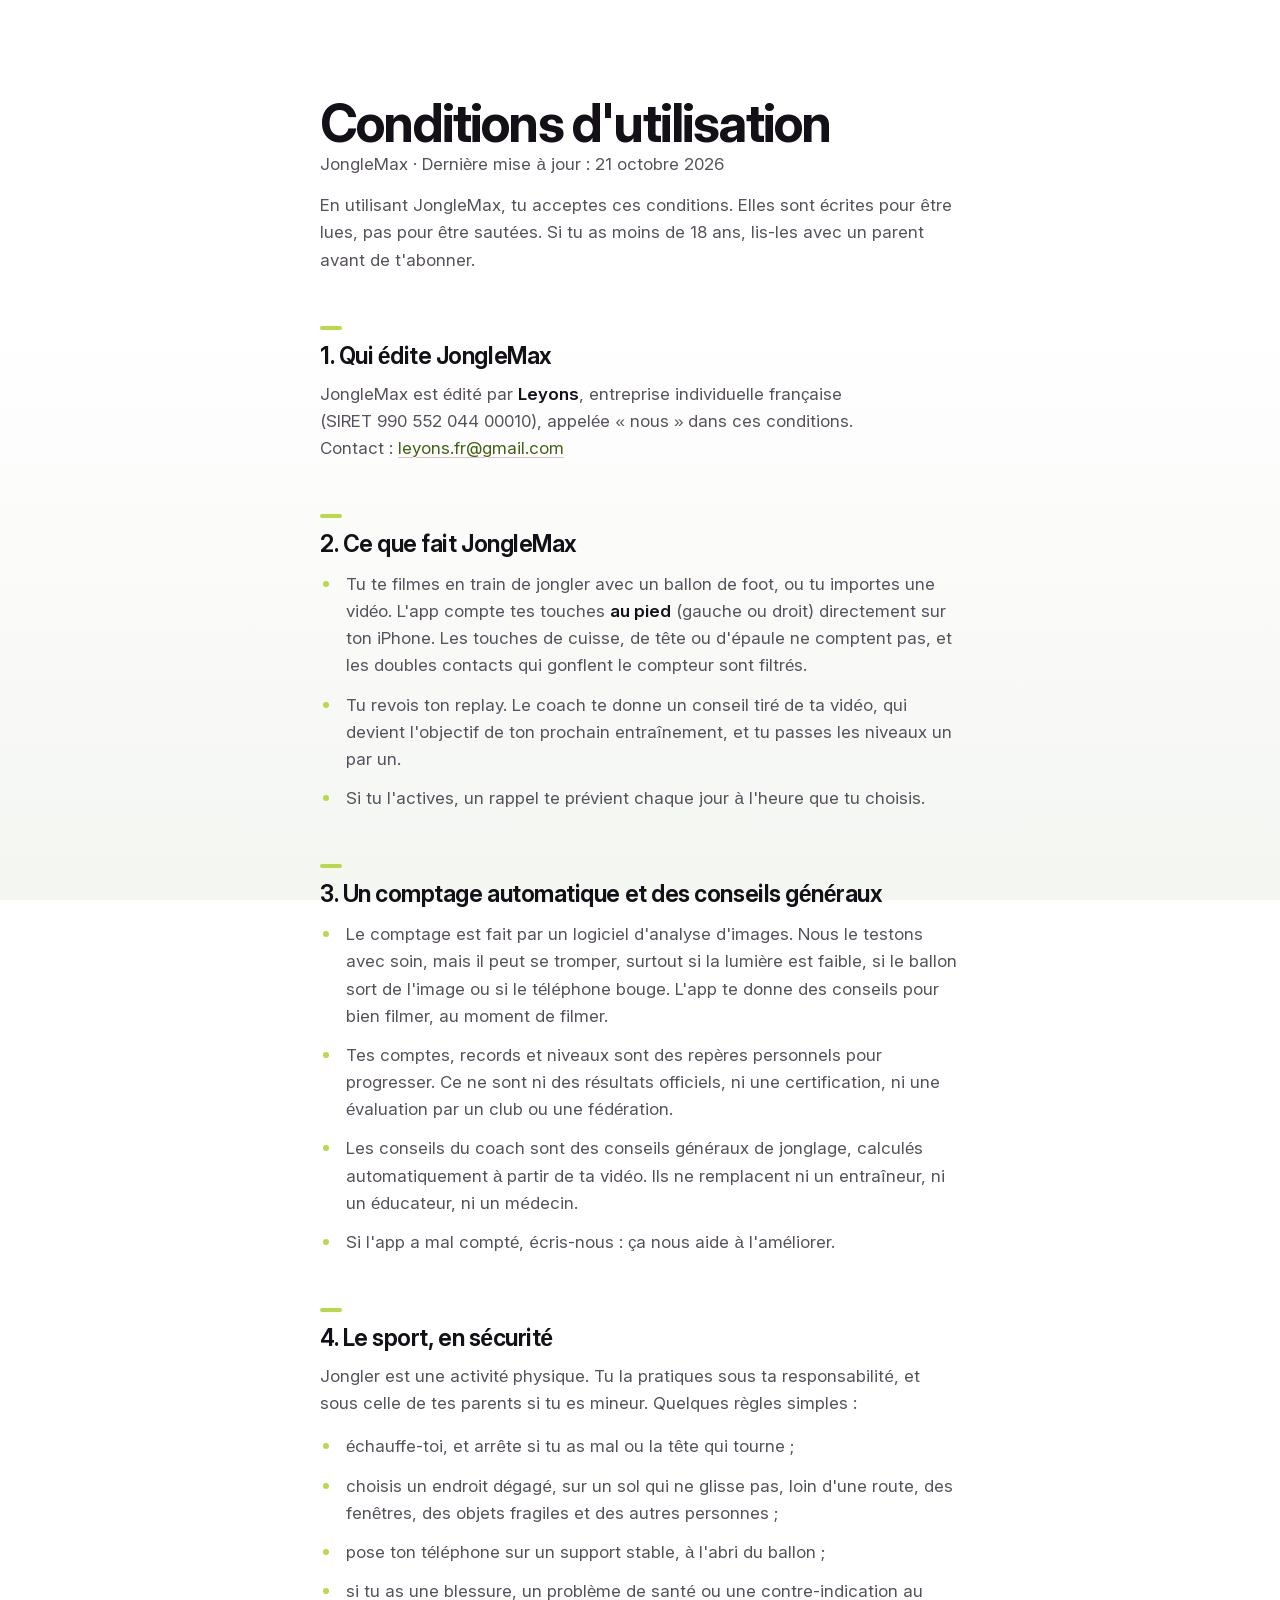
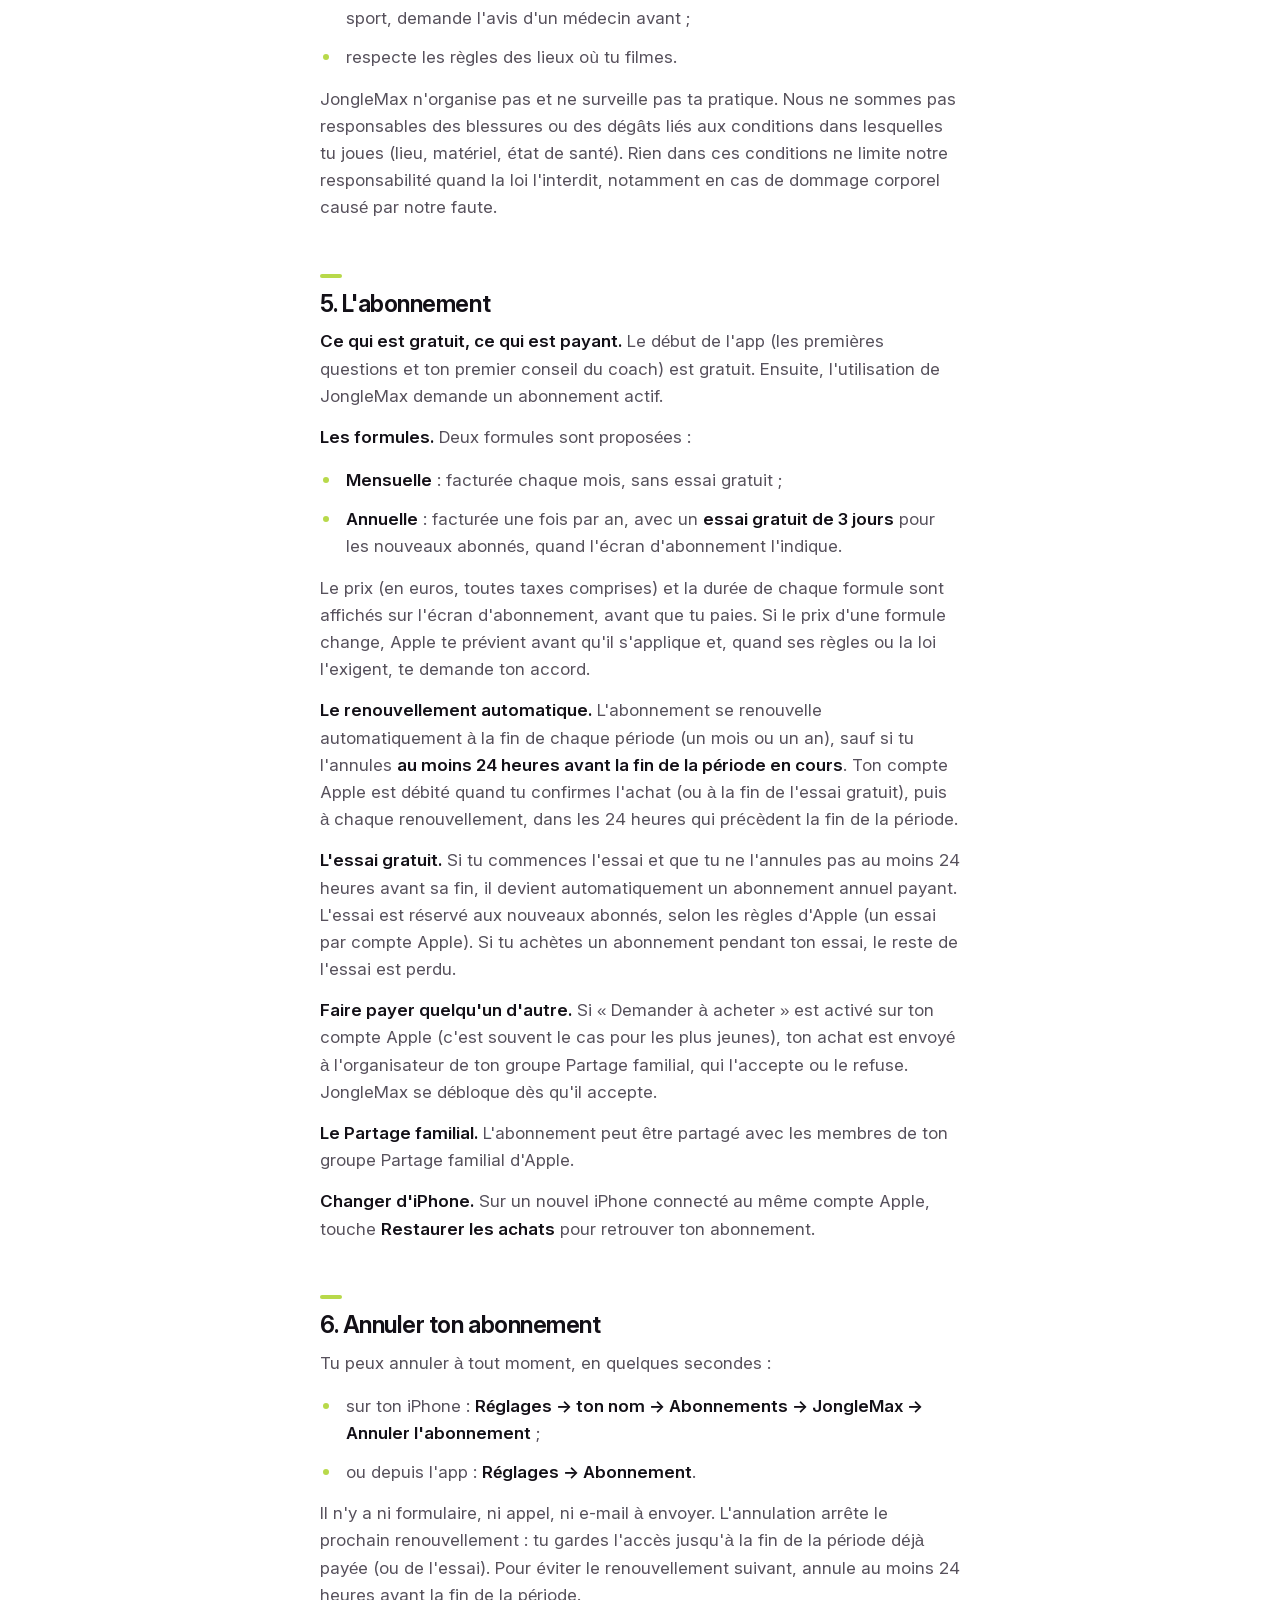
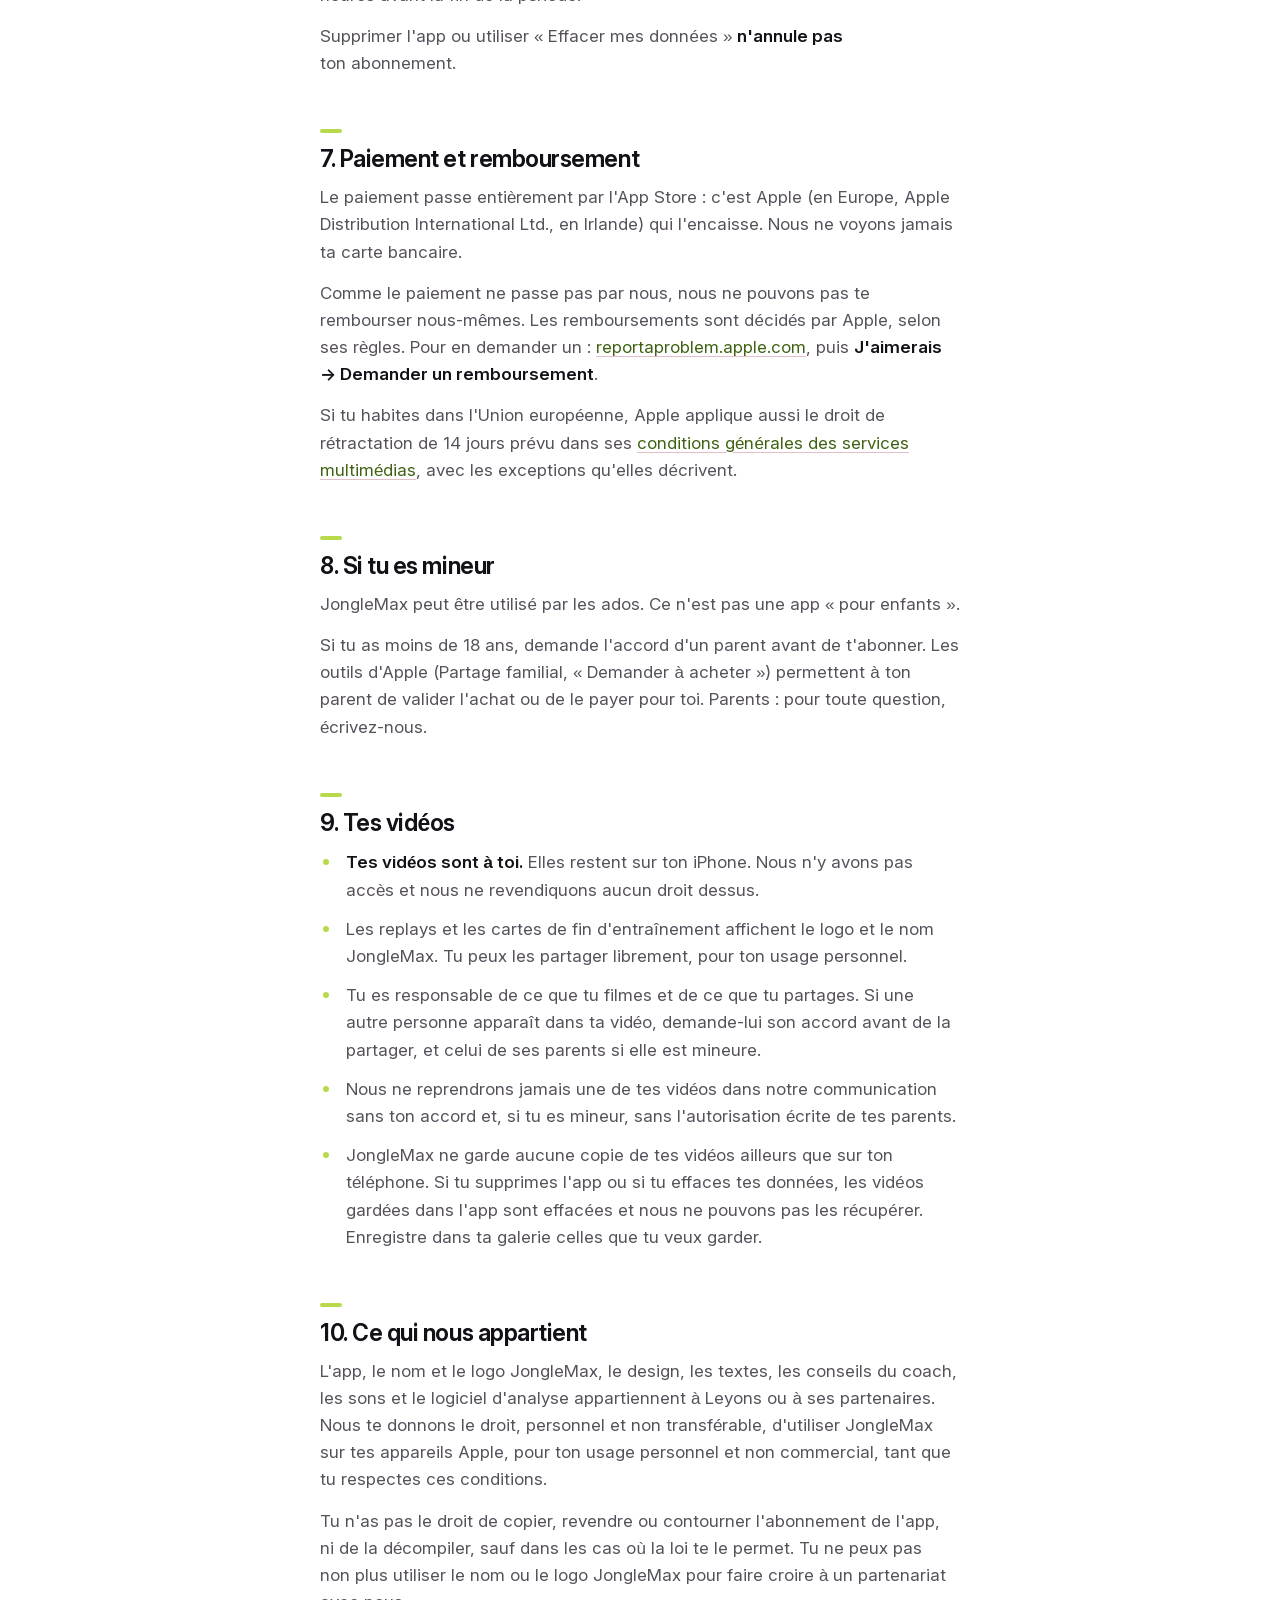
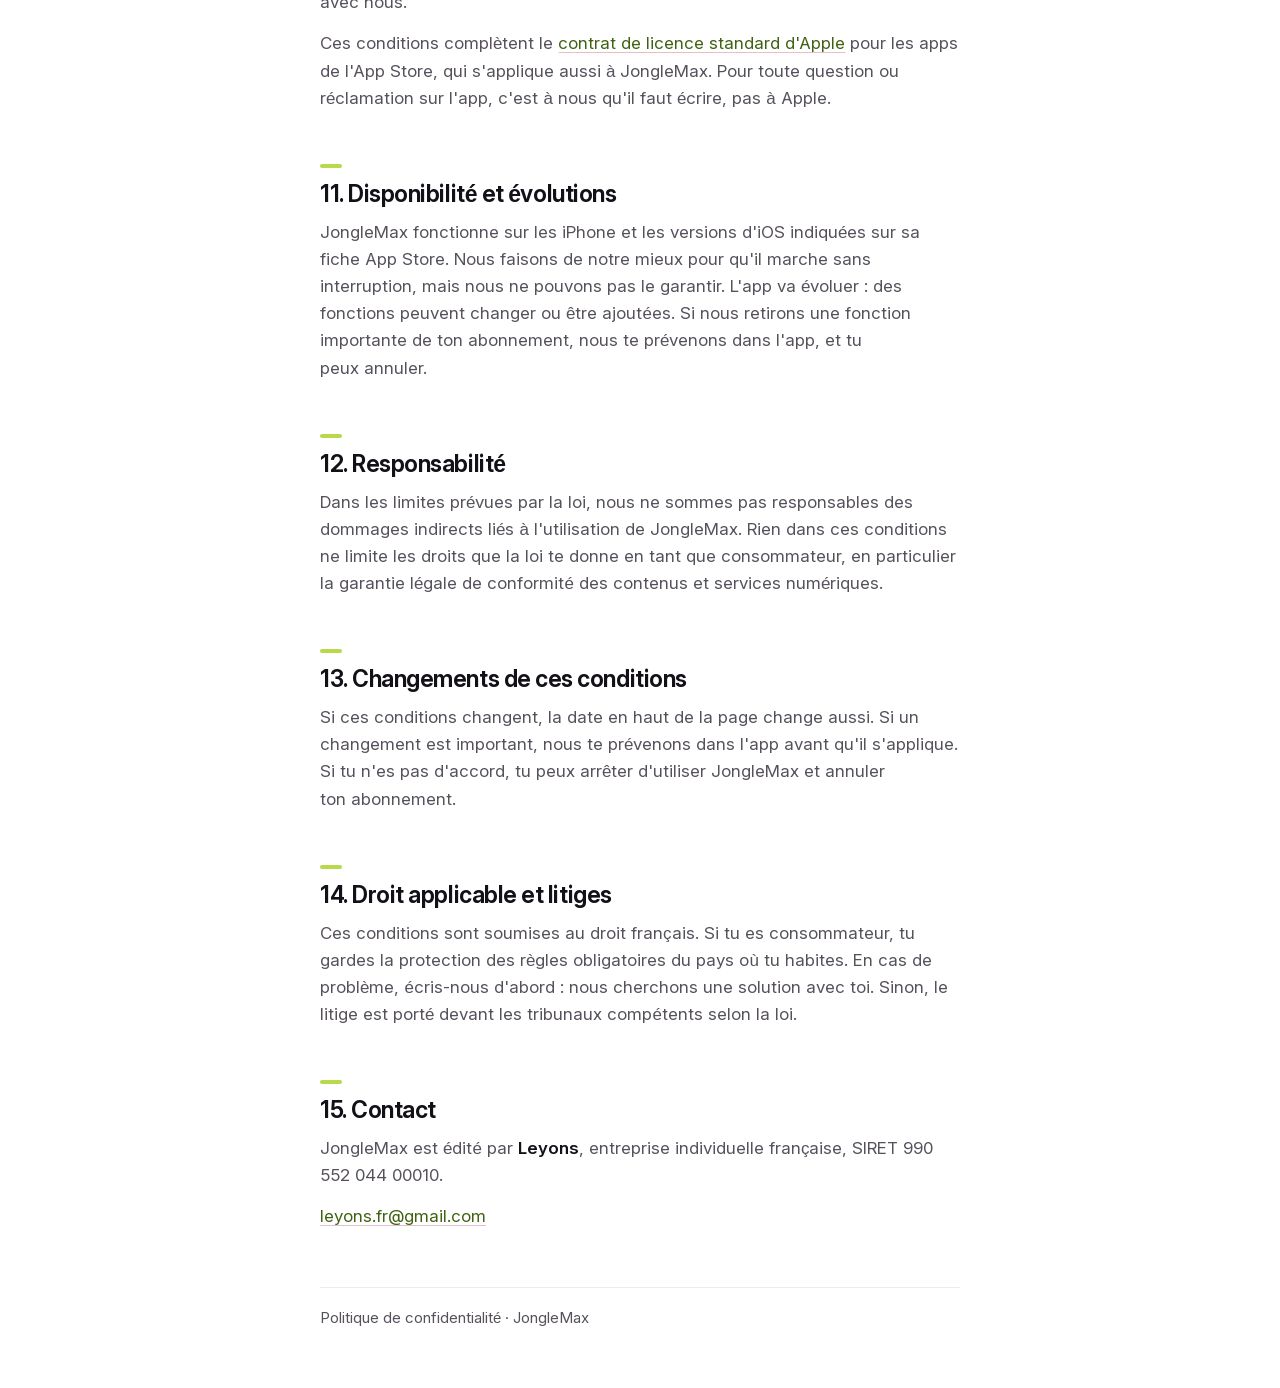
==== cgu.html @ 54e2ca79 "JongleMax : pages légales (confidentialité, CGU, support) Co-Authored-By: Claude Opus 5.5 <noreply@a" ====
<!doctype html>
<html lang="fr">
<head>
<meta charset="utf-8">
<meta name="viewport" content="width=device-width, initial-scale=1">
<title>Conditions d&#x27;utilisation</title>
<link rel="stylesheet" href="style.css">
</head>
<body>

<h1>Conditions d'utilisation</h1>

<p>JongleMax · Dernière mise à jour&nbsp;: 21 octobre 2026</p>

<p>En utilisant JongleMax, tu acceptes ces conditions. Elles sont écrites pour être lues, pas pour être sautées. Si tu as moins de 18 ans, lis-les avec un parent avant de t'abonner.</p>

<h2>1. Qui édite JongleMax</h2>

<p>JongleMax est édité par <strong>Leyons</strong>, entreprise individuelle française (SIRET 990 552 044 00010), appelée «&nbsp;nous&nbsp;» dans ces conditions. Contact&nbsp;: <a href="mailto:leyons.fr@gmail.com">leyons.fr@gmail.com</a></p>

<h2>2. Ce que fait JongleMax</h2>

<ul>
  <li>Tu te filmes en train de jongler avec un ballon de foot, ou tu importes une vidéo. L'app compte tes touches <strong>au pied</strong> (gauche ou droit) directement sur ton iPhone. Les touches de cuisse, de tête ou d'épaule ne comptent pas, et les doubles contacts qui gonflent le compteur sont filtrés.</li>
  <li>Tu revois ton replay. Le coach te donne un conseil tiré de ta vidéo, qui devient l'objectif de ton prochain entraînement, et tu passes les niveaux un par un.</li>
  <li>Si tu l'actives, un rappel te prévient chaque jour à l'heure que tu choisis.</li>
</ul>

<h2>3. Un comptage automatique et des conseils généraux</h2>

<ul>
  <li>Le comptage est fait par un logiciel d'analyse d'images. Nous le testons avec soin, mais il peut se tromper, surtout si la lumière est faible, si le ballon sort de l'image ou si le téléphone bouge. L'app te donne des conseils pour bien filmer, au moment de filmer.</li>
  <li>Tes comptes, records et niveaux sont des repères personnels pour progresser. Ce ne sont ni des résultats officiels, ni une certification, ni une évaluation par un club ou une fédération.</li>
  <li>Les conseils du coach sont des conseils généraux de jonglage, calculés automatiquement à partir de ta vidéo. Ils ne remplacent ni un entraîneur, ni un éducateur, ni un médecin.</li>
  <li>Si l'app a mal compté, écris-nous&nbsp;: ça nous aide à l'améliorer.</li>
</ul>

<h2>4. Le sport, en sécurité</h2>

<p>Jongler est une activité physique. Tu la pratiques sous ta responsabilité, et sous celle de tes parents si tu es mineur. Quelques règles simples&nbsp;:</p>

<ul>
  <li>échauffe-toi, et arrête si tu as mal ou la tête qui tourne&nbsp;;</li>
  <li>choisis un endroit dégagé, sur un sol qui ne glisse pas, loin d'une route, des fenêtres, des objets fragiles et des autres personnes&nbsp;;</li>
  <li>pose ton téléphone sur un support stable, à l'abri du ballon&nbsp;;</li>
  <li>si tu as une blessure, un problème de santé ou une contre-indication au sport, demande l'avis d'un médecin avant&nbsp;;</li>
  <li>respecte les règles des lieux où tu filmes.</li>
</ul>

<p>JongleMax n'organise pas et ne surveille pas ta pratique. Nous ne sommes pas responsables des blessures ou des dégâts liés aux conditions dans lesquelles tu joues (lieu, matériel, état de santé). Rien dans ces conditions ne limite notre responsabilité quand la loi l'interdit, notamment en cas de dommage corporel causé par notre faute.</p>

<h2>5. L'abonnement</h2>

<p><strong>Ce qui est gratuit, ce qui est payant.</strong> Le début de l'app (les premières questions et ton premier conseil du coach) est gratuit. Ensuite, l'utilisation de JongleMax demande un abonnement actif.</p>

<p><strong>Les formules.</strong> Deux formules sont proposées&nbsp;:</p>

<ul>
  <li><strong>Mensuelle</strong>&nbsp;: facturée chaque mois, sans essai gratuit&nbsp;;</li>
  <li><strong>Annuelle</strong>&nbsp;: facturée une fois par an, avec un <strong>essai gratuit de 3 jours</strong> pour les nouveaux abonnés, quand l'écran d'abonnement l'indique.</li>
</ul>

<p>Le prix (en euros, toutes taxes comprises) et la durée de chaque formule sont affichés sur l'écran d'abonnement, avant que tu paies. Si le prix d'une formule change, Apple te prévient avant qu'il s'applique et, quand ses règles ou la loi l'exigent, te demande ton accord.</p>

<p><strong>Le renouvellement automatique.</strong> L'abonnement se renouvelle automatiquement à la fin de chaque période (un mois ou un an), sauf si tu l'annules <strong>au moins 24 heures avant la fin de la période en cours</strong>. Ton compte Apple est débité quand tu confirmes l'achat (ou à la fin de l'essai gratuit), puis à chaque renouvellement, dans les 24 heures qui précèdent la fin de la période.</p>

<p><strong>L'essai gratuit.</strong> Si tu commences l'essai et que tu ne l'annules pas au moins 24 heures avant sa fin, il devient automatiquement un abonnement annuel payant. L'essai est réservé aux nouveaux abonnés, selon les règles d'Apple (un essai par compte Apple). Si tu achètes un abonnement pendant ton essai, le reste de l'essai est perdu.</p>

<p><strong>Faire payer quelqu'un d'autre.</strong> Si «&nbsp;Demander à acheter&nbsp;» est activé sur ton compte Apple (c'est souvent le cas pour les plus jeunes), ton achat est envoyé à l'organisateur de ton groupe Partage familial, qui l'accepte ou le refuse. JongleMax se débloque dès qu'il accepte.</p>

<p><strong>Le Partage familial.</strong> L'abonnement peut être partagé avec les membres de ton groupe Partage familial d'Apple.</p>

<p><strong>Changer d'iPhone.</strong> Sur un nouvel iPhone connecté au même compte Apple, touche <strong>Restaurer les achats</strong> pour retrouver ton abonnement.</p>

<h2>6. Annuler ton abonnement</h2>

<p>Tu peux annuler à tout moment, en quelques secondes&nbsp;:</p>

<ul>
  <li>sur ton iPhone&nbsp;: <strong>Réglages → ton nom → Abonnements → JongleMax → Annuler l'abonnement</strong>&nbsp;;</li>
  <li>ou depuis l'app&nbsp;: <strong>Réglages → Abonnement</strong>.</li>
</ul>

<p>Il n'y a ni formulaire, ni appel, ni e-mail à envoyer. L'annulation arrête le prochain renouvellement&nbsp;: tu gardes l'accès jusqu'à la fin de la période déjà payée (ou de l'essai). Pour éviter le renouvellement suivant, annule au moins 24 heures avant la fin de la période.</p>

<p>Supprimer l'app ou utiliser «&nbsp;Effacer mes données&nbsp;» <strong>n'annule pas</strong> ton abonnement.</p>

<h2>7. Paiement et remboursement</h2>

<p>Le paiement passe entièrement par l'App Store&nbsp;: c'est Apple (en Europe, Apple Distribution International Ltd., en Irlande) qui l'encaisse. Nous ne voyons jamais ta carte bancaire.</p>

<p>Comme le paiement ne passe pas par nous, nous ne pouvons pas te rembourser nous-mêmes. Les remboursements sont décidés par Apple, selon ses règles. Pour en demander un&nbsp;: <a href="https://reportaproblem.apple.com">reportaproblem.apple.com</a>, puis <strong>J'aimerais → Demander un remboursement</strong>.</p>

<p>Si tu habites dans l'Union européenne, Apple applique aussi le droit de rétractation de 14 jours prévu dans ses <a href="https://www.apple.com/legal/internet-services/itunes/fr/terms.html">conditions générales des services multimédias</a>, avec les exceptions qu'elles décrivent.</p>

<h2>8. Si tu es mineur</h2>

<p>JongleMax peut être utilisé par les ados. Ce n'est pas une app «&nbsp;pour enfants&nbsp;».</p>

<p>Si tu as moins de 18 ans, demande l'accord d'un parent avant de t'abonner. Les outils d'Apple (Partage familial, «&nbsp;Demander à acheter&nbsp;») permettent à ton parent de valider l'achat ou de le payer pour toi. Parents&nbsp;: pour toute question, écrivez-nous.</p>

<h2>9. Tes vidéos</h2>

<ul>
  <li><strong>Tes vidéos sont à toi.</strong> Elles restent sur ton iPhone. Nous n'y avons pas accès et nous ne revendiquons aucun droit dessus.</li>
  <li>Les replays et les cartes de fin d'entraînement affichent le logo et le nom JongleMax. Tu peux les partager librement, pour ton usage personnel.</li>
  <li>Tu es responsable de ce que tu filmes et de ce que tu partages. Si une autre personne apparaît dans ta vidéo, demande-lui son accord avant de la partager, et celui de ses parents si elle est mineure.</li>
  <li>Nous ne reprendrons jamais une de tes vidéos dans notre communication sans ton accord et, si tu es mineur, sans l'autorisation écrite de tes parents.</li>
  <li>JongleMax ne garde aucune copie de tes vidéos ailleurs que sur ton téléphone. Si tu supprimes l'app ou si tu effaces tes données, les vidéos gardées dans l'app sont effacées et nous ne pouvons pas les récupérer. Enregistre dans ta galerie celles que tu veux garder.</li>
</ul>

<h2>10. Ce qui nous appartient</h2>

<p>L'app, le nom et le logo JongleMax, le design, les textes, les conseils du coach, les sons et le logiciel d'analyse appartiennent à Leyons ou à ses partenaires. Nous te donnons le droit, personnel et non transférable, d'utiliser JongleMax sur tes appareils Apple, pour ton usage personnel et non commercial, tant que tu respectes ces conditions.</p>

<p>Tu n'as pas le droit de copier, revendre ou contourner l'abonnement de l'app, ni de la décompiler, sauf dans les cas où la loi te le permet. Tu ne peux pas non plus utiliser le nom ou le logo JongleMax pour faire croire à un partenariat avec nous.</p>

<p>Ces conditions complètent le <a href="https://www.apple.com/legal/internet-services/itunes/dev/stdeula/">contrat de licence standard d'Apple</a> pour les apps de l'App Store, qui s'applique aussi à JongleMax. Pour toute question ou réclamation sur l'app, c'est à nous qu'il faut écrire, pas à Apple.</p>

<h2>11. Disponibilité et évolutions</h2>

<p>JongleMax fonctionne sur les iPhone et les versions d'iOS indiquées sur sa fiche App Store. Nous faisons de notre mieux pour qu'il marche sans interruption, mais nous ne pouvons pas le garantir. L'app va évoluer&nbsp;: des fonctions peuvent changer ou être ajoutées. Si nous retirons une fonction importante de ton abonnement, nous te prévenons dans l'app, et tu peux annuler.</p>

<h2>12. Responsabilité</h2>

<p>Dans les limites prévues par la loi, nous ne sommes pas responsables des dommages indirects liés à l'utilisation de JongleMax. Rien dans ces conditions ne limite les droits que la loi te donne en tant que consommateur, en particulier la garantie légale de conformité des contenus et services numériques.</p>

<h2>13. Changements de ces conditions</h2>

<p>Si ces conditions changent, la date en haut de la page change aussi. Si un changement est important, nous te prévenons dans l'app avant qu'il s'applique. Si tu n'es pas d'accord, tu peux arrêter d'utiliser JongleMax et annuler ton abonnement.</p>

<h2>14. Droit applicable et litiges</h2>

<p>Ces conditions sont soumises au droit français. Si tu es consommateur, tu gardes la protection des règles obligatoires du pays où tu habites. En cas de problème, écris-nous d'abord&nbsp;: nous cherchons une solution avec toi. Sinon, le litige est porté devant les tribunaux compétents selon la loi.</p>

<h2>15. Contact</h2>

<p>JongleMax est édité par <strong>Leyons</strong>, entreprise individuelle française, SIRET 990 552 044 00010.</p>

<p><a href="mailto:leyons.fr@gmail.com">leyons.fr@gmail.com</a></p>

<hr>
<footer>
<a href="confidentialite.html">Politique de confidentialité</a> · <a href="index.html">JongleMax</a>
</footer>

</body>
</html>
---- style.css ----
/* JongleMax legal pages (style repris de Jawlyn, couleurs neutres en attendant la DA). Light only since 29/09/2026: they take the look of
   jawlyn.app (its footer links here), a warm white page with ink text, so a
   tap on "Privacy" lands on the same world, never on a dark one. The old
   prefers-color-scheme dark block is gone on purpose: an iPhone in dark mode
   used to open these pages on the night background.

   Still plain and fast: no script, one stylesheet, Inter self-hosted here
   (fonts/, OFL), so no request leaves for a font service. The text lives
   in the HTML and this file never adds any: every decoration below is an
   empty pseudo-element.

   Contrast, measured (WCAG 2) on white / on the blush #FBF3F6 / on the
   pinkest pixel rendered, the foot of the glass card (#FAEEF1): ink 18.9 /
   17.3 / 16.7; the grey 7.7 / 7.0 / 6.8; the link pink 5.5 / 5.0 / 4.8. The
   pale pink #F2A6BB (1.9:1) is never text: only the bullets and the small
   bar over each heading. */
:root {
  color-scheme: light;

  --bg-0: #ffffff;
  --bg-1: #f4f6f2;
  --ink: #131017;
  --ink-2: #57515c;
  --rose: #b8d94a;
  /* The landing's deep pink #B0506F measured 4.4:1 on the card's foot: one
     step deeper here, so a link passes 4.5 wherever it lands. */
  --rose-ink: #3f6212;
  --rose-tint: rgba(184, 217, 74, 0.32);
  --hairline: rgba(19, 16, 23, 0.08);

  /* The landing's glass card (slGlass): white to pink white, a sheen on the
     top half, a 1 px rim white at the top and pink at the foot. */
  --glass: linear-gradient(180deg, rgba(255, 255, 255, 0.86), rgba(252, 247, 249, 0.74));
  --glass-sheen: linear-gradient(180deg, rgba(255, 255, 255, 0.6), rgba(255, 255, 255, 0) 55%);
  --glass-rim: linear-gradient(180deg, #fff 0%, rgba(242, 166, 187, 0.35) 50%, rgba(242, 166, 187, 0.5) 100%);
  --glass-shadow: 0 10px 28px -12px rgba(70, 30, 50, 0.22), 0 2px 6px -2px rgba(70, 30, 50, 0.08);

  --font: 'Inter', -apple-system, BlinkMacSystemFont, 'Segoe UI', Roboto, sans-serif;
  --gutter: 20px;
}

/* Inter variable (weight + optical size), cut to the glyphs of these pages:
   ASCII, nbsp, the middle dot, the arrow of "Settings → Clear My Data"
   and "Settings → Manage My Subscription". Cut from Inter 4.1 (rsms/inter,
   InterVariable*.ttf), not from the landing's file: the Google latin
   subset that one comes from has no arrow, so the system font drew it.
   The other 100 glyphs keep the same outlines and metrics:
     python3 -m fontTools.subset InterVariable.ttf --flavor=woff2 \
       --unicodes="U+0020-007E,U+00A0,U+00A9,U+00B7,U+200B,U+2019,U+2192" \
       --layout-features=kern,liga --output-file=fonts/inter-opsz.woff2
   (the same for InterVariable-Italic.ttf -> inter-opsz-italic.woff2). */
@font-face {
  font-family: 'Inter';
  font-style: normal;
  font-weight: 100 900;
  font-display: swap;
  src: url('fonts/inter-opsz.woff2') format('woff2');
}
@font-face {
  font-family: 'Inter';
  font-style: italic;
  font-weight: 100 900;
  font-display: swap;
  src: url('fonts/inter-opsz-italic.woff2') format('woff2');
}

*,
*::before,
*::after {
  box-sizing: border-box;
}

html {
  background-color: var(--bg-0);
  -webkit-text-size-adjust: 100%;
  text-size-adjust: 100%;
}

body {
  margin: 0 auto;
  padding: 44px var(--gutter) calc(32px + env(safe-area-inset-bottom));
  max-width: calc(640px + 2 * var(--gutter));
  font-family: var(--font);
  font-size: 17px;
  font-weight: 400;
  line-height: 1.6;
  font-optical-sizing: auto;
  color: var(--ink-2);
  background: transparent;
  -webkit-font-smoothing: antialiased;
  -moz-osx-font-smoothing: grayscale;
  overflow-wrap: break-word;
}

/* The page's white, fading to the blush at the foot of the screen, fixed
   (background-attachment: fixed is ignored by iOS Safari, a fixed layer is
   not). */
body::before {
  content: '';
  position: fixed;
  inset: 0;
  z-index: -1;
  background-color: var(--bg-0);
  background-image: linear-gradient(180deg, var(--bg-0) 0%, var(--bg-0) 35%, var(--bg-1) 100%);
  pointer-events: none;
}

::selection {
  background: var(--rose-tint);
  color: var(--ink);
}

/* ---- type ---------------------------------------------------------------- */

h1 {
  margin: 0;
  font-size: clamp(34px, 9.4vw, 40px);
  font-weight: 650;
  font-variation-settings: 'opsz' 32;
  line-height: 1.06;
  letter-spacing: -0.03em;
  color: var(--ink);
  text-wrap: balance;
}

/* Under the title: the app, the date, the one-line change note. */
.updated {
  margin: 12px 0 28px;
  font-size: 15px;
  line-height: 1.5;
  color: var(--ink-2);
}

/* The opening paragraph of each page, in the landing's glass card. */
.updated + p {
  margin: 0 0 8px;
  padding: 18px 20px;
  border: 1px solid transparent;
  border-radius: 20px;
  background:
    var(--glass-sheen) padding-box,
    var(--glass) padding-box,
    var(--glass-rim) border-box;
  box-shadow: var(--glass-shadow);
  color: var(--ink-2);
}

h2 {
  margin: 44px 0 10px;
  font-size: 21px;
  font-weight: 650;
  line-height: 1.25;
  letter-spacing: -0.02em;
  color: var(--ink);
  text-wrap: balance;
  scroll-margin-top: 24px;
}

/* The landing's pink pill, small, over each heading: it marks where a
   section starts on a long page. */
h2::before {
  content: '';
  display: block;
  width: 22px;
  height: 4px;
  margin-bottom: 12px;
  border-radius: 2px;
  background: var(--rose);
}

p {
  margin: 0 0 14px;
}

/* No lone word on the last line ("it.", "28, 2026."), where supported. */
p,
li {
  text-wrap: pretty;
}

strong {
  font-weight: 600;
  color: var(--ink);
}

ul {
  margin: 0 0 14px;
  padding-left: 22px;
}

li {
  margin: 0 0 10px;
  padding-left: 4px;
}

/* ::marker keeps the list a list for VoiceOver (list-style: none would not). */
li::marker {
  color: var(--rose);
  font-size: 1.1em;
}

a {
  color: var(--rose-ink);
  text-decoration: underline;
  text-decoration-color: rgba(168, 74, 105, 0.35);
  text-decoration-thickness: 1px;
  text-underline-offset: 3px;
}

a:hover,
a:active {
  color: var(--ink);
  text-decoration-color: currentColor;
}

a:focus-visible {
  outline: 2px solid var(--ink);
  outline-offset: 2px;
  border-radius: 2px;
}

hr {
  height: 0;
  margin: 56px 0 0;
  border: 0;
  border-top: 1px solid var(--hairline);
}

/* The foot: the other page and the home, in the grey, as 44 px targets. */
footer {
  padding-top: 8px;
  font-size: 15px;
  line-height: 20px;
  color: var(--ink-2);
}

footer a {
  display: inline-flex;
  align-items: center;
  min-height: 44px;
  color: var(--ink-2);
  text-decoration: none;
}

footer a:hover,
footer a:active {
  color: var(--ink);
  text-decoration: underline;
}

/* index.html's foot is a line of text, not links: give it the same height. */
footer:not(:has(a)) {
  padding-top: 20px;
}

@media (min-width: 900px) {
  :root {
    --gutter: 40px;
  }

  body {
    padding-top: 96px;
    padding-bottom: 48px;
  }

  h1 {
    font-size: 52px;
    font-weight: 700;
    letter-spacing: -0.035em;
  }

  .updated {
    margin: 16px 0 36px;
  }

  .updated + p {
    padding: 22px 26px;
    border-radius: 24px;
  }

  h2 {
    margin-top: 52px;
    font-size: 23px;
  }
}
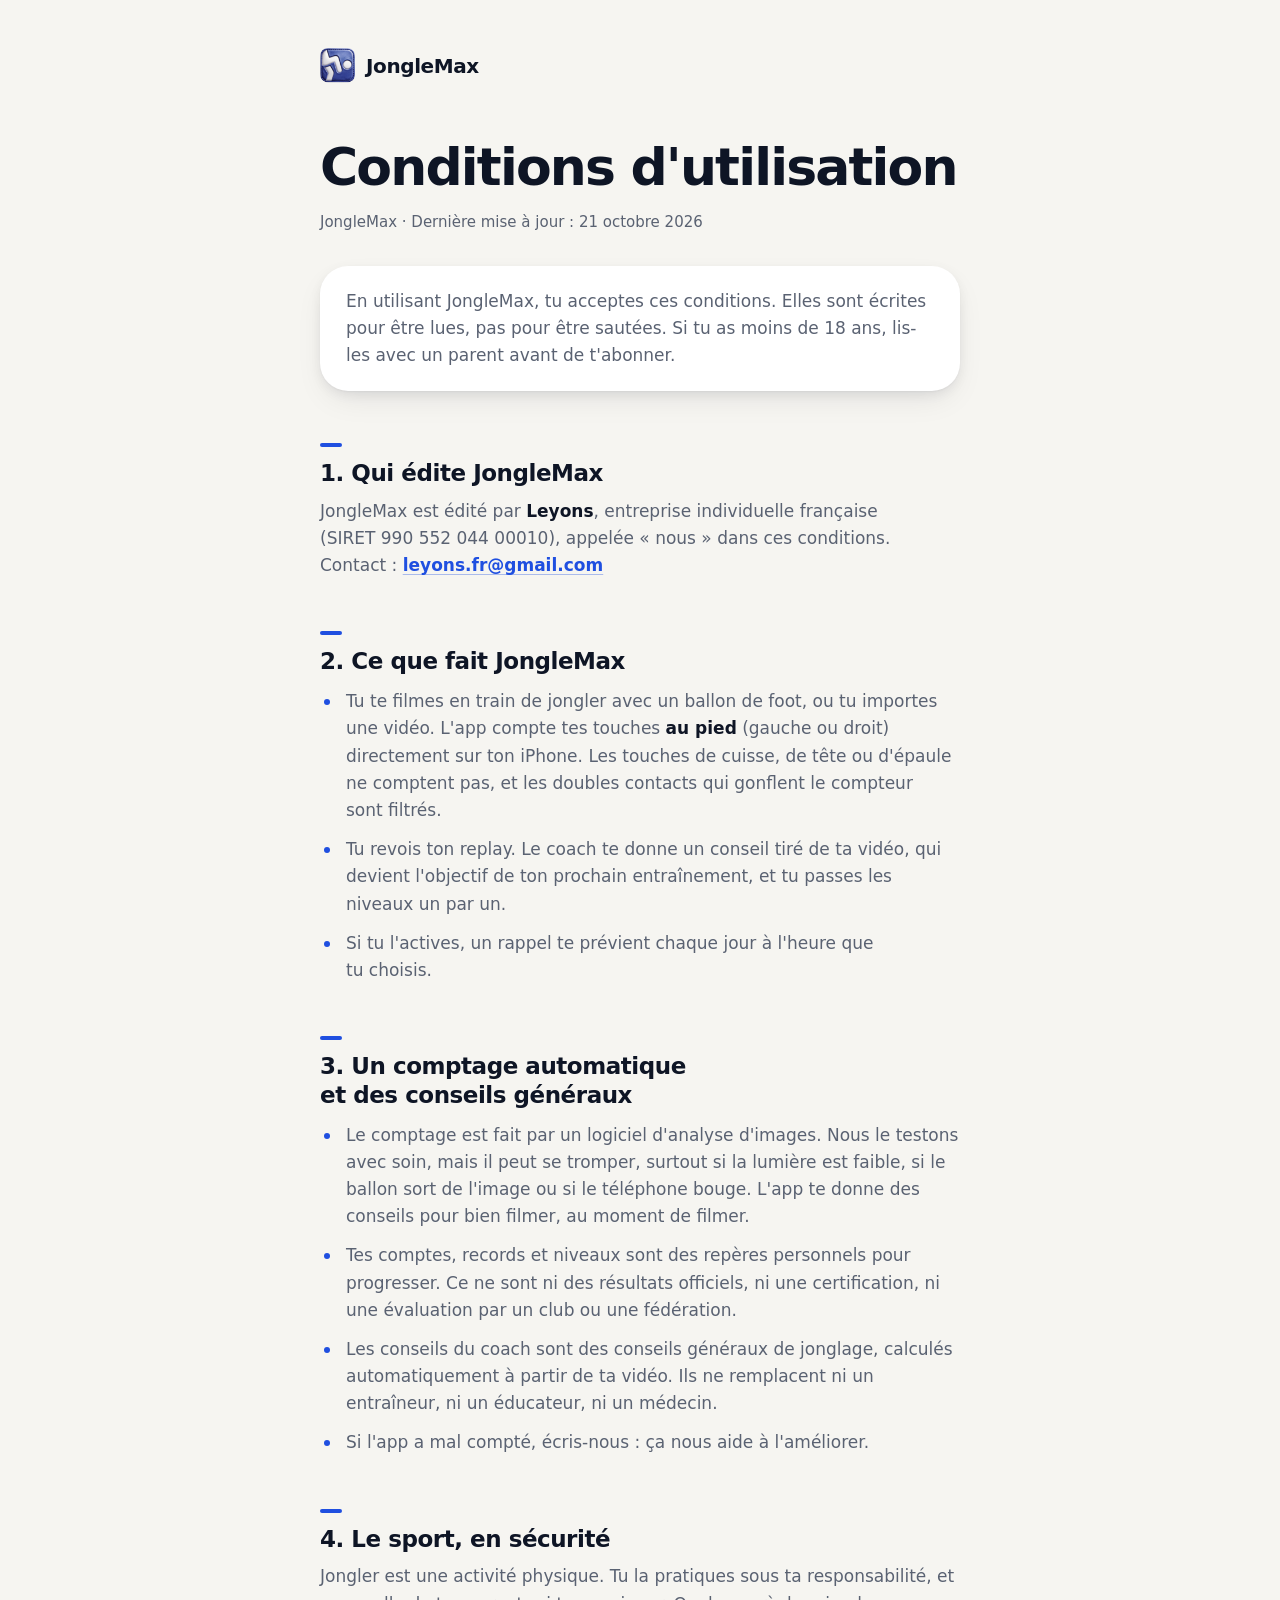
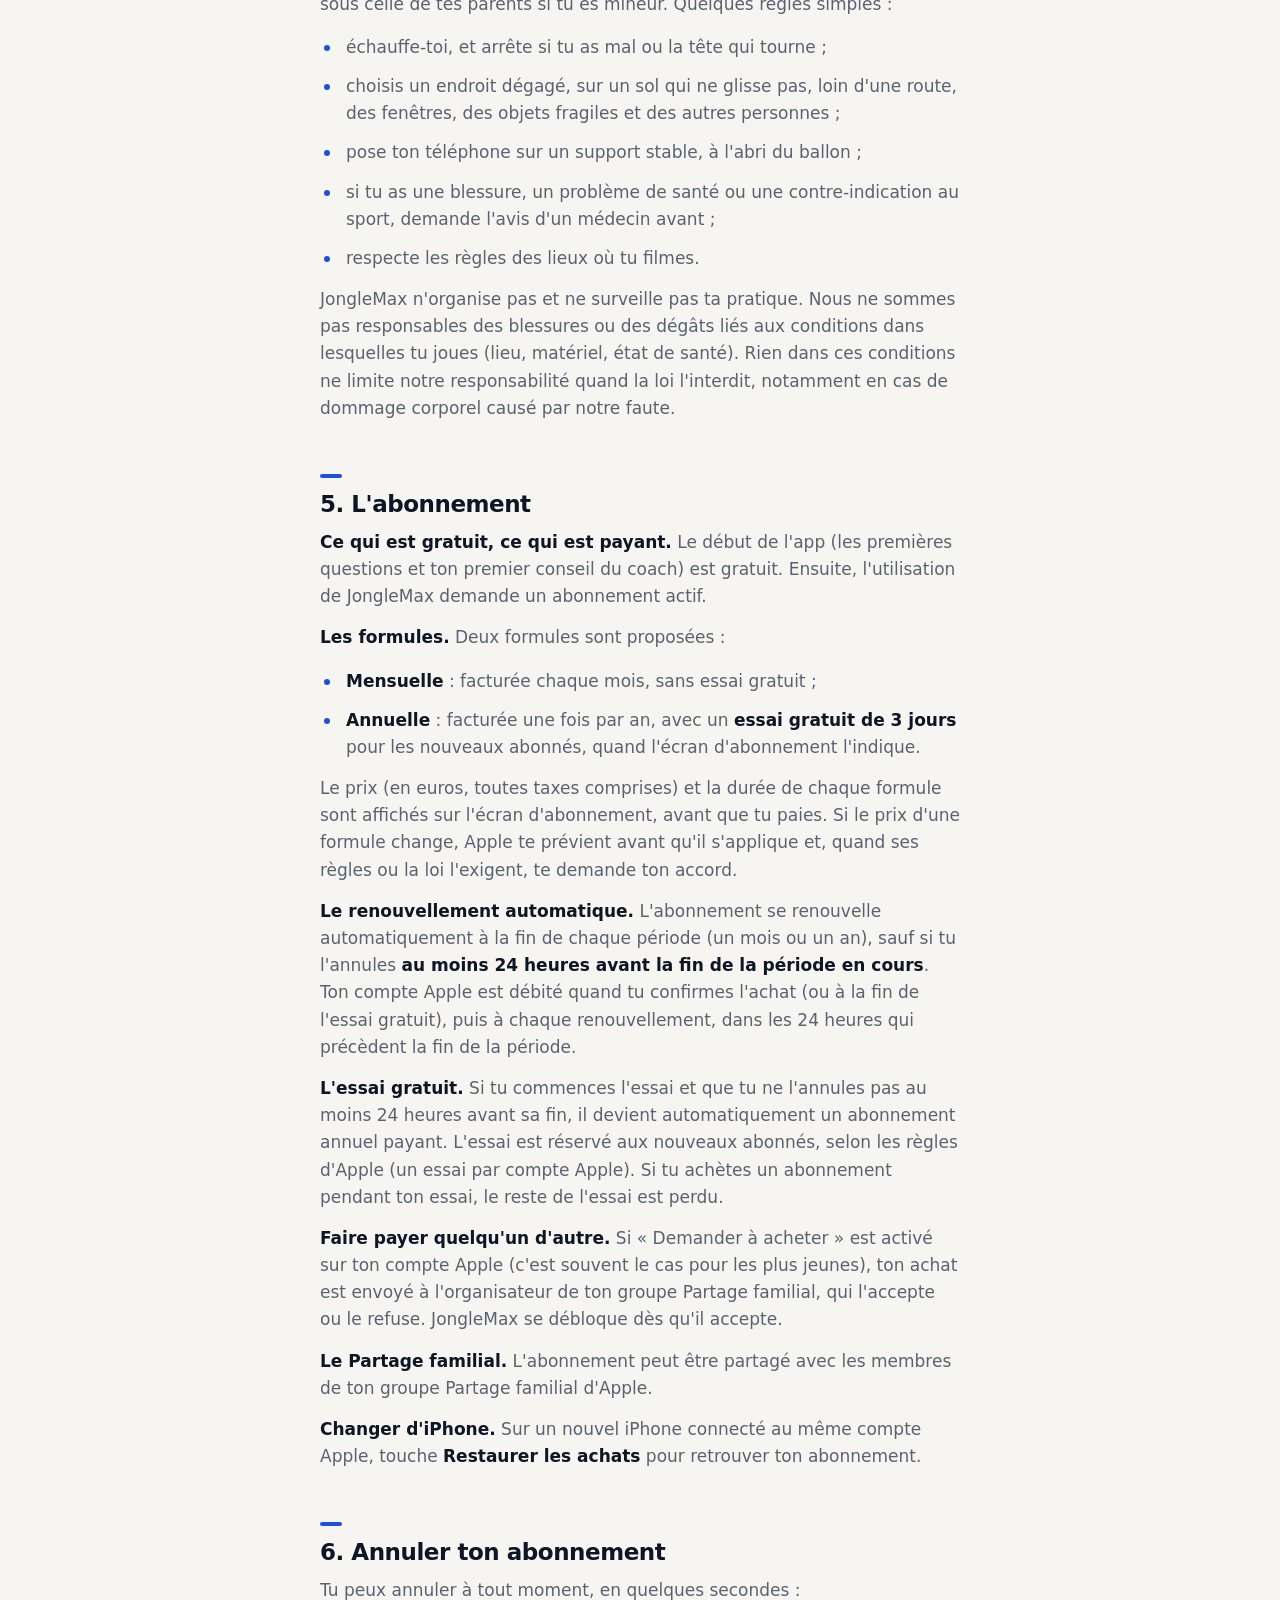
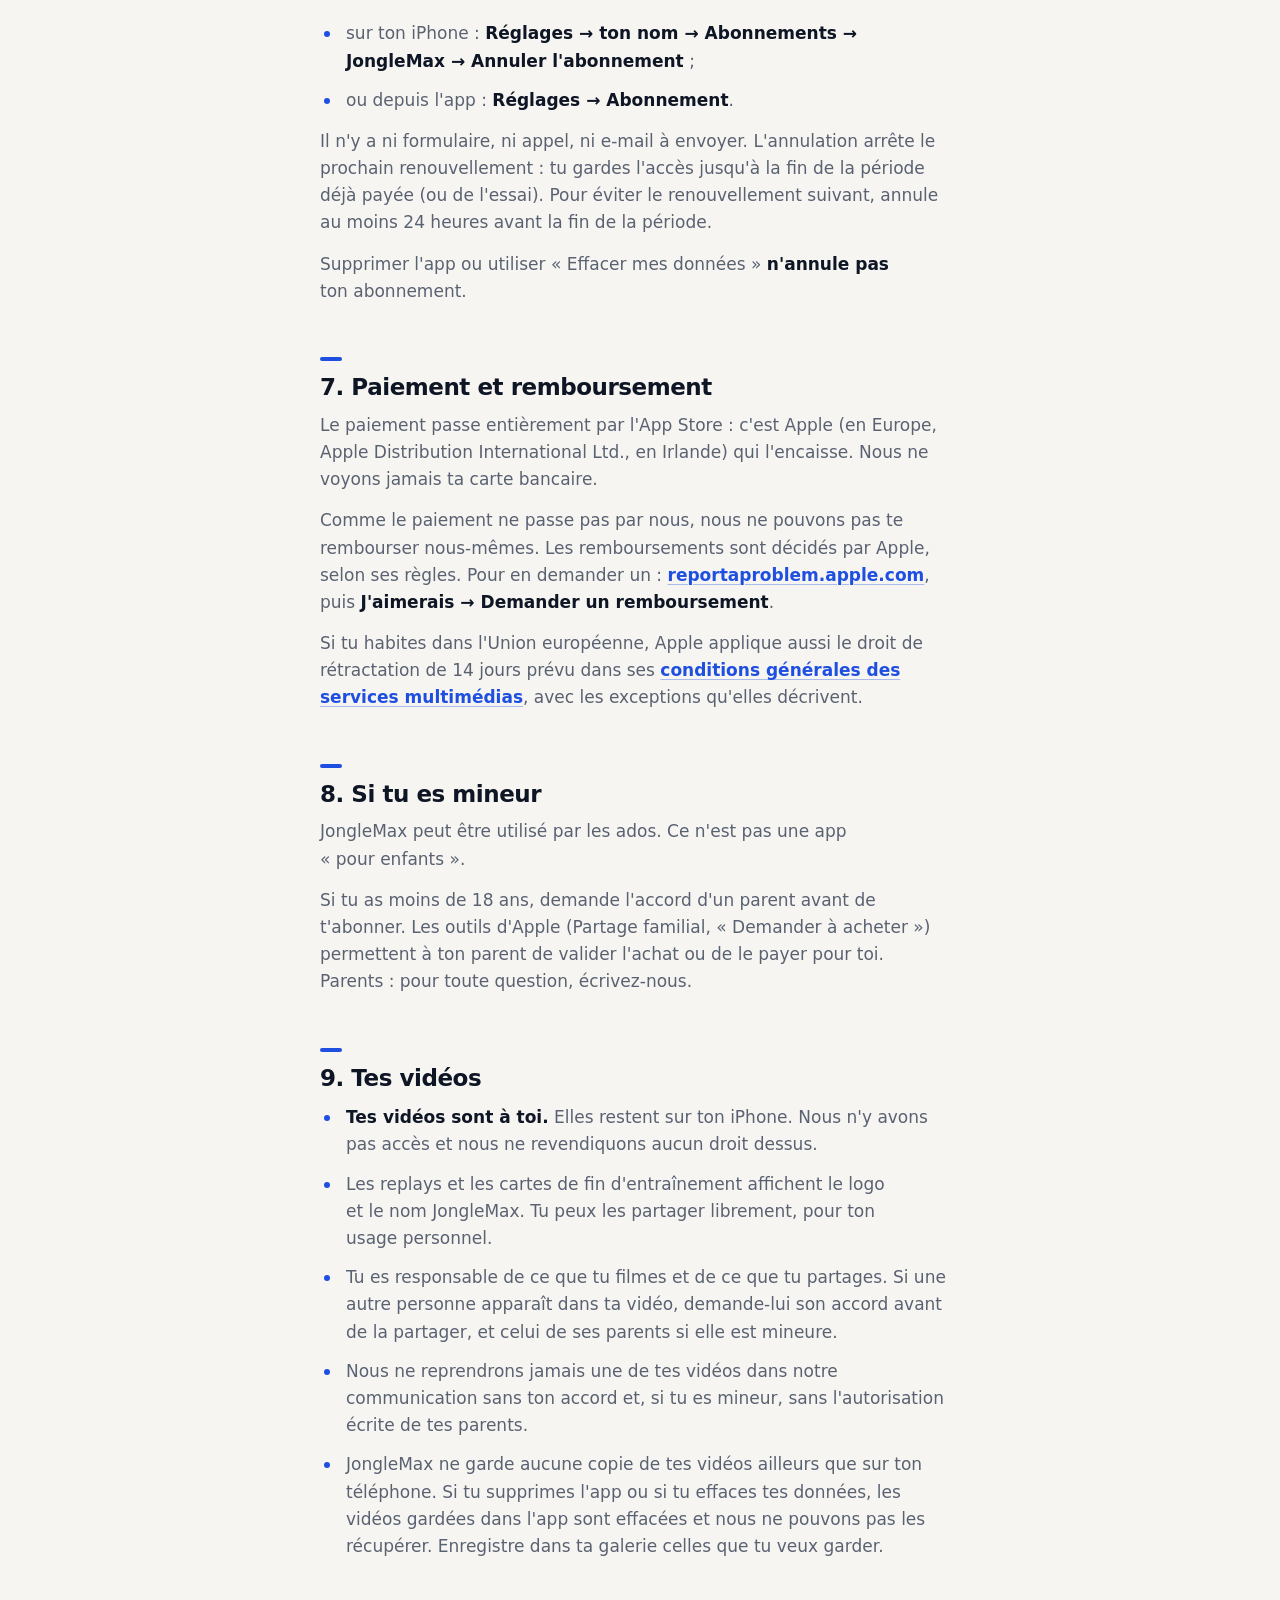
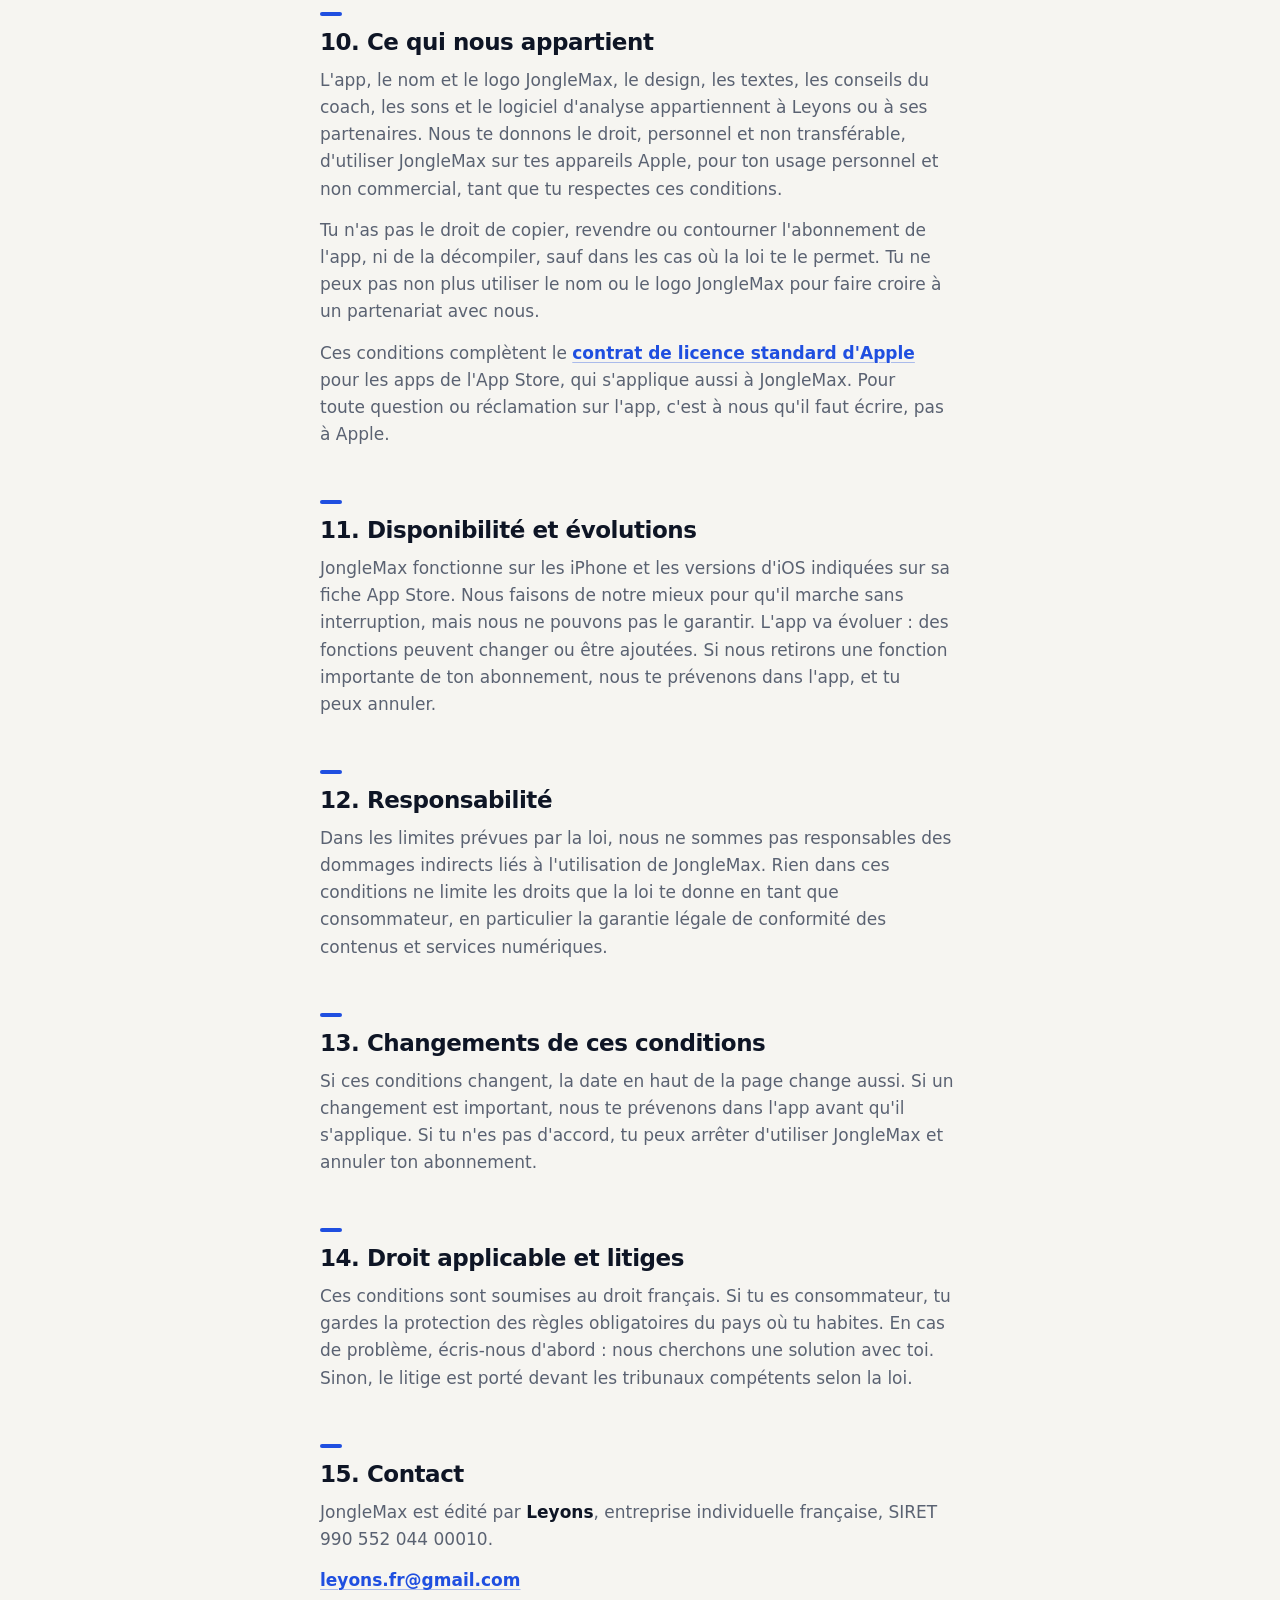
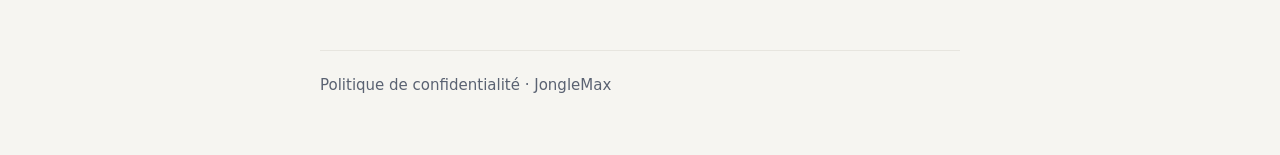
==== commit c37eaa5f: "Design system « Le bleu du coach » : craie, encre, bleu club, SF Pro Rounded, mode sombre, logo Co-A" ====
--- a/cgu.html
+++ b/cgu.html
@@ -3,16 +3,23 @@
 <head>
 <meta charset="utf-8">
 <meta name="viewport" content="width=device-width, initial-scale=1">
-<title>Conditions d&#x27;utilisation</title>
+<meta name="color-scheme" content="light dark">
+<meta name="theme-color" content="#F6F5F1" media="(prefers-color-scheme: light)">
+<meta name="theme-color" content="#0B0F17" media="(prefers-color-scheme: dark)">
+<title>Conditions d&#x27;utilisation · JongleMax</title>
+<link rel="icon" href="logo.png" type="image/png">
+<link rel="apple-touch-icon" href="logo.png">
 <link rel="stylesheet" href="style.css">
 </head>
 <body>
 
+<a class="marque" href="index.html"><img src="logo.png" alt="" width="36" height="36"><span>JongleMax</span></a>
+
 <h1>Conditions d'utilisation</h1>
 
-<p>JongleMax · Dernière mise à jour&nbsp;: 21 octobre 2026</p>
+<p class="updated">JongleMax · Dernière mise à jour&nbsp;: 21 octobre 2026</p>
 
-<p>En utilisant JongleMax, tu acceptes ces conditions. Elles sont écrites pour être lues, pas pour être sautées. Si tu as moins de 18 ans, lis-les avec un parent avant de t'abonner.</p>
+<p class="carte">En utilisant JongleMax, tu acceptes ces conditions. Elles sont écrites pour être lues, pas pour être sautées. Si tu as moins de 18 ans, lis-les avec un parent avant de t'abonner.</p>
 
 <h2>1. Qui édite JongleMax</h2>
 
--- a/style.css
+++ b/style.css
@@ -1,67 +1,38 @@
-/* JongleMax legal pages (style repris de Jawlyn, couleurs neutres en attendant la DA). Light only since 29/09/2026: they take the look of
-   jawlyn.app (its footer links here), a warm white page with ink text, so a
-   tap on "Privacy" lands on the same world, never on a dark one. The old
-   prefers-color-scheme dark block is gone on purpose: an iPhone in dark mode
-   used to open these pages on the night background.
-
-   Still plain and fast: no script, one stylesheet, Inter self-hosted here
-   (fonts/, OFL), so no request leaves for a font service. The text lives
-   in the HTML and this file never adds any: every decoration below is an
-   empty pseudo-element.
-
-   Contrast, measured (WCAG 2) on white / on the blush #FBF3F6 / on the
-   pinkest pixel rendered, the foot of the glass card (#FAEEF1): ink 18.9 /
-   17.3 / 16.7; the grey 7.7 / 7.0 / 6.8; the link pink 5.5 / 5.0 / 4.8. The
-   pale pink #F2A6BB (1.9:1) is never text: only the bullets and the small
-   bar over each heading. */
+/* JongleMax, pages légales : le design system de l'app, « Le bleu du coach » (docs/DESIGN-SYSTEM.md), 22/10/2026.
+   Du papier craie, de l'encre, un seul bleu. La page suit le mode clair / sombre de l'iPhone, comme l'app : craie et
+   encre le jour, nuit bleutée et craie la nuit. La police est celle de l'app, SF Pro Rounded (`ui-rounded`, la police du
+   système sur iPhone et Mac : rien à télécharger) ; ailleurs, la police du système.
+   Toujours plain et rapide : aucun script, aucun cookie, une feuille de style, une image (le logo). */
 :root {
-  color-scheme: light;
-
-  --bg-0: #ffffff;
-  --bg-1: #f4f6f2;
-  --ink: #131017;
-  --ink-2: #57515c;
-  --rose: #b8d94a;
-  /* The landing's deep pink #B0506F measured 4.4:1 on the card's foot: one
-     step deeper here, so a link passes 4.5 wherever it lands. */
-  --rose-ink: #3f6212;
-  --rose-tint: rgba(184, 217, 74, 0.32);
-  --hairline: rgba(19, 16, 23, 0.08);
-
-  /* The landing's glass card (slGlass): white to pink white, a sheen on the
-     top half, a 1 px rim white at the top and pink at the foot. */
-  --glass: linear-gradient(180deg, rgba(255, 255, 255, 0.86), rgba(252, 247, 249, 0.74));
-  --glass-sheen: linear-gradient(180deg, rgba(255, 255, 255, 0.6), rgba(255, 255, 255, 0) 55%);
-  --glass-rim: linear-gradient(180deg, #fff 0%, rgba(242, 166, 187, 0.35) 50%, rgba(242, 166, 187, 0.5) 100%);
-  --glass-shadow: 0 10px 28px -12px rgba(70, 30, 50, 0.22), 0 2px 6px -2px rgba(70, 30, 50, 0.08);
-
-  --font: 'Inter', -apple-system, BlinkMacSystemFont, 'Segoe UI', Roboto, sans-serif;
+  color-scheme: light dark;
+
+  --craie: #F6F5F1;
+  --surface: #FFFFFF;
+  --encre: #0E1525;
+  --gris: #5A6272;
+  --bleu: #1F4FE0;
+  --bleu-lave: #E6ECFD;
+  --separateur: #E7E5DF;
+  --selection: rgba(31, 79, 224, 0.18);
+  /* L'ombre douce des cartes de l'app (Shadow.carte, 3 couches), mode clair seulement. */
+  --ombre-carte: 0 1px 2px rgba(14, 21, 37, 0.04), 0 4px 12px rgba(14, 21, 37, 0.06), 0 12px 32px -8px rgba(14, 21, 37, 0.10);
+
+  --font: ui-rounded, -apple-system, BlinkMacSystemFont, "SF Pro Rounded", "SF Pro Text", system-ui, "Segoe UI", Roboto, sans-serif;
   --gutter: 20px;
 }
 
-/* Inter variable (weight + optical size), cut to the glyphs of these pages:
-   ASCII, nbsp, the middle dot, the arrow of "Settings → Clear My Data"
-   and "Settings → Manage My Subscription". Cut from Inter 4.1 (rsms/inter,
-   InterVariable*.ttf), not from the landing's file: the Google latin
-   subset that one comes from has no arrow, so the system font drew it.
-   The other 100 glyphs keep the same outlines and metrics:
-     python3 -m fontTools.subset InterVariable.ttf --flavor=woff2 \
-       --unicodes="U+0020-007E,U+00A0,U+00A9,U+00B7,U+200B,U+2019,U+2192" \
-       --layout-features=kern,liga --output-file=fonts/inter-opsz.woff2
-   (the same for InterVariable-Italic.ttf -> inter-opsz-italic.woff2). */
-@font-face {
-  font-family: 'Inter';
-  font-style: normal;
-  font-weight: 100 900;
-  font-display: swap;
-  src: url('fonts/inter-opsz.woff2') format('woff2');
-}
-@font-face {
-  font-family: 'Inter';
-  font-style: italic;
-  font-weight: 100 900;
-  font-display: swap;
-  src: url('fonts/inter-opsz-italic.woff2') format('woff2');
+@media (prefers-color-scheme: dark) {
+  :root {
+    --craie: #0B0F17;
+    --surface: #151B26;
+    --encre: #EEF1F6;
+    --gris: #A3ABBA;
+    --bleu: #6E9BFF;
+    --bleu-lave: #1B2540;
+    --separateur: #222A38;
+    --selection: rgba(110, 155, 255, 0.28);
+    --ombre-carte: none;
+  }
 }
 
 *,
@@ -71,93 +42,117 @@
 }
 
 html {
-  background-color: var(--bg-0);
+  background-color: var(--craie);
   -webkit-text-size-adjust: 100%;
   text-size-adjust: 100%;
 }
 
 body {
   margin: 0 auto;
-  padding: 44px var(--gutter) calc(32px + env(safe-area-inset-bottom));
+  padding: 24px var(--gutter) calc(32px + env(safe-area-inset-bottom));
   max-width: calc(640px + 2 * var(--gutter));
   font-family: var(--font);
   font-size: 17px;
   font-weight: 400;
   line-height: 1.6;
-  font-optical-sizing: auto;
-  color: var(--ink-2);
-  background: transparent;
+  color: var(--gris);
+  background: var(--craie);
   -webkit-font-smoothing: antialiased;
   -moz-osx-font-smoothing: grayscale;
   overflow-wrap: break-word;
 }
 
-/* The page's white, fading to the blush at the foot of the screen, fixed
-   (background-attachment: fixed is ignored by iOS Safari, a fixed layer is
-   not). */
-body::before {
-  content: '';
-  position: fixed;
-  inset: 0;
-  z-index: -1;
-  background-color: var(--bg-0);
-  background-image: linear-gradient(180deg, var(--bg-0) 0%, var(--bg-0) 35%, var(--bg-1) 100%);
-  pointer-events: none;
-}
-
 ::selection {
-  background: var(--rose-tint);
-  color: var(--ink);
-}
-
-/* ---- type ---------------------------------------------------------------- */
+  background: var(--selection);
+  color: var(--encre);
+}
+
+/* ---- la marque : le logo cuir et le nom, comme dans l'app (components/Marque.tsx) ------------------------------ */
+
+.marque {
+  display: flex;
+  align-items: center;
+  gap: 10px;
+  margin: 0 0 36px;
+  color: var(--encre);
+  text-decoration: none;
+}
+
+.marque img {
+  width: 36px;
+  height: 36px;
+  display: block;
+}
+
+.marque span {
+  font-size: 20px;
+  font-weight: 800;
+  letter-spacing: -0.02em;
+  line-height: 1;
+}
+
+/* Sur la page d'accueil, la marque est le titre. */
+.marque.grande {
+  gap: 16px;
+  margin: 24px 0 8px;
+}
+
+.marque.grande img {
+  width: 72px;
+  height: 72px;
+}
+
+.marque.grande span {
+  font-size: clamp(34px, 9.4vw, 40px);
+  letter-spacing: -0.03em;
+}
+
+/* ---- type -------------------------------------------------------------------------------------------------- */
 
 h1 {
   margin: 0;
   font-size: clamp(34px, 9.4vw, 40px);
-  font-weight: 650;
-  font-variation-settings: 'opsz' 32;
+  font-weight: 800;
   line-height: 1.06;
   letter-spacing: -0.03em;
-  color: var(--ink);
+  color: var(--encre);
   text-wrap: balance;
 }
 
-/* Under the title: the app, the date, the one-line change note. */
+/* Sous le titre : l'app, la date. */
 .updated {
-  margin: 12px 0 28px;
+  margin: 12px 0 24px;
   font-size: 15px;
   line-height: 1.5;
-  color: var(--ink-2);
-}
-
-/* The opening paragraph of each page, in the landing's glass card. */
-.updated + p {
+  color: var(--gris);
+}
+
+/* Le premier paragraphe de chaque page, dans une carte blanche posée sur la craie (sans bordure, ombre douce). */
+.carte {
   margin: 0 0 8px;
   padding: 18px 20px;
-  border: 1px solid transparent;
-  border-radius: 20px;
-  background:
-    var(--glass-sheen) padding-box,
-    var(--glass) padding-box,
-    var(--glass-rim) border-box;
-  box-shadow: var(--glass-shadow);
-  color: var(--ink-2);
+  border-radius: 24px;
+  background: var(--surface);
+  box-shadow: var(--ombre-carte);
+  color: var(--gris);
+}
+
+.carte strong {
+  color: var(--encre);
 }
 
 h2 {
   margin: 44px 0 10px;
   font-size: 21px;
-  font-weight: 650;
+  font-weight: 800;
   line-height: 1.25;
   letter-spacing: -0.02em;
-  color: var(--ink);
+  color: var(--encre);
   text-wrap: balance;
   scroll-margin-top: 24px;
 }
 
-/* The landing's pink pill, small, over each heading: it marks where a
-   section starts on a long page. */
+/* Le petit trait bleu club au-dessus de chaque section : la barre de niveau de l'app, en miniature. */
 h2::before {
   content: '';
   display: block;
@@ -165,22 +160,28 @@
   height: 4px;
   margin-bottom: 12px;
   border-radius: 2px;
-  background: var(--rose);
+  background: var(--bleu);
+}
+
+h3 {
+  margin: 28px 0 8px;
+  font-size: 17px;
+  font-weight: 700;
+  color: var(--encre);
 }
 
 p {
   margin: 0 0 14px;
 }
 
-/* No lone word on the last line ("it.", "28, 2026."), where supported. */
 p,
 li {
   text-wrap: pretty;
 }
 
 strong {
-  font-weight: 600;
-  color: var(--ink);
+  font-weight: 700;
+  color: var(--encre);
 }
 
 ul {
@@ -193,62 +194,61 @@
   padding-left: 4px;
 }
 
-/* ::marker keeps the list a list for VoiceOver (list-style: none would not). */
 li::marker {
-  color: var(--rose);
+  color: var(--bleu);
   font-size: 1.1em;
 }
 
 a {
-  color: var(--rose-ink);
+  color: var(--bleu);
+  font-weight: 600;
   text-decoration: underline;
-  text-decoration-color: rgba(168, 74, 105, 0.35);
+  text-decoration-color: color-mix(in srgb, var(--bleu) 35%, transparent);
   text-decoration-thickness: 1px;
   text-underline-offset: 3px;
 }
 
 a:hover,
 a:active {
-  color: var(--ink);
   text-decoration-color: currentColor;
 }
 
 a:focus-visible {
-  outline: 2px solid var(--ink);
+  outline: 2px solid var(--bleu);
   outline-offset: 2px;
-  border-radius: 2px;
+  border-radius: 4px;
 }
 
 hr {
   height: 0;
   margin: 56px 0 0;
   border: 0;
-  border-top: 1px solid var(--hairline);
-}
-
-/* The foot: the other page and the home, in the grey, as 44 px targets. */
+  border-top: 1px solid var(--separateur);
+}
+
+/* Le pied : l'éditeur, l'hébergeur, les autres pages, en gris, cibles de 44 px. */
 footer {
-  padding-top: 8px;
+  padding-top: 12px;
   font-size: 15px;
   line-height: 20px;
-  color: var(--ink-2);
+  color: var(--gris);
 }
 
 footer a {
   display: inline-flex;
   align-items: center;
   min-height: 44px;
-  color: var(--ink-2);
+  color: var(--gris);
+  font-weight: 400;
   text-decoration: none;
 }
 
 footer a:hover,
 footer a:active {
-  color: var(--ink);
+  color: var(--encre);
   text-decoration: underline;
 }
 
-/* index.html's foot is a line of text, not links: give it the same height. */
 footer:not(:has(a)) {
   padding-top: 20px;
 }
@@ -259,23 +259,32 @@
   }
 
   body {
-    padding-top: 96px;
+    padding-top: 48px;
     padding-bottom: 48px;
   }
 
-  h1 {
+  .marque {
+    margin-bottom: 56px;
+  }
+
+  h1,
+  .marque.grande span {
     font-size: 52px;
-    font-weight: 700;
     letter-spacing: -0.035em;
   }
 
+  .marque.grande img {
+    width: 96px;
+    height: 96px;
+  }
+
   .updated {
-    margin: 16px 0 36px;
-  }
-
-  .updated + p {
+    margin: 16px 0 32px;
+  }
+
+  .carte {
     padding: 22px 26px;
-    border-radius: 24px;
+    border-radius: 28px;
   }
 
   h2 {
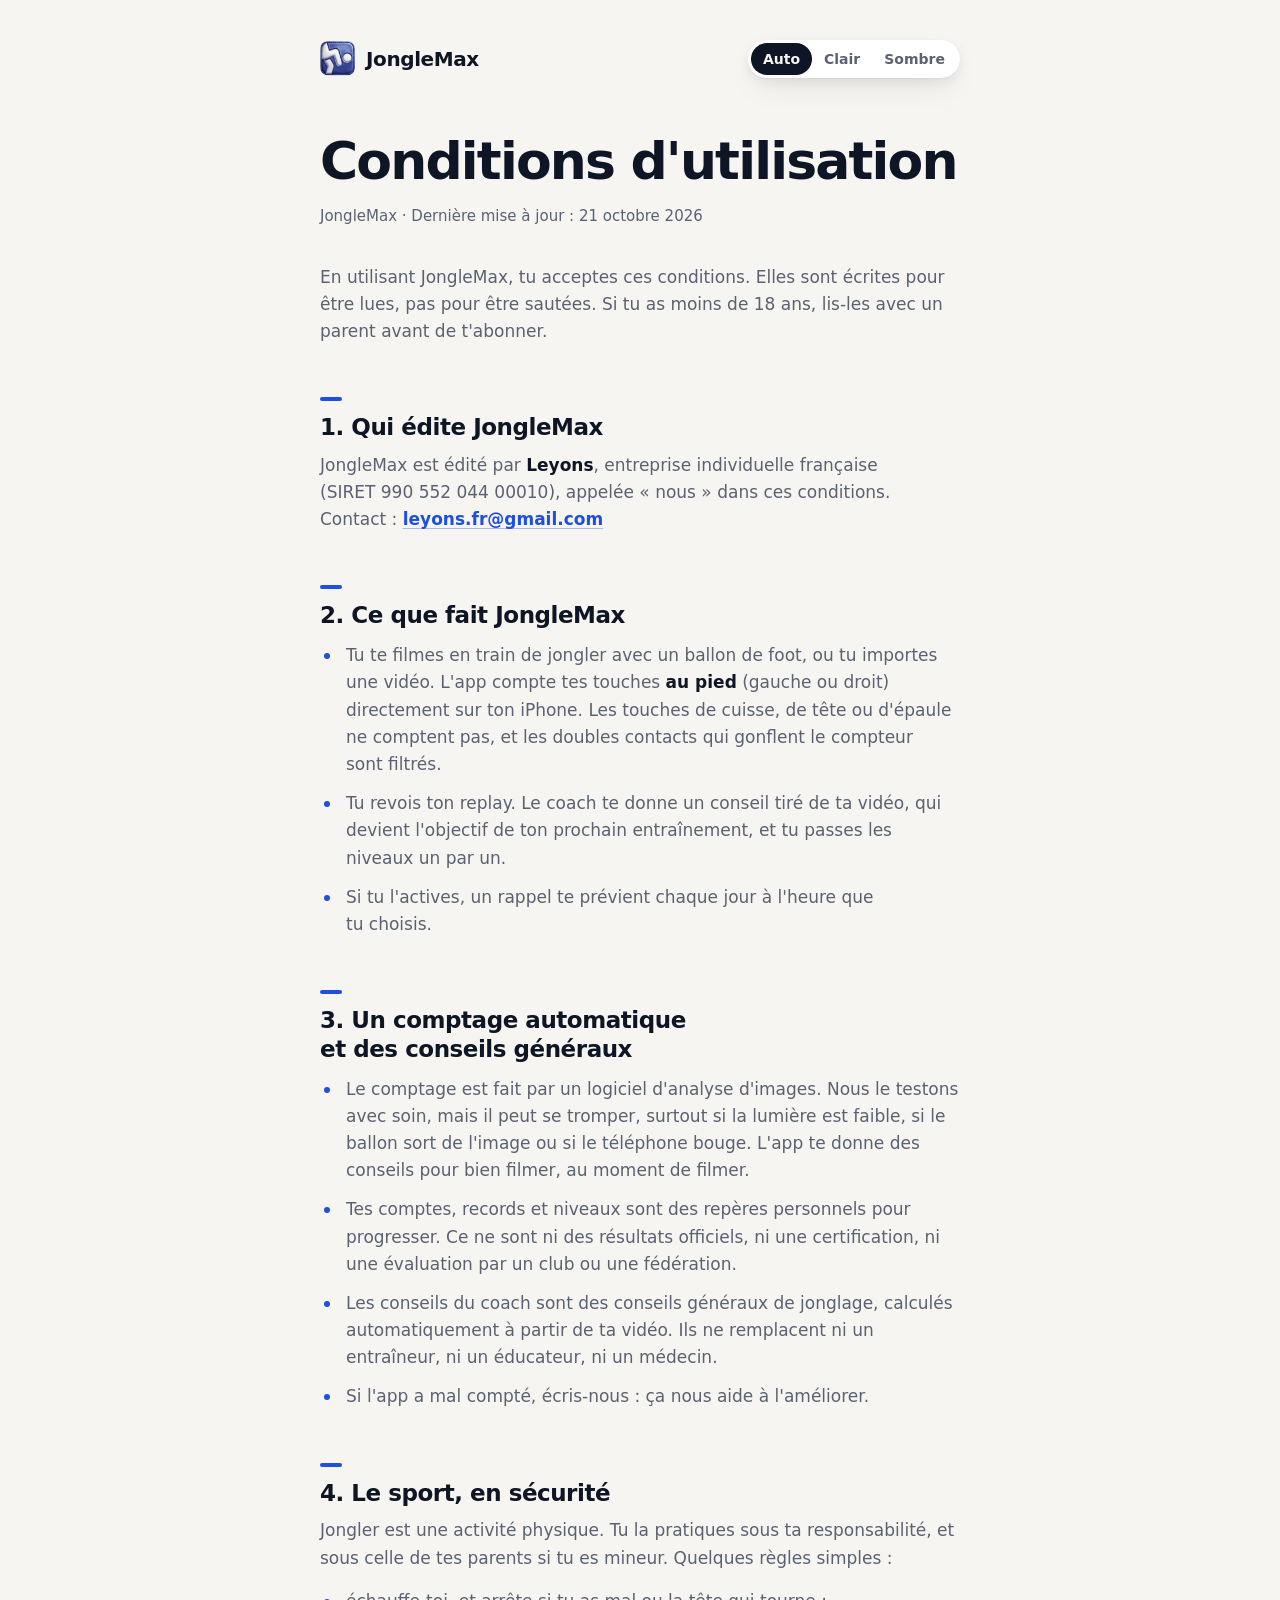
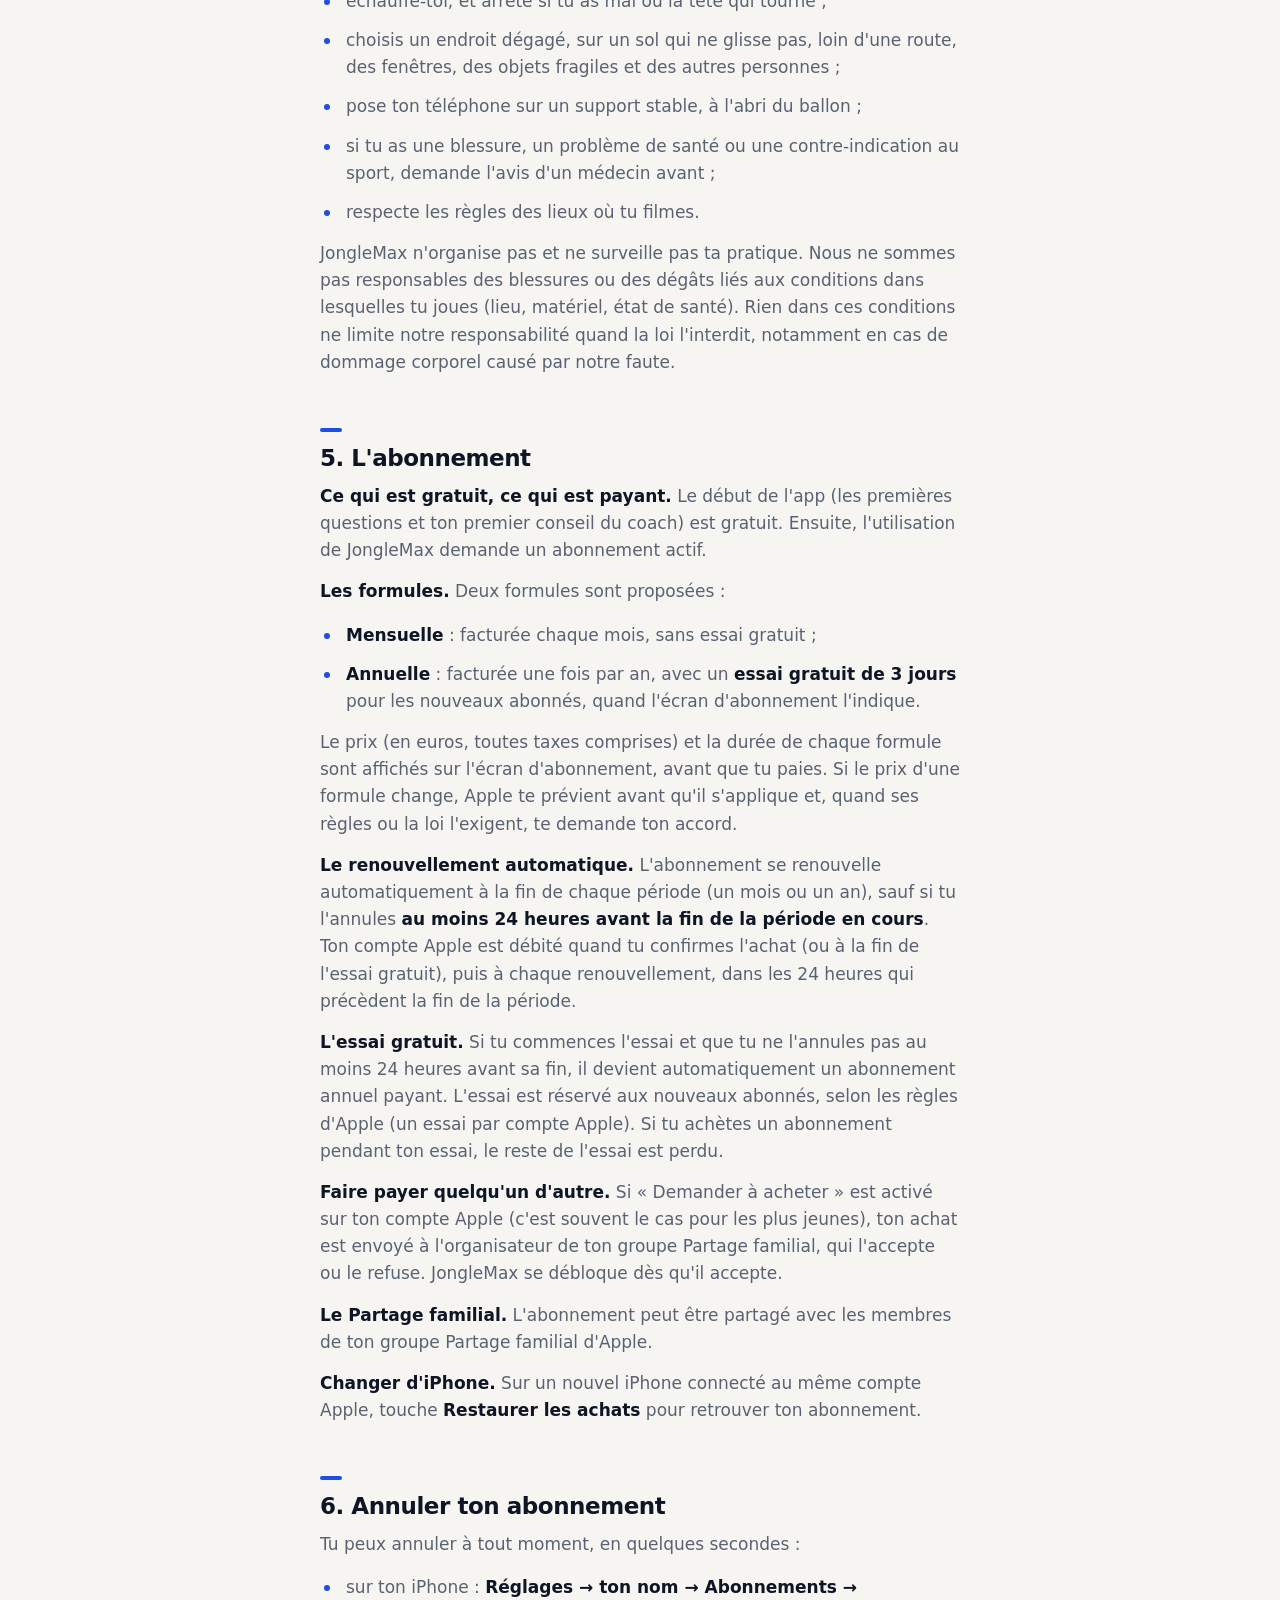
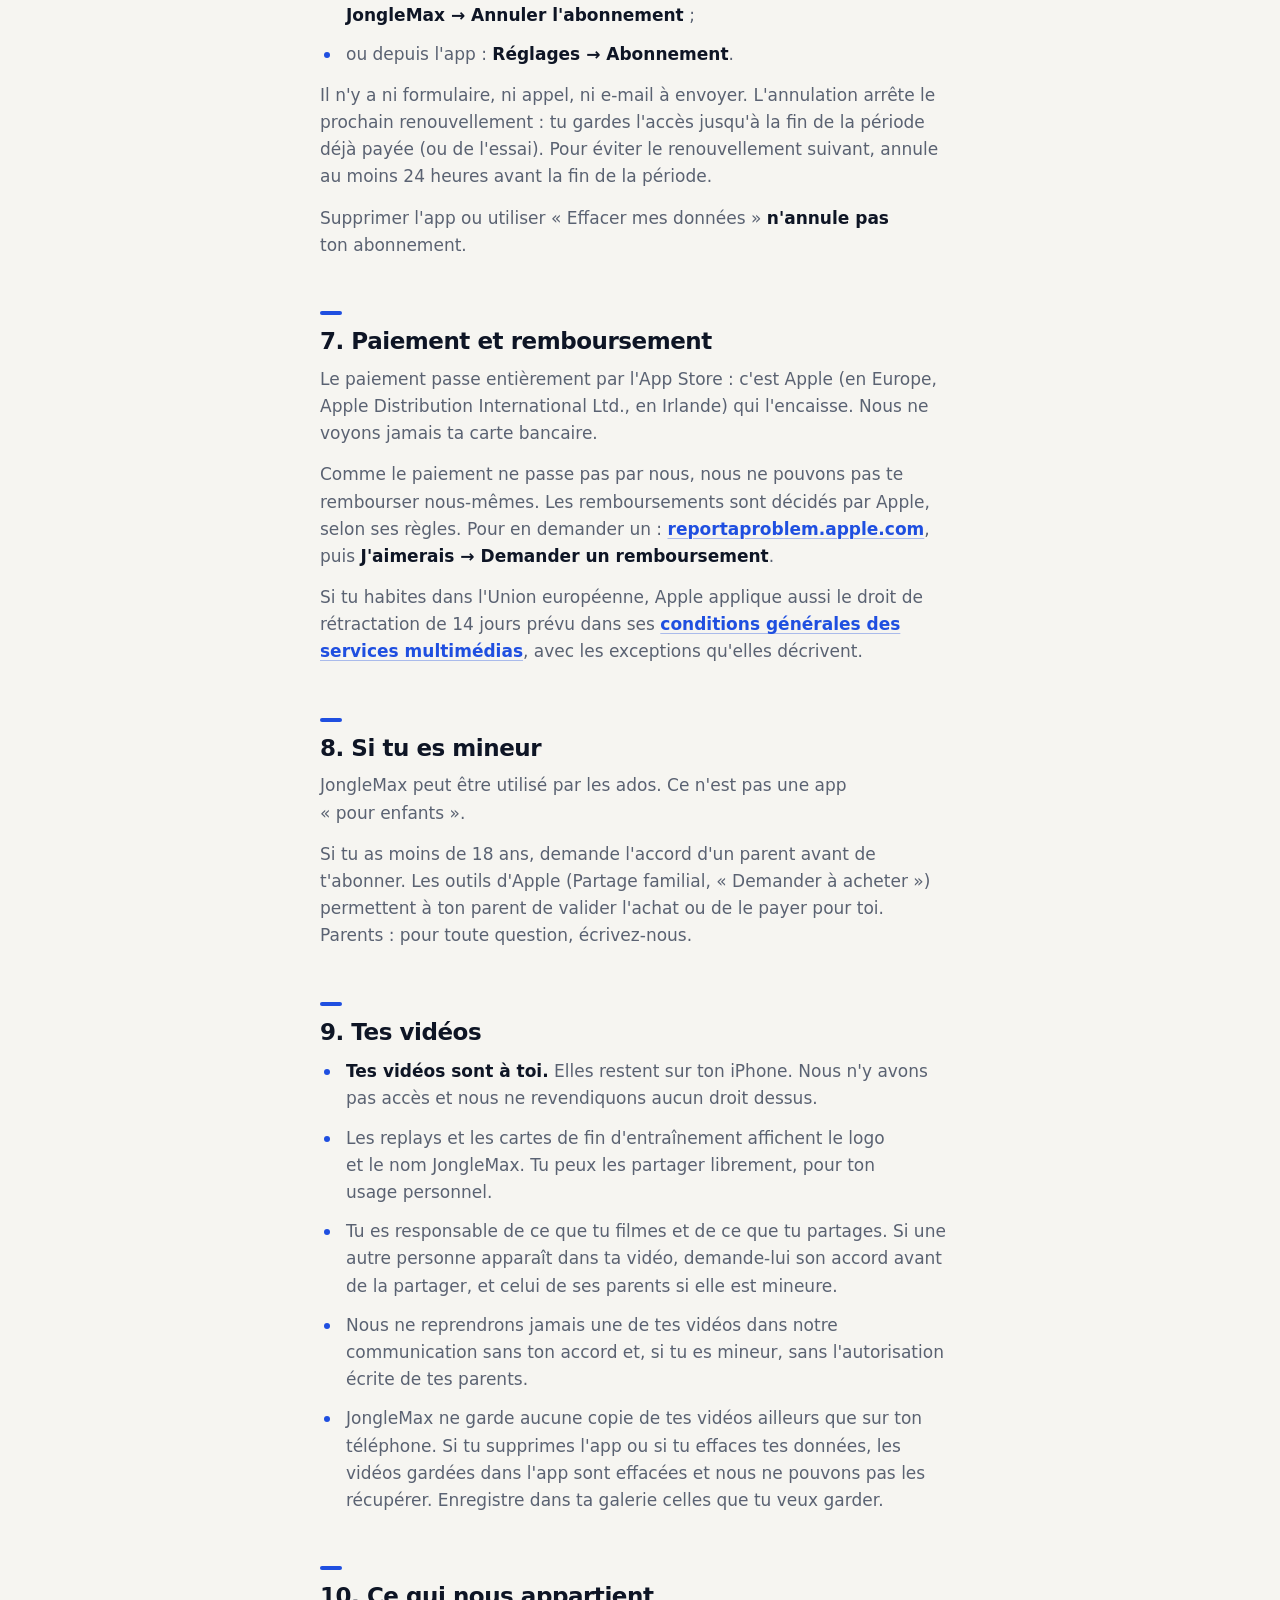
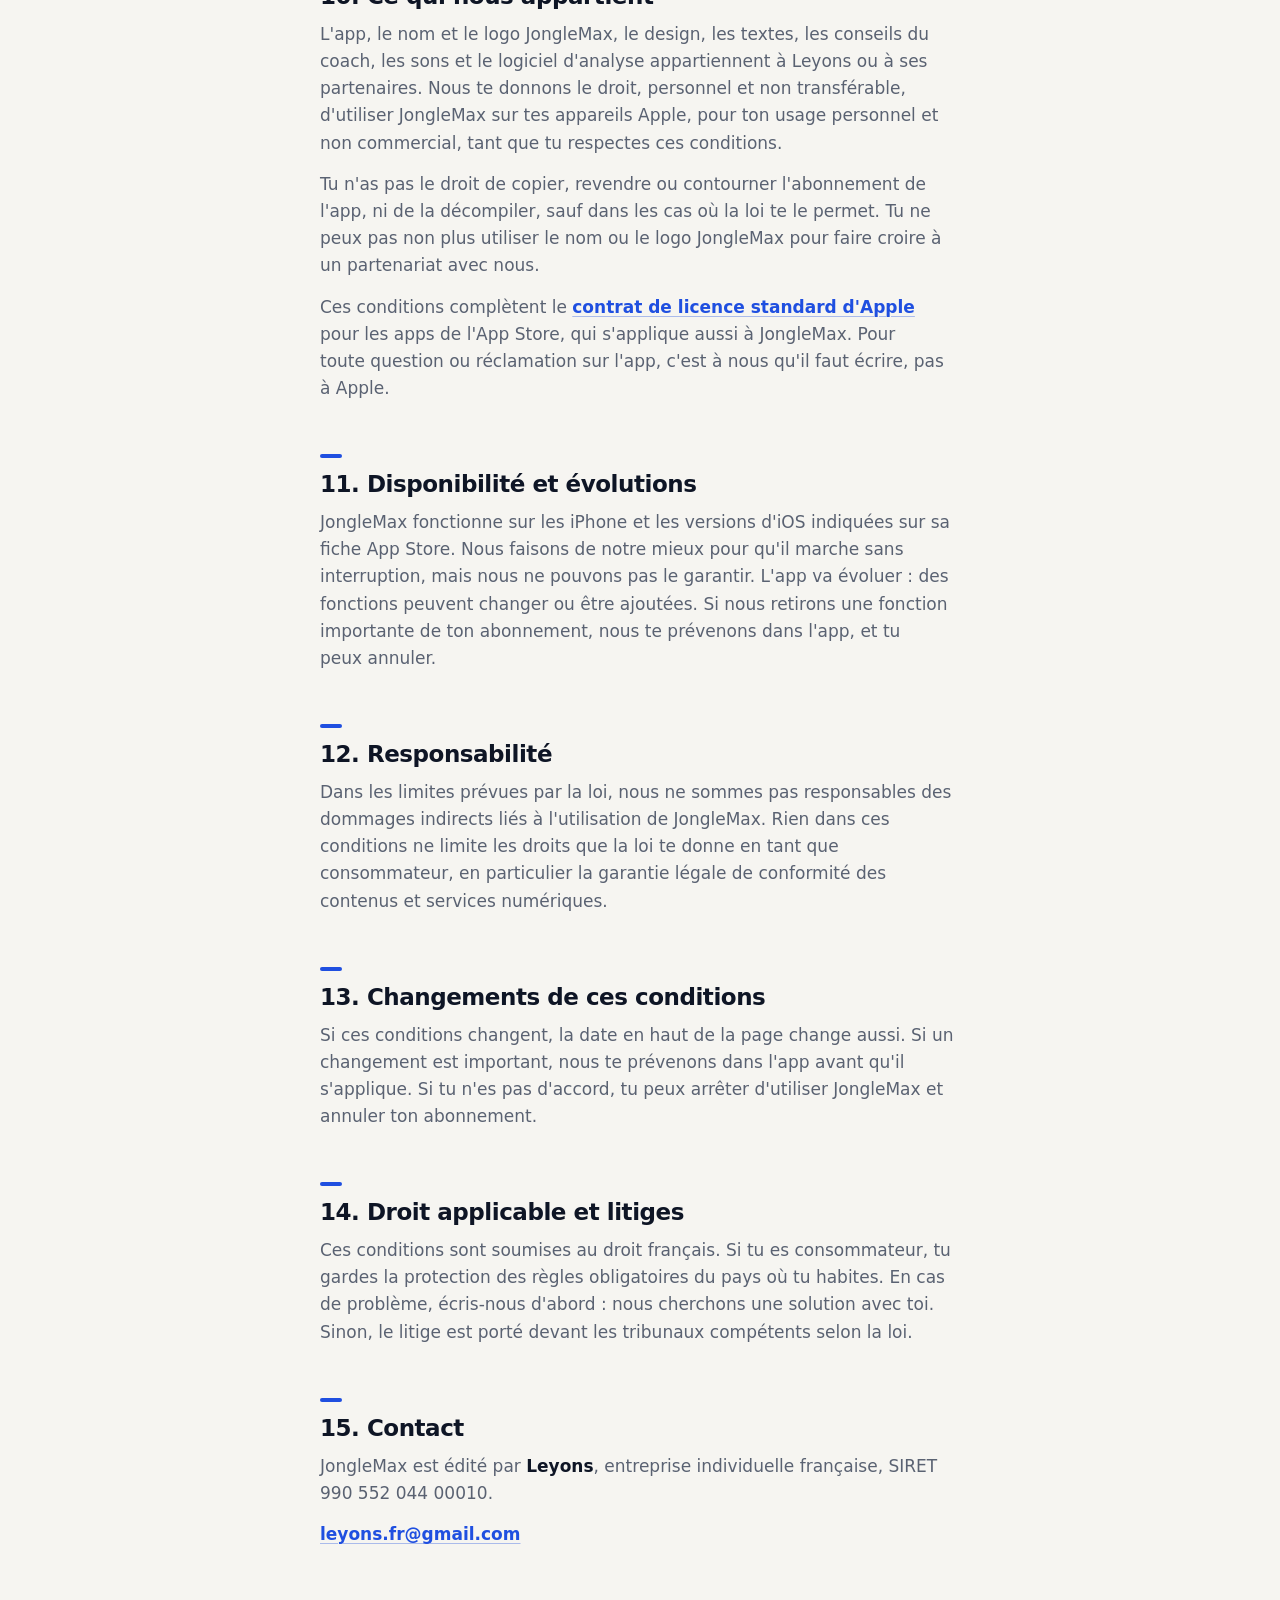
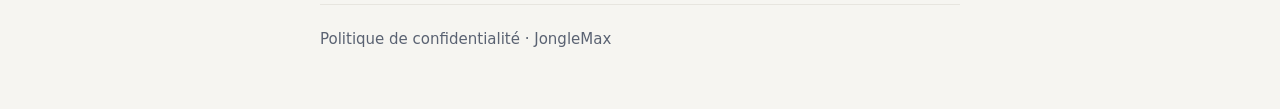
==== commit 89c10e35: "Choix clair / sombre, même en-tête partout, plus de carte d'intro Co-Authored-By: Claude Fable 5.1 <" ====
--- a/cgu.html
+++ b/cgu.html
@@ -9,17 +9,31 @@
 <title>Conditions d&#x27;utilisation · JongleMax</title>
 <link rel="icon" href="logo.png" type="image/png">
 <link rel="apple-touch-icon" href="logo.png">
-<link rel="stylesheet" href="style.css">
+<link rel="stylesheet" href="style.css?v=20261022c">
+<script>
+(function () {
+  var t = null;
+  try { t = localStorage.getItem('theme'); } catch (e) {}
+  if (t === 'light' || t === 'dark') document.documentElement.dataset.theme = t;
+})();
+</script>
 </head>
 <body>
 
+<header class="entete">
 <a class="marque" href="index.html"><img src="logo.png" alt="" width="36" height="36"><span>JongleMax</span></a>
+<div class="theme" role="group" aria-label="Apparence">
+<button type="button" data-theme="auto" aria-pressed="true">Auto</button>
+<button type="button" data-theme="light" aria-pressed="false">Clair</button>
+<button type="button" data-theme="dark" aria-pressed="false">Sombre</button>
+</div>
+</header>
 
 <h1>Conditions d'utilisation</h1>
 
 <p class="updated">JongleMax · Dernière mise à jour&nbsp;: 21 octobre 2026</p>
 
-<p class="carte">En utilisant JongleMax, tu acceptes ces conditions. Elles sont écrites pour être lues, pas pour être sautées. Si tu as moins de 18 ans, lis-les avec un parent avant de t'abonner.</p>
+<p>En utilisant JongleMax, tu acceptes ces conditions. Elles sont écrites pour être lues, pas pour être sautées. Si tu as moins de 18 ans, lis-les avec un parent avant de t'abonner.</p>
 
 <h2>1. Qui édite JongleMax</h2>
 
@@ -151,5 +165,22 @@
 <a href="confidentialite.html">Politique de confidentialité</a> · <a href="index.html">JongleMax</a>
 </footer>
 
+<script>
+(function () {
+  var boutons = document.querySelectorAll('.theme button');
+  function montrer(t) {
+    boutons.forEach(function (b) { b.setAttribute('aria-pressed', String(b.dataset.theme === t)); });
+  }
+  montrer(document.documentElement.dataset.theme || 'auto');
+  boutons.forEach(function (b) {
+    b.addEventListener('click', function () {
+      var t = b.dataset.theme;
+      if (t === 'auto') { delete document.documentElement.dataset.theme; } else { document.documentElement.dataset.theme = t; }
+      try { if (t === 'auto') { localStorage.removeItem('theme'); } else { localStorage.setItem('theme', t); } } catch (e) {}
+      montrer(t);
+    });
+  });
+})();
+</script>
 </body>
 </html>
--- a/style.css
+++ b/style.css
@@ -1,8 +1,9 @@
 /* JongleMax, pages légales : le design system de l'app, « Le bleu du coach » (docs/DESIGN-SYSTEM.md), 22/10/2026.
-   Du papier craie, de l'encre, un seul bleu. La page suit le mode clair / sombre de l'iPhone, comme l'app : craie et
-   encre le jour, nuit bleutée et craie la nuit. La police est celle de l'app, SF Pro Rounded (`ui-rounded`, la police du
-   système sur iPhone et Mac : rien à télécharger) ; ailleurs, la police du système.
-   Toujours plain et rapide : aucun script, aucun cookie, une feuille de style, une image (le logo). */
+   Du papier craie, de l'encre, un seul bleu. La page suit le mode clair / sombre de l'iPhone, comme l'app, sauf si le
+   lecteur choisit lui-même (le sélecteur de l'en-tête, gardé dans localStorage : une préférence d'affichage, ni cookie
+   ni statistique). La police est celle de l'app, SF Pro Rounded (`ui-rounded`, la police du système sur iPhone et Mac :
+   rien à télécharger) ; ailleurs, la police du système.
+   Toujours plain et rapide : aucun cookie, une feuille de style, une image (le logo), deux scripts de dix lignes. */
 :root {
   color-scheme: light dark;
 
@@ -21,8 +22,9 @@
   --gutter: 20px;
 }
 
+/* La nuit de l'app : suit l'iPhone, sauf choix « Clair » du lecteur. */
 @media (prefers-color-scheme: dark) {
-  :root {
+  :root:not([data-theme="light"]) {
     --craie: #0B0F17;
     --surface: #151B26;
     --encre: #EEF1F6;
@@ -35,6 +37,27 @@
   }
 }
 
+/* Choix « Sombre » du lecteur, quel que soit le réglage de l'iPhone. */
+:root[data-theme="dark"] {
+  --craie: #0B0F17;
+  --surface: #151B26;
+  --encre: #EEF1F6;
+  --gris: #A3ABBA;
+  --bleu: #6E9BFF;
+  --bleu-lave: #1B2540;
+  --separateur: #222A38;
+  --selection: rgba(110, 155, 255, 0.28);
+  --ombre-carte: none;
+}
+
+:root[data-theme="light"] {
+  color-scheme: light;
+}
+
+:root[data-theme="dark"] {
+  color-scheme: dark;
+}
+
 *,
 *::before,
 *::after {
@@ -49,7 +72,7 @@
 
 body {
   margin: 0 auto;
-  padding: 24px var(--gutter) calc(32px + env(safe-area-inset-bottom));
+  padding: 20px var(--gutter) calc(32px + env(safe-area-inset-bottom));
   max-width: calc(640px + 2 * var(--gutter));
   font-family: var(--font);
   font-size: 17px;
@@ -67,13 +90,20 @@
   color: var(--encre);
 }
 
-/* ---- la marque : le logo cuir et le nom, comme dans l'app (components/Marque.tsx) ------------------------------ */
+/* ---- l'en-tête : la marque (logo cuir + nom, comme components/Marque.tsx) et le choix clair / sombre ---------- */
+
+.entete {
+  display: flex;
+  align-items: center;
+  justify-content: space-between;
+  gap: 16px;
+  margin: 0 0 36px;
+}
 
 .marque {
   display: flex;
   align-items: center;
   gap: 10px;
-  margin: 0 0 36px;
   color: var(--encre);
   text-decoration: none;
 }
@@ -91,20 +121,39 @@
   line-height: 1;
 }
 
-/* Sur la page d'accueil, la marque est le titre. */
-.marque.grande {
-  gap: 16px;
-  margin: 24px 0 8px;
-}
-
-.marque.grande img {
-  width: 72px;
-  height: 72px;
-}
-
-.marque.grande span {
-  font-size: clamp(34px, 9.4vw, 40px);
-  letter-spacing: -0.03em;
+/* Le sélecteur : une capsule blanche posée sur la craie (comme les cartes de l'app), trois choix, le choisi en encre. */
+.theme {
+  display: flex;
+  flex: none;
+  padding: 3px;
+  border-radius: 999px;
+  background: var(--surface);
+  box-shadow: var(--ombre-carte);
+}
+
+.theme button {
+  min-height: 32px;
+  padding: 0 12px;
+  border: 0;
+  border-radius: 999px;
+  background: transparent;
+  font: inherit;
+  font-size: 14px;
+  font-weight: 600;
+  line-height: 1;
+  color: var(--gris);
+  cursor: pointer;
+  -webkit-tap-highlight-color: transparent;
+}
+
+.theme button[aria-pressed="true"] {
+  background: var(--encre);
+  color: var(--craie);
+}
+
+.theme button:focus-visible {
+  outline: 2px solid var(--bleu);
+  outline-offset: 1px;
 }
 
 /* ---- type -------------------------------------------------------------------------------------------------- */
@@ -121,24 +170,10 @@
 
 /* Sous le titre : l'app, la date. */
 .updated {
-  margin: 12px 0 24px;
+  margin: 12px 0 28px;
   font-size: 15px;
   line-height: 1.5;
   color: var(--gris);
-}
-
-/* Le premier paragraphe de chaque page, dans une carte blanche posée sur la craie (sans bordure, ombre douce). */
-.carte {
-  margin: 0 0 8px;
-  padding: 18px 20px;
-  border-radius: 24px;
-  background: var(--surface);
-  box-shadow: var(--ombre-carte);
-  color: var(--gris);
-}
-
-.carte strong {
-  color: var(--encre);
 }
 
 h2 {
@@ -259,32 +294,21 @@
   }
 
   body {
-    padding-top: 48px;
+    padding-top: 40px;
     padding-bottom: 48px;
   }
 
-  .marque {
+  .entete {
     margin-bottom: 56px;
   }
 
-  h1,
-  .marque.grande span {
+  h1 {
     font-size: 52px;
     letter-spacing: -0.035em;
   }
 
-  .marque.grande img {
-    width: 96px;
-    height: 96px;
-  }
-
   .updated {
-    margin: 16px 0 32px;
-  }
-
-  .carte {
-    padding: 22px 26px;
-    border-radius: 28px;
+    margin: 16px 0 36px;
   }
 
   h2 {
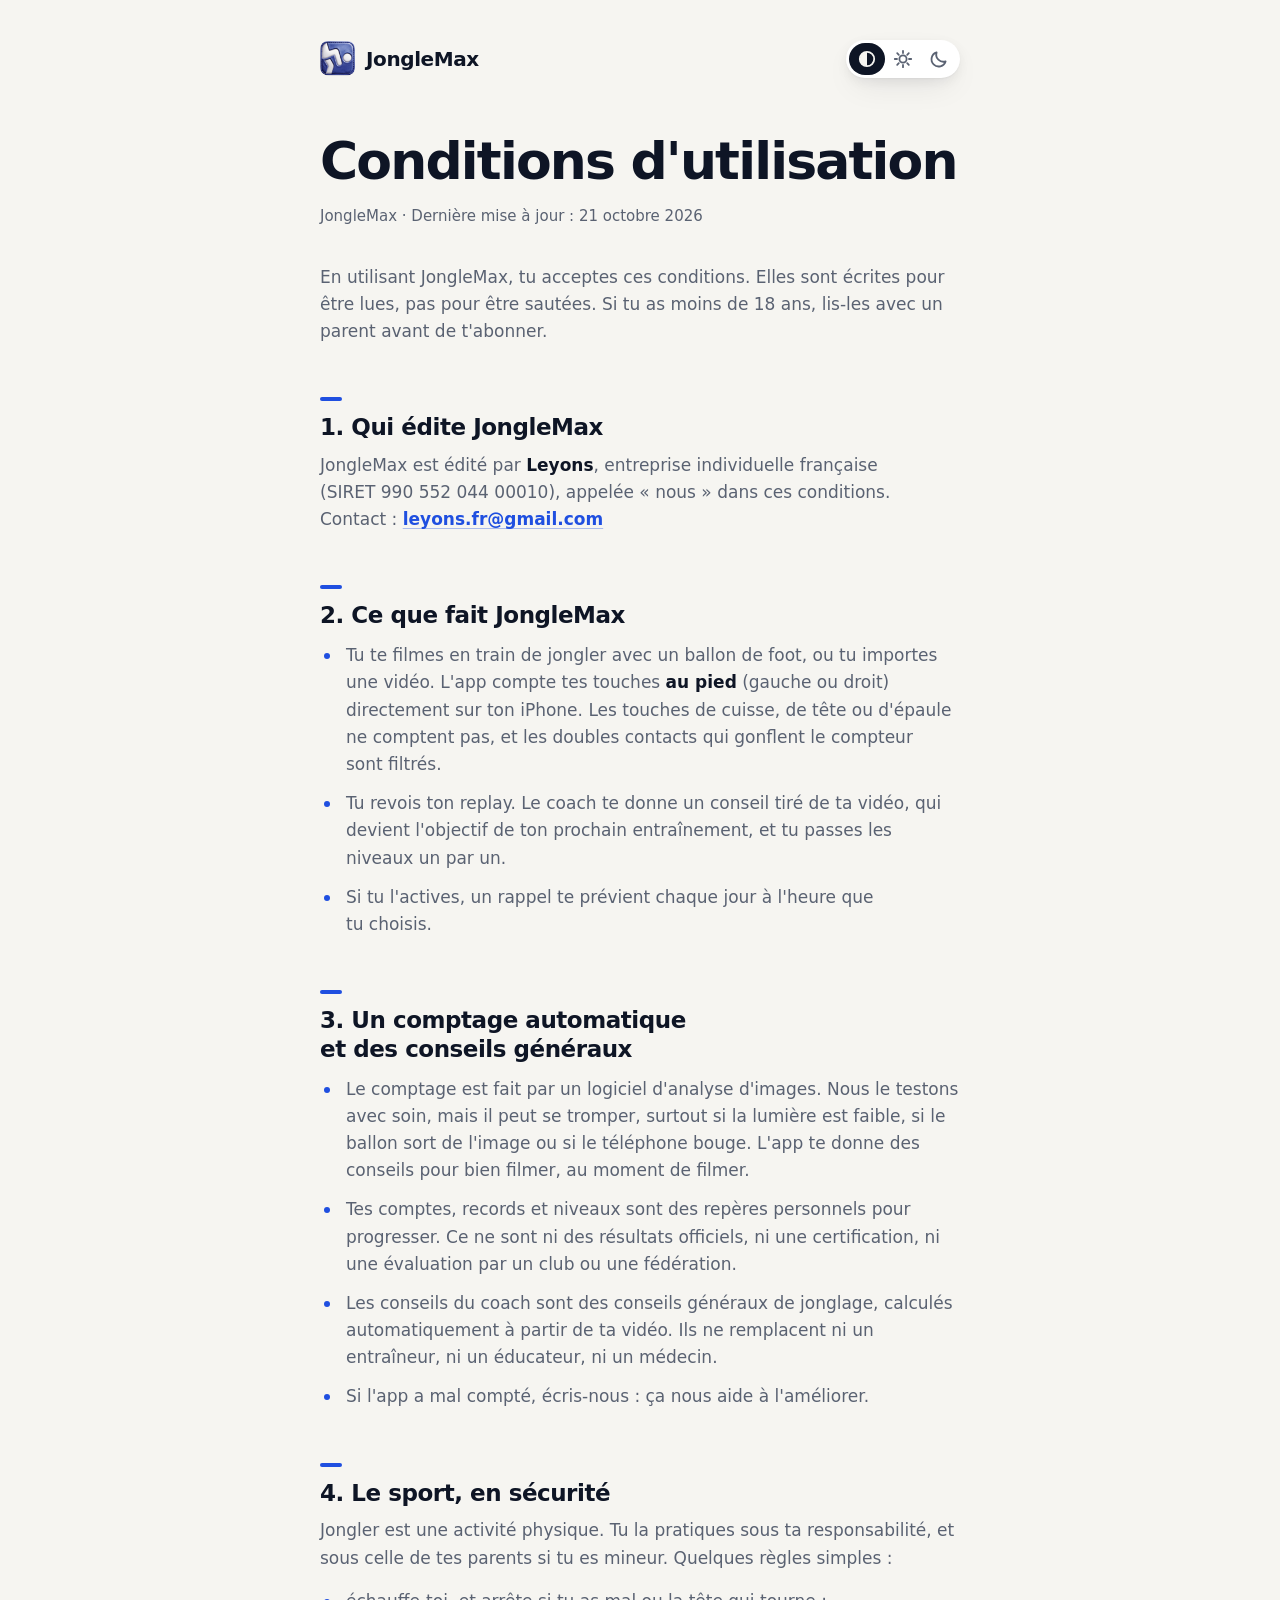
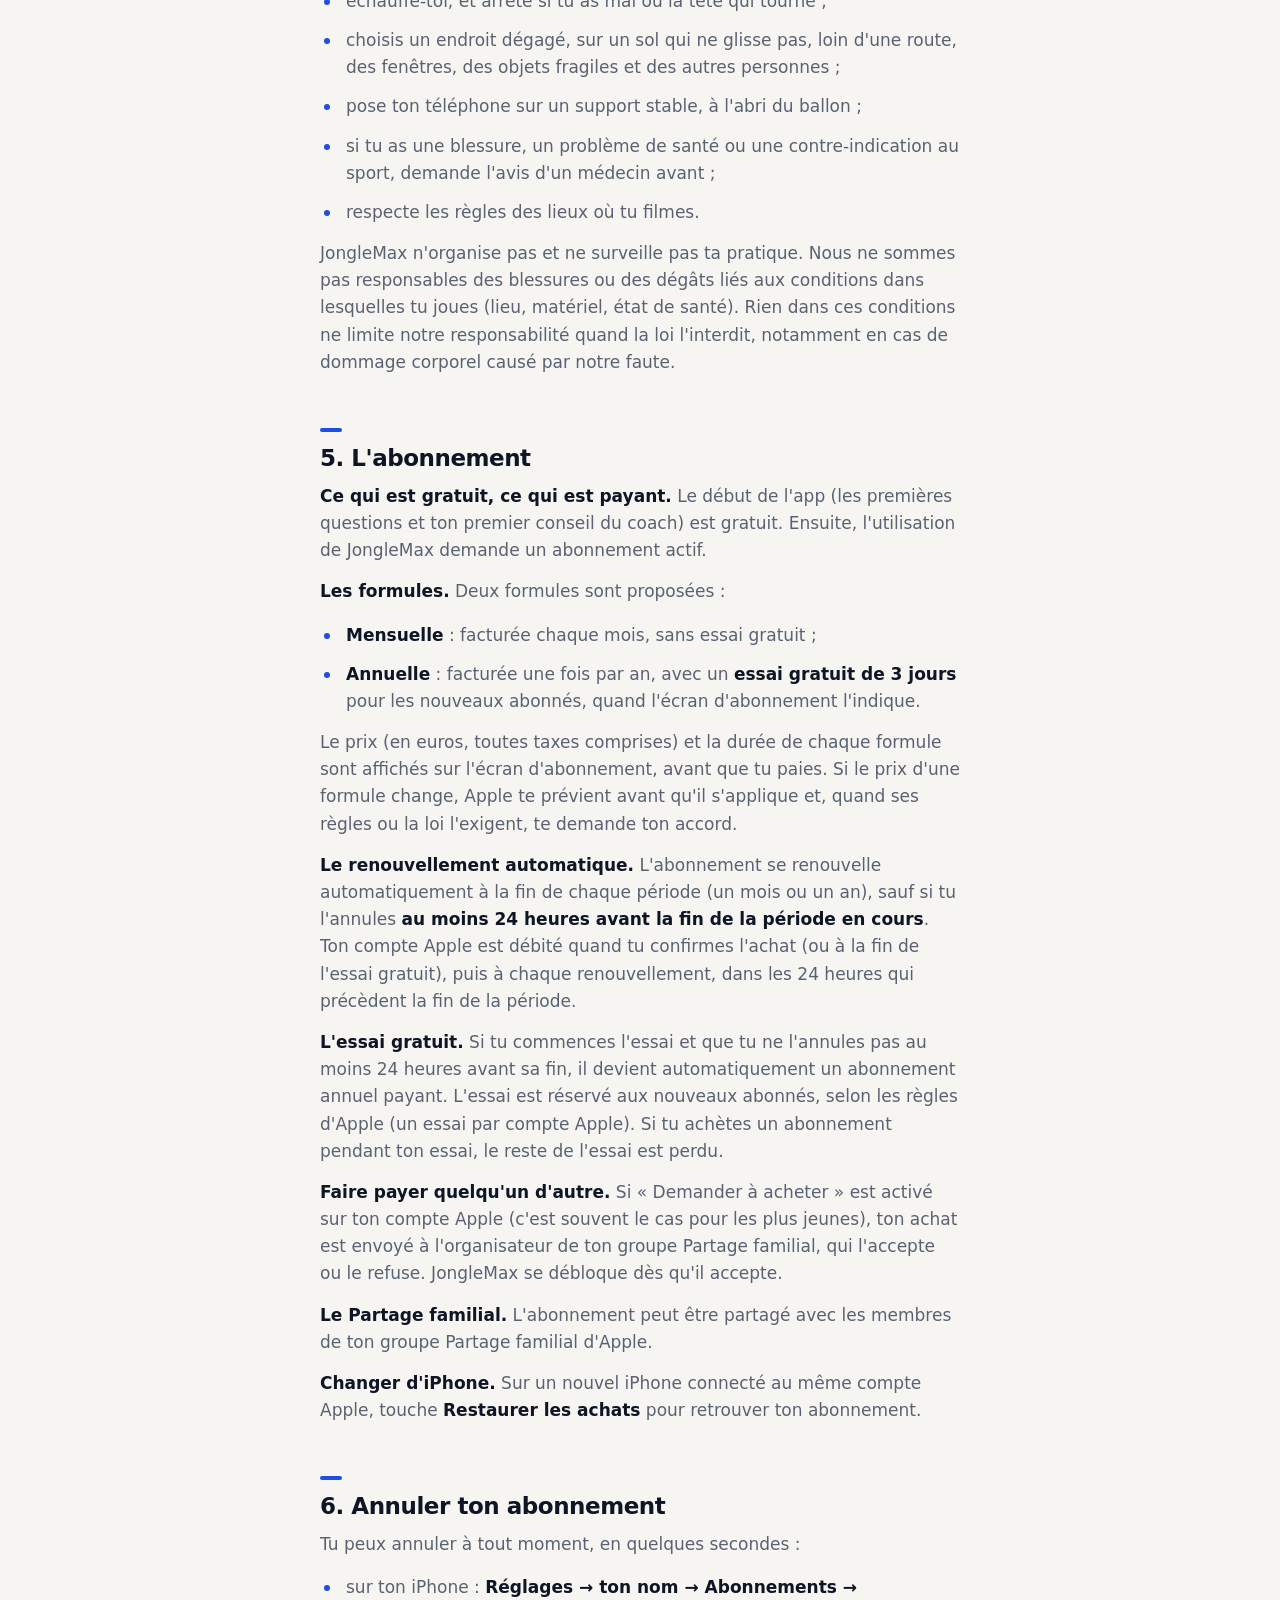
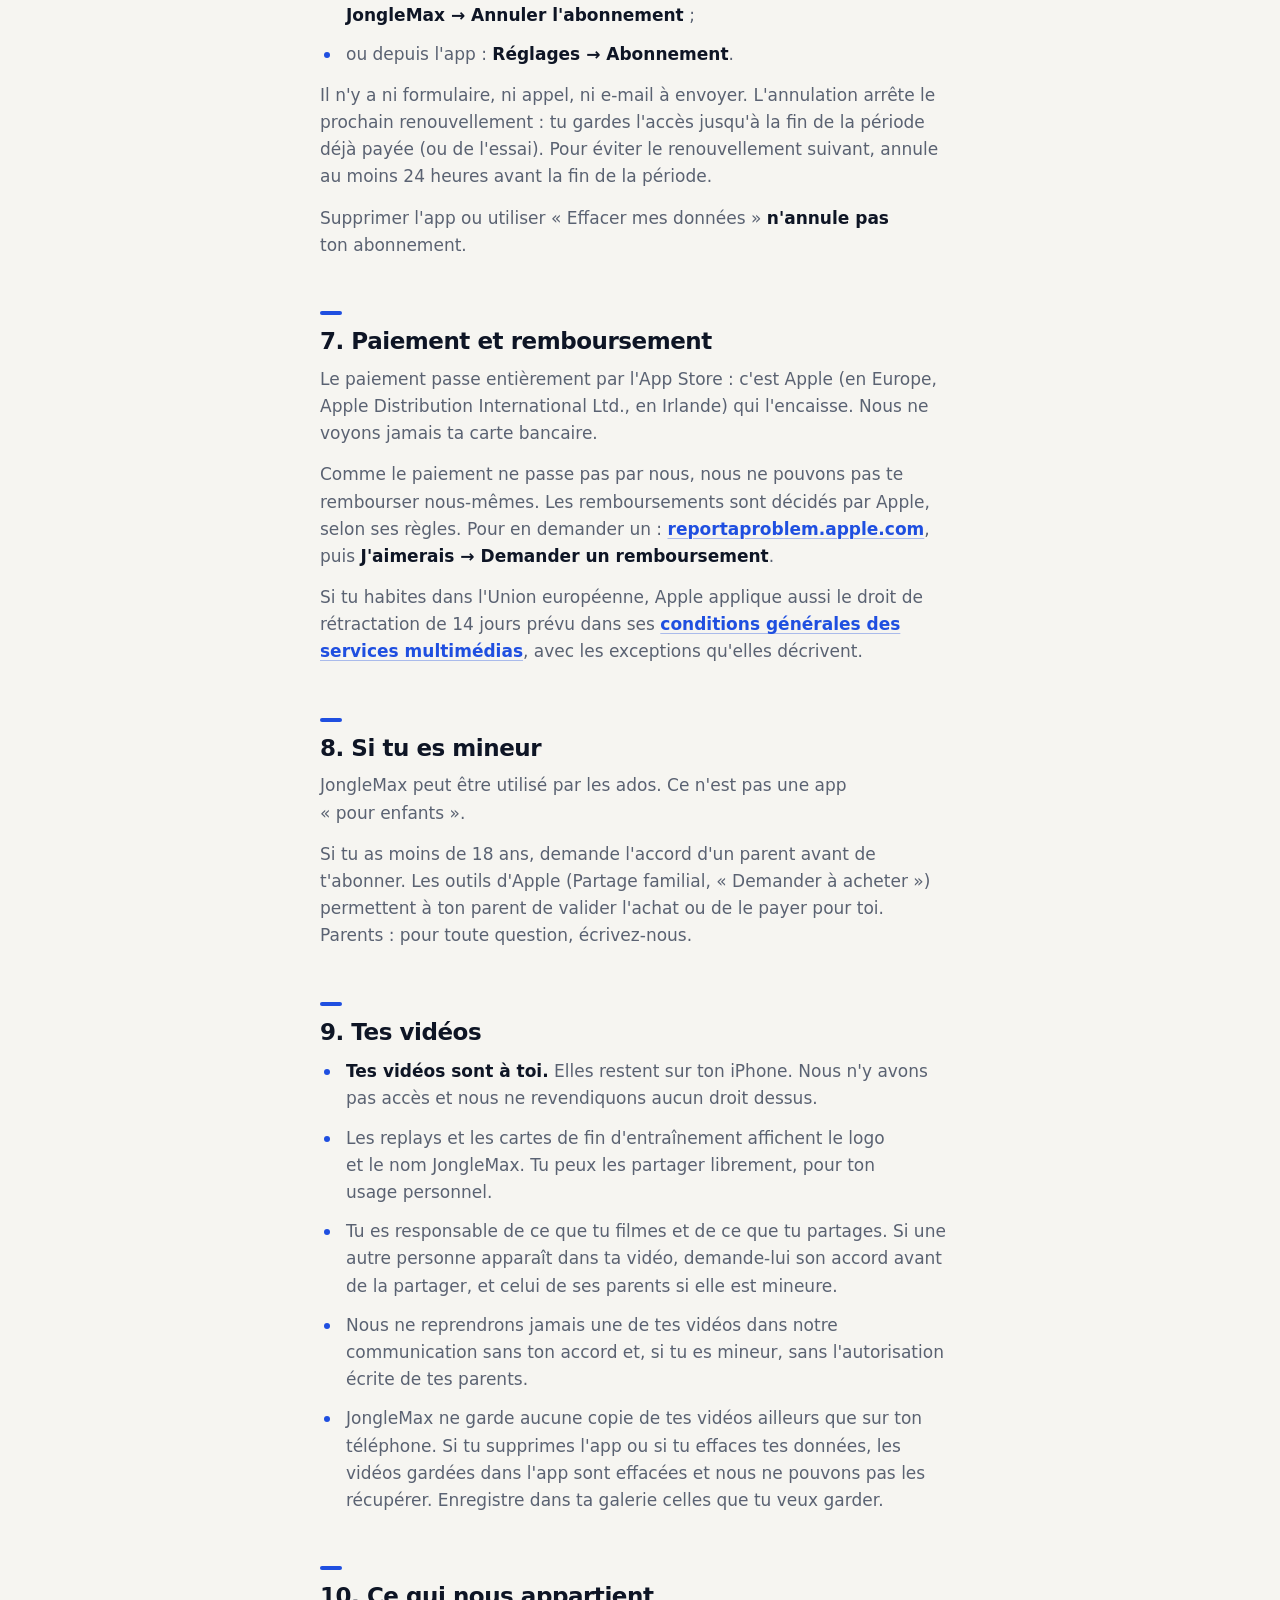
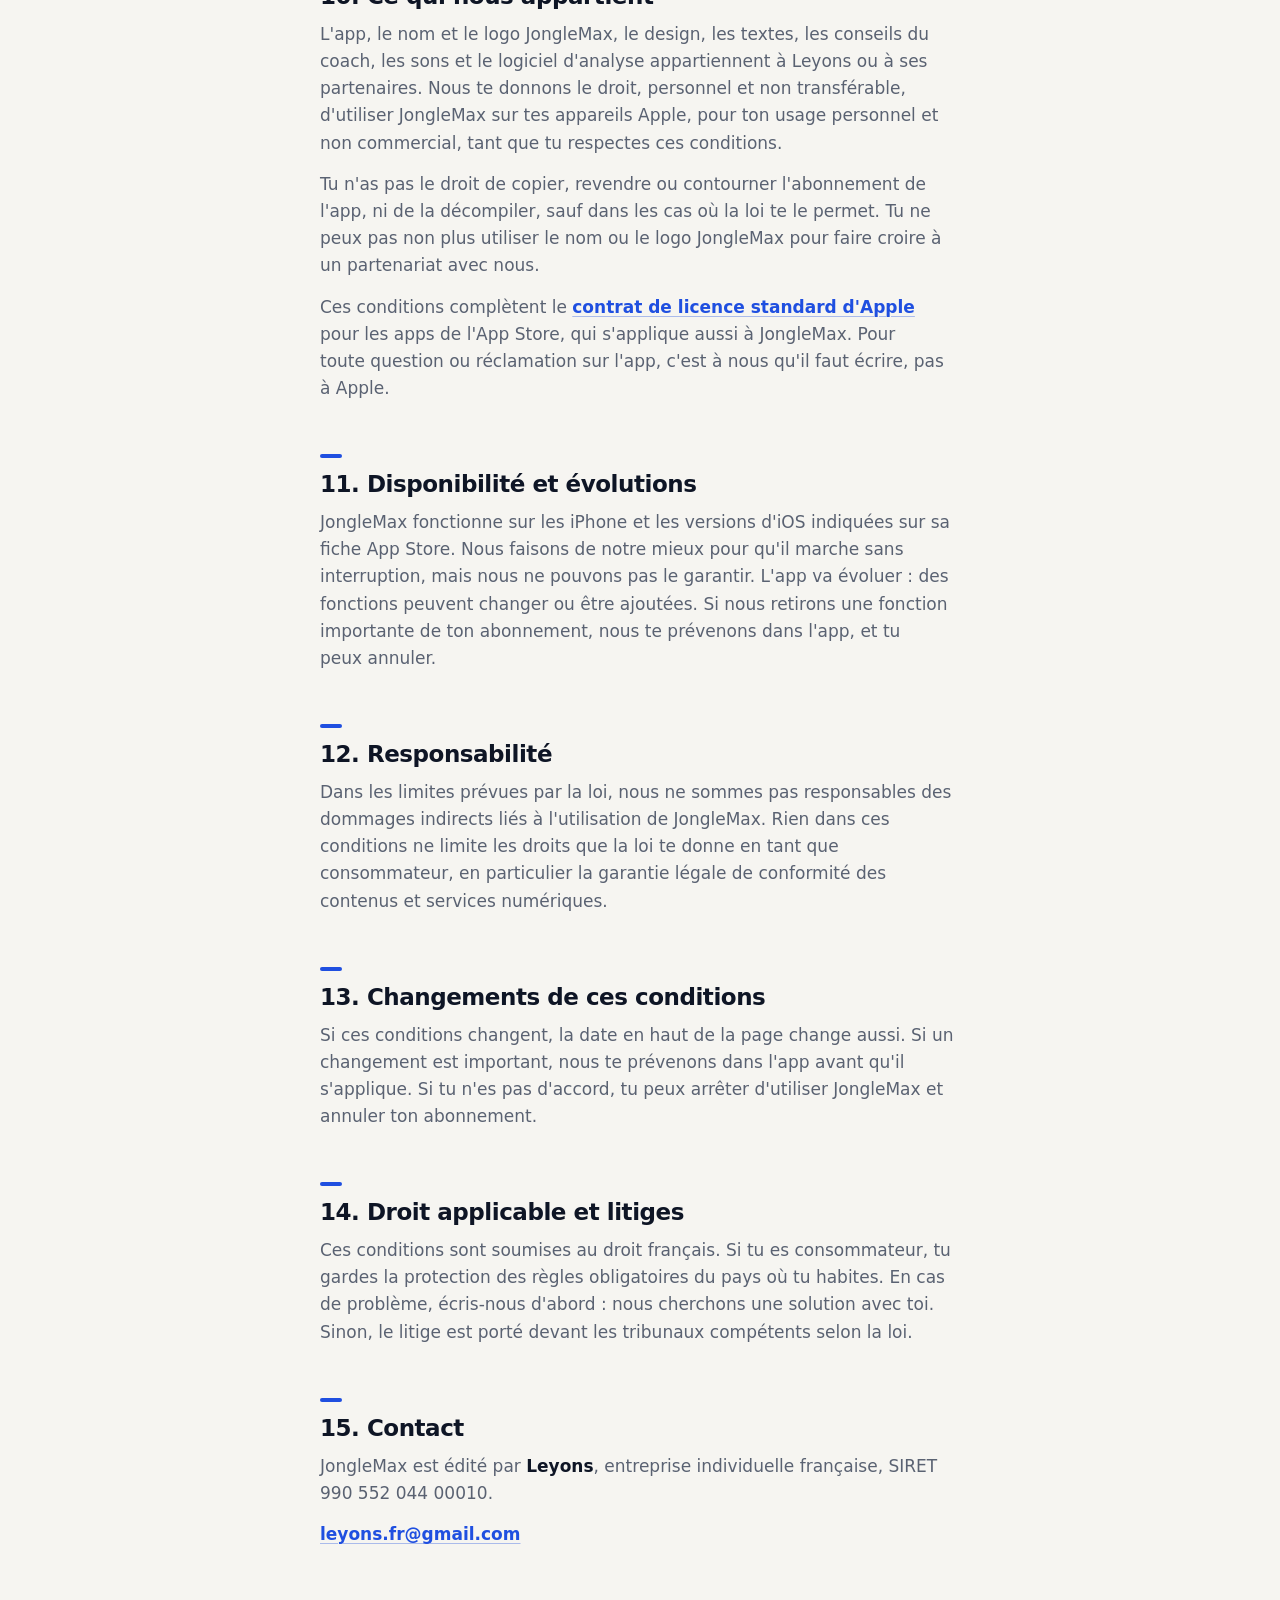
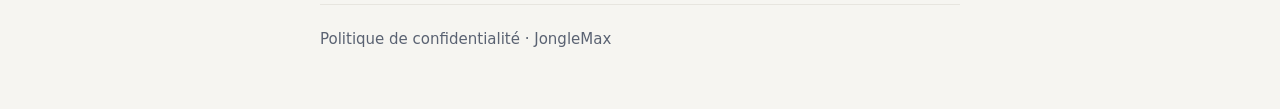
==== commit 36db3183: "Sélecteur d'apparence en icônes (auto, soleil, lune) Co-Authored-By: Claude Fable 5.1 <noreply@anthr" ====
--- a/cgu.html
+++ b/cgu.html
@@ -9,7 +9,7 @@
 <title>Conditions d&#x27;utilisation · JongleMax</title>
 <link rel="icon" href="logo.png" type="image/png">
 <link rel="apple-touch-icon" href="logo.png">
-<link rel="stylesheet" href="style.css?v=20261022c">
+<link rel="stylesheet" href="style.css?v=20261022d">
 <script>
 (function () {
   var t = null;
@@ -23,9 +23,9 @@
 <header class="entete">
 <a class="marque" href="index.html"><img src="logo.png" alt="" width="36" height="36"><span>JongleMax</span></a>
 <div class="theme" role="group" aria-label="Apparence">
-<button type="button" data-theme="auto" aria-pressed="true">Auto</button>
-<button type="button" data-theme="light" aria-pressed="false">Clair</button>
-<button type="button" data-theme="dark" aria-pressed="false">Sombre</button>
+<button type="button" data-theme="auto" aria-pressed="true" aria-label="Automatique (suit l'iPhone)" title="Automatique (suit l'iPhone)"><svg viewBox="0 0 20 20" aria-hidden="true"><circle cx="10" cy="10" r="7.2" fill="none" stroke="currentColor" stroke-width="1.8"/><path d="M10 2.8 A7.2 7.2 0 0 0 10 17.2 Z" fill="currentColor"/></svg></button>
+<button type="button" data-theme="light" aria-pressed="false" aria-label="Clair" title="Clair"><svg viewBox="0 0 20 20" aria-hidden="true"><circle cx="10" cy="10" r="3.6" fill="none" stroke="currentColor" stroke-width="1.8"/><g stroke="currentColor" stroke-width="1.8" stroke-linecap="round"><path d="M10 1.8v2.2M10 16v2.2M1.8 10h2.2M16 10h2.2M4.2 4.2l1.6 1.6M14.2 14.2l1.6 1.6M4.2 15.8l1.6-1.6M14.2 5.8l1.6-1.6"/></g></svg></button>
+<button type="button" data-theme="dark" aria-pressed="false" aria-label="Sombre" title="Sombre"><svg viewBox="0 0 20 20" aria-hidden="true"><path d="M16.6 12.4A7.2 7.2 0 0 1 7.6 3.4a7.2 7.2 0 1 0 9 9Z" fill="none" stroke="currentColor" stroke-width="1.8" stroke-linejoin="round"/></svg></button>
 </div>
 </header>
 
--- a/style.css
+++ b/style.css
@@ -121,7 +121,8 @@
   line-height: 1;
 }
 
-/* Le sélecteur : une capsule blanche posée sur la craie (comme les cartes de l'app), trois choix, le choisi en encre. */
+/* Le sélecteur : une capsule blanche posée sur la craie (comme les cartes de l'app), trois icônes (auto, soleil, lune),
+   la choisie en encre. */
 .theme {
   display: flex;
   flex: none;
@@ -132,18 +133,23 @@
 }
 
 .theme button {
-  min-height: 32px;
-  padding: 0 12px;
+  display: grid;
+  place-items: center;
+  width: 36px;
+  height: 32px;
+  padding: 0;
   border: 0;
   border-radius: 999px;
   background: transparent;
-  font: inherit;
-  font-size: 14px;
-  font-weight: 600;
-  line-height: 1;
   color: var(--gris);
   cursor: pointer;
   -webkit-tap-highlight-color: transparent;
+}
+
+.theme svg {
+  width: 20px;
+  height: 20px;
+  display: block;
 }
 
 .theme button[aria-pressed="true"] {
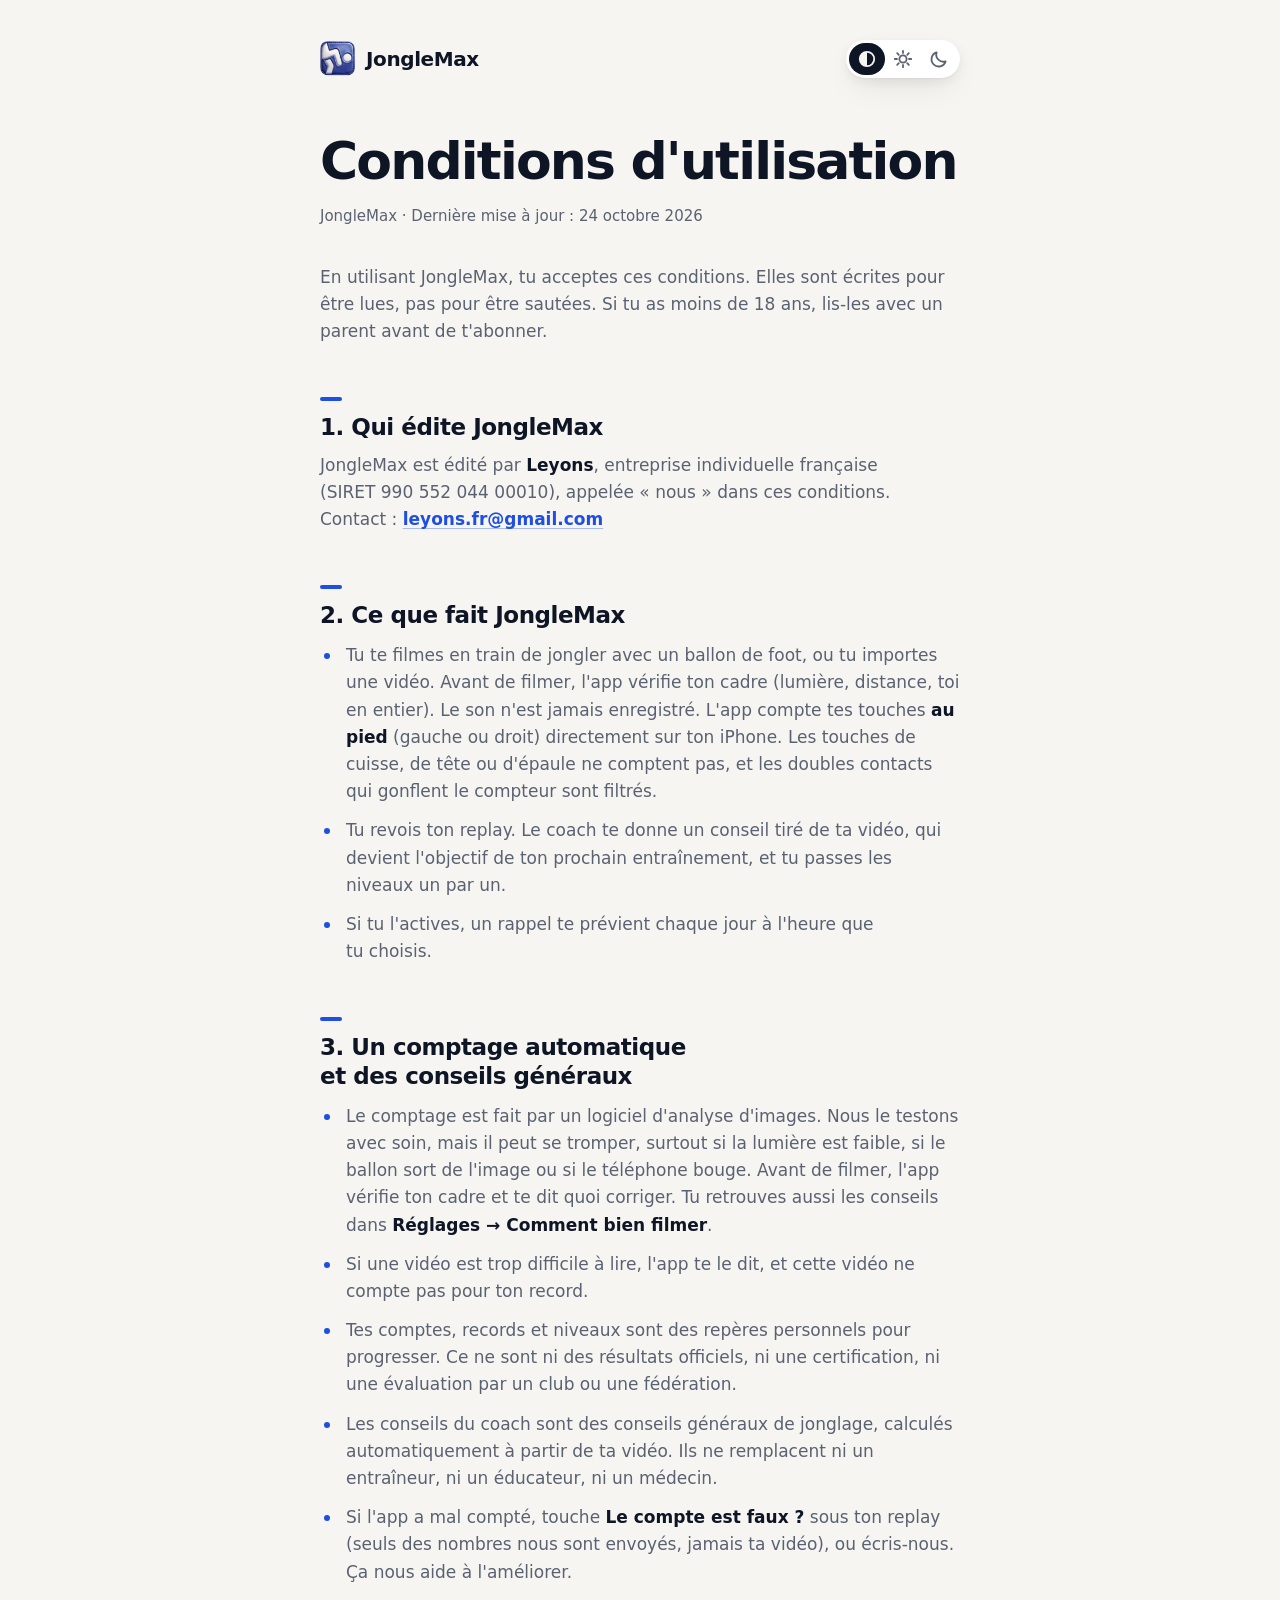
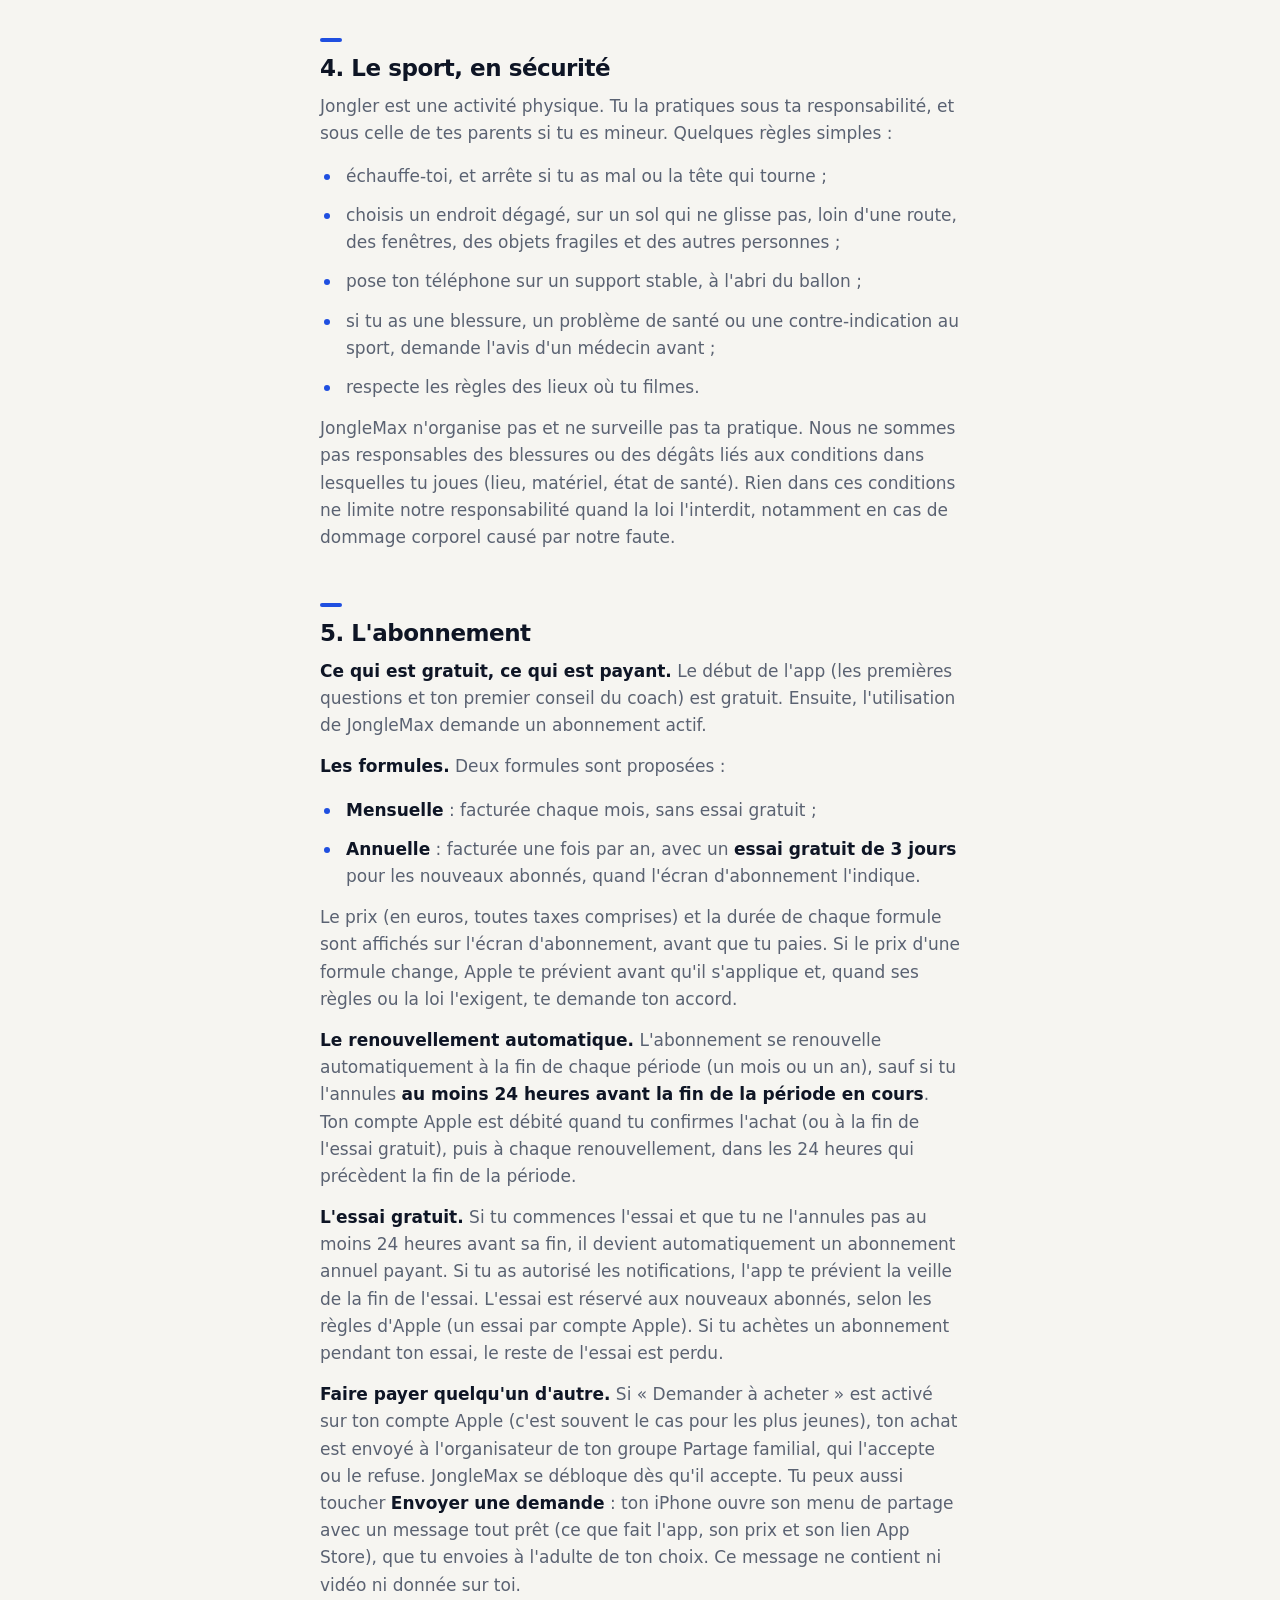
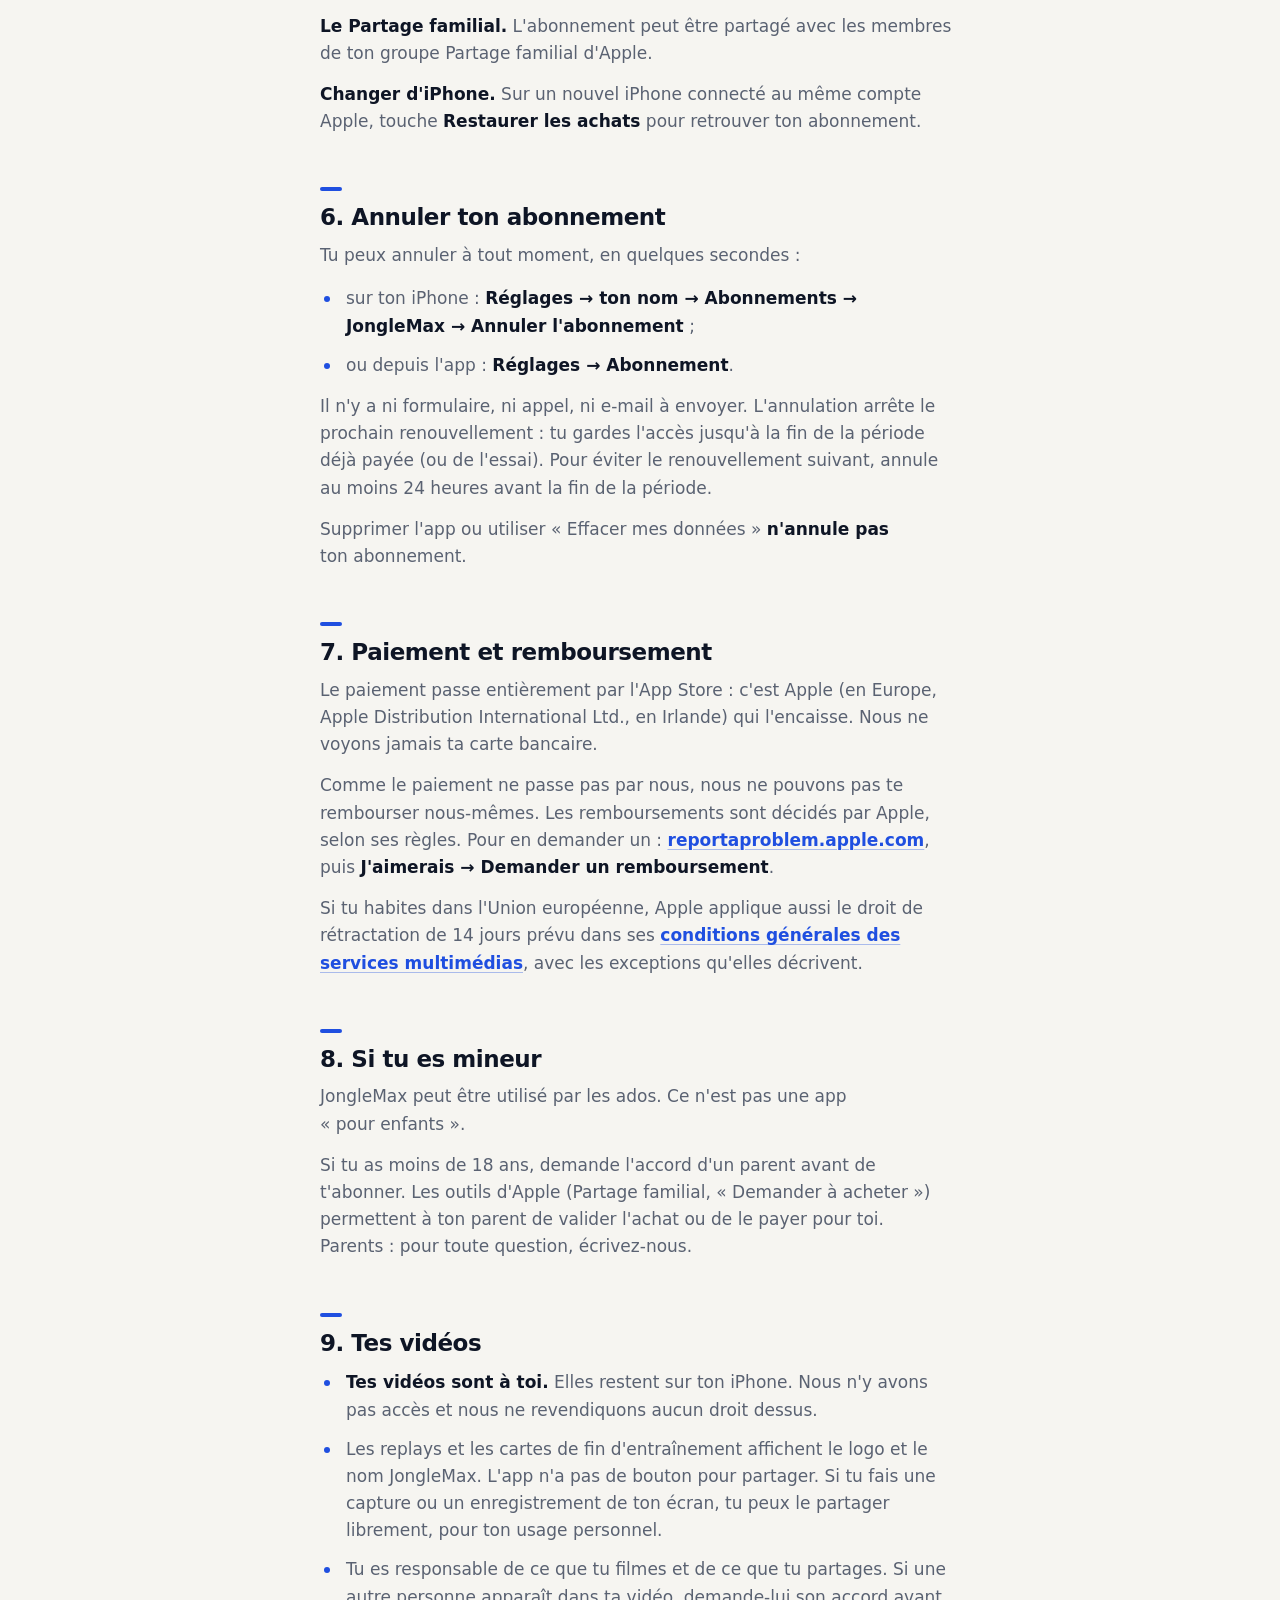
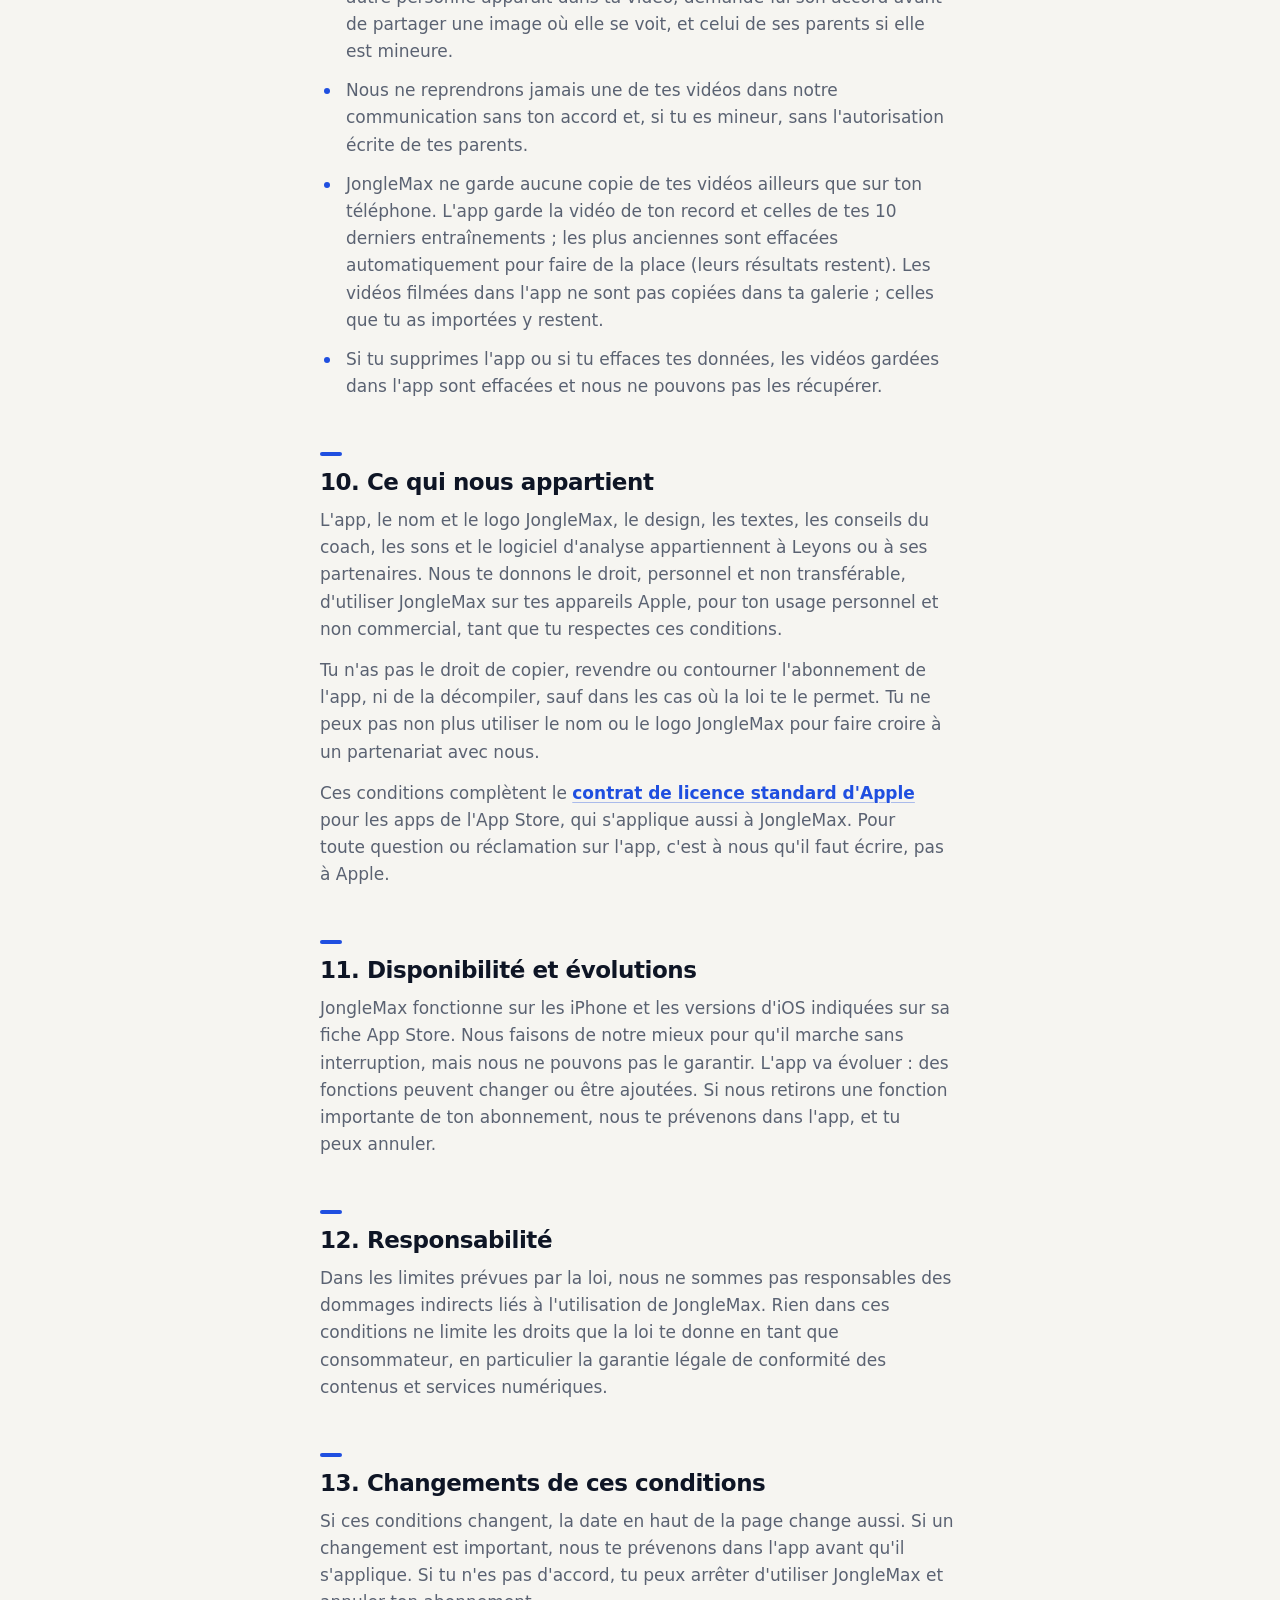
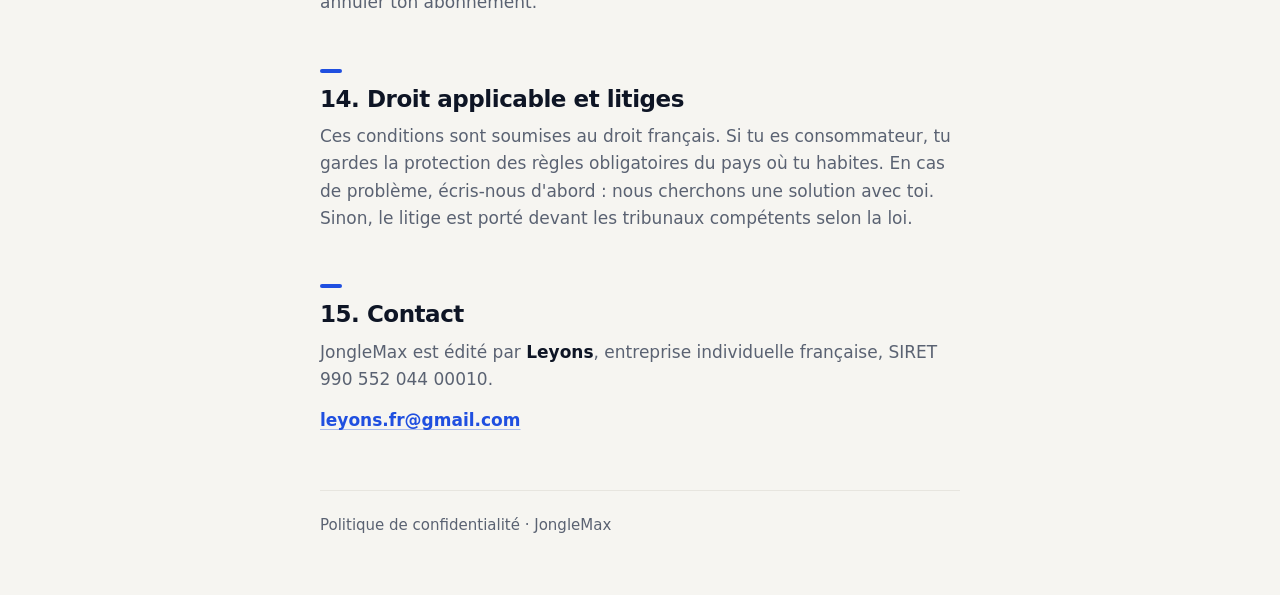
==== commit 4189e69f: "Textes mis à jour (24/10) : plus de partage ni de micro, vérification du cadrage, onboarding, rappel" ====
--- a/cgu.html
+++ b/cgu.html
@@ -31,7 +31,7 @@
 
 <h1>Conditions d'utilisation</h1>
 
-<p class="updated">JongleMax · Dernière mise à jour&nbsp;: 21 octobre 2026</p>
+<p class="updated">JongleMax · Dernière mise à jour&nbsp;: 24 octobre 2026</p>
 
 <p>En utilisant JongleMax, tu acceptes ces conditions. Elles sont écrites pour être lues, pas pour être sautées. Si tu as moins de 18 ans, lis-les avec un parent avant de t'abonner.</p>
 
@@ -42,7 +42,7 @@
 <h2>2. Ce que fait JongleMax</h2>
 
 <ul>
-  <li>Tu te filmes en train de jongler avec un ballon de foot, ou tu importes une vidéo. L'app compte tes touches <strong>au pied</strong> (gauche ou droit) directement sur ton iPhone. Les touches de cuisse, de tête ou d'épaule ne comptent pas, et les doubles contacts qui gonflent le compteur sont filtrés.</li>
+  <li>Tu te filmes en train de jongler avec un ballon de foot, ou tu importes une vidéo. Avant de filmer, l'app vérifie ton cadre (lumière, distance, toi en entier). Le son n'est jamais enregistré. L'app compte tes touches <strong>au pied</strong> (gauche ou droit) directement sur ton iPhone. Les touches de cuisse, de tête ou d'épaule ne comptent pas, et les doubles contacts qui gonflent le compteur sont filtrés.</li>
   <li>Tu revois ton replay. Le coach te donne un conseil tiré de ta vidéo, qui devient l'objectif de ton prochain entraînement, et tu passes les niveaux un par un.</li>
   <li>Si tu l'actives, un rappel te prévient chaque jour à l'heure que tu choisis.</li>
 </ul>
@@ -50,10 +50,11 @@
 <h2>3. Un comptage automatique et des conseils généraux</h2>
 
 <ul>
-  <li>Le comptage est fait par un logiciel d'analyse d'images. Nous le testons avec soin, mais il peut se tromper, surtout si la lumière est faible, si le ballon sort de l'image ou si le téléphone bouge. L'app te donne des conseils pour bien filmer, au moment de filmer.</li>
+  <li>Le comptage est fait par un logiciel d'analyse d'images. Nous le testons avec soin, mais il peut se tromper, surtout si la lumière est faible, si le ballon sort de l'image ou si le téléphone bouge. Avant de filmer, l'app vérifie ton cadre et te dit quoi corriger. Tu retrouves aussi les conseils dans <strong>Réglages → Comment bien filmer</strong>.</li>
+  <li>Si une vidéo est trop difficile à lire, l'app te le dit, et cette vidéo ne compte pas pour ton record.</li>
   <li>Tes comptes, records et niveaux sont des repères personnels pour progresser. Ce ne sont ni des résultats officiels, ni une certification, ni une évaluation par un club ou une fédération.</li>
   <li>Les conseils du coach sont des conseils généraux de jonglage, calculés automatiquement à partir de ta vidéo. Ils ne remplacent ni un entraîneur, ni un éducateur, ni un médecin.</li>
-  <li>Si l'app a mal compté, écris-nous&nbsp;: ça nous aide à l'améliorer.</li>
+  <li>Si l'app a mal compté, touche <strong>Le compte est faux&nbsp;?</strong> sous ton replay (seuls des nombres nous sont envoyés, jamais ta vidéo), ou écris-nous. Ça nous aide à l'améliorer.</li>
 </ul>
 
 <h2>4. Le sport, en sécurité</h2>
@@ -85,9 +86,9 @@
 
 <p><strong>Le renouvellement automatique.</strong> L'abonnement se renouvelle automatiquement à la fin de chaque période (un mois ou un an), sauf si tu l'annules <strong>au moins 24 heures avant la fin de la période en cours</strong>. Ton compte Apple est débité quand tu confirmes l'achat (ou à la fin de l'essai gratuit), puis à chaque renouvellement, dans les 24 heures qui précèdent la fin de la période.</p>
 
-<p><strong>L'essai gratuit.</strong> Si tu commences l'essai et que tu ne l'annules pas au moins 24 heures avant sa fin, il devient automatiquement un abonnement annuel payant. L'essai est réservé aux nouveaux abonnés, selon les règles d'Apple (un essai par compte Apple). Si tu achètes un abonnement pendant ton essai, le reste de l'essai est perdu.</p>
+<p><strong>L'essai gratuit.</strong> Si tu commences l'essai et que tu ne l'annules pas au moins 24 heures avant sa fin, il devient automatiquement un abonnement annuel payant. Si tu as autorisé les notifications, l'app te prévient la veille de la fin de l'essai. L'essai est réservé aux nouveaux abonnés, selon les règles d'Apple (un essai par compte Apple). Si tu achètes un abonnement pendant ton essai, le reste de l'essai est perdu.</p>
 
-<p><strong>Faire payer quelqu'un d'autre.</strong> Si «&nbsp;Demander à acheter&nbsp;» est activé sur ton compte Apple (c'est souvent le cas pour les plus jeunes), ton achat est envoyé à l'organisateur de ton groupe Partage familial, qui l'accepte ou le refuse. JongleMax se débloque dès qu'il accepte.</p>
+<p><strong>Faire payer quelqu'un d'autre.</strong> Si «&nbsp;Demander à acheter&nbsp;» est activé sur ton compte Apple (c'est souvent le cas pour les plus jeunes), ton achat est envoyé à l'organisateur de ton groupe Partage familial, qui l'accepte ou le refuse. JongleMax se débloque dès qu'il accepte. Tu peux aussi toucher <strong>Envoyer une demande</strong>&nbsp;: ton iPhone ouvre son menu de partage avec un message tout prêt (ce que fait l'app, son prix et son lien App Store), que tu envoies à l'adulte de ton choix. Ce message ne contient ni vidéo ni donnée sur toi.</p>
 
 <p><strong>Le Partage familial.</strong> L'abonnement peut être partagé avec les membres de ton groupe Partage familial d'Apple.</p>
 
@@ -124,10 +125,11 @@
 
 <ul>
   <li><strong>Tes vidéos sont à toi.</strong> Elles restent sur ton iPhone. Nous n'y avons pas accès et nous ne revendiquons aucun droit dessus.</li>
-  <li>Les replays et les cartes de fin d'entraînement affichent le logo et le nom JongleMax. Tu peux les partager librement, pour ton usage personnel.</li>
-  <li>Tu es responsable de ce que tu filmes et de ce que tu partages. Si une autre personne apparaît dans ta vidéo, demande-lui son accord avant de la partager, et celui de ses parents si elle est mineure.</li>
+  <li>Les replays et les cartes de fin d'entraînement affichent le logo et le nom JongleMax. L'app n'a pas de bouton pour partager. Si tu fais une capture ou un enregistrement de ton écran, tu peux le partager librement, pour ton usage personnel.</li>
+  <li>Tu es responsable de ce que tu filmes et de ce que tu partages. Si une autre personne apparaît dans ta vidéo, demande-lui son accord avant de partager une image où elle se voit, et celui de ses parents si elle est mineure.</li>
   <li>Nous ne reprendrons jamais une de tes vidéos dans notre communication sans ton accord et, si tu es mineur, sans l'autorisation écrite de tes parents.</li>
-  <li>JongleMax ne garde aucune copie de tes vidéos ailleurs que sur ton téléphone. Si tu supprimes l'app ou si tu effaces tes données, les vidéos gardées dans l'app sont effacées et nous ne pouvons pas les récupérer. Enregistre dans ta galerie celles que tu veux garder.</li>
+  <li>JongleMax ne garde aucune copie de tes vidéos ailleurs que sur ton téléphone. L'app garde la vidéo de ton record et celles de tes 10 derniers entraînements&nbsp;; les plus anciennes sont effacées automatiquement pour faire de la place (leurs résultats restent). Les vidéos filmées dans l'app ne sont pas copiées dans ta galerie&nbsp;; celles que tu as importées y restent.</li>
+  <li>Si tu supprimes l'app ou si tu effaces tes données, les vidéos gardées dans l'app sont effacées et nous ne pouvons pas les récupérer.</li>
 </ul>
 
 <h2>10. Ce qui nous appartient</h2>
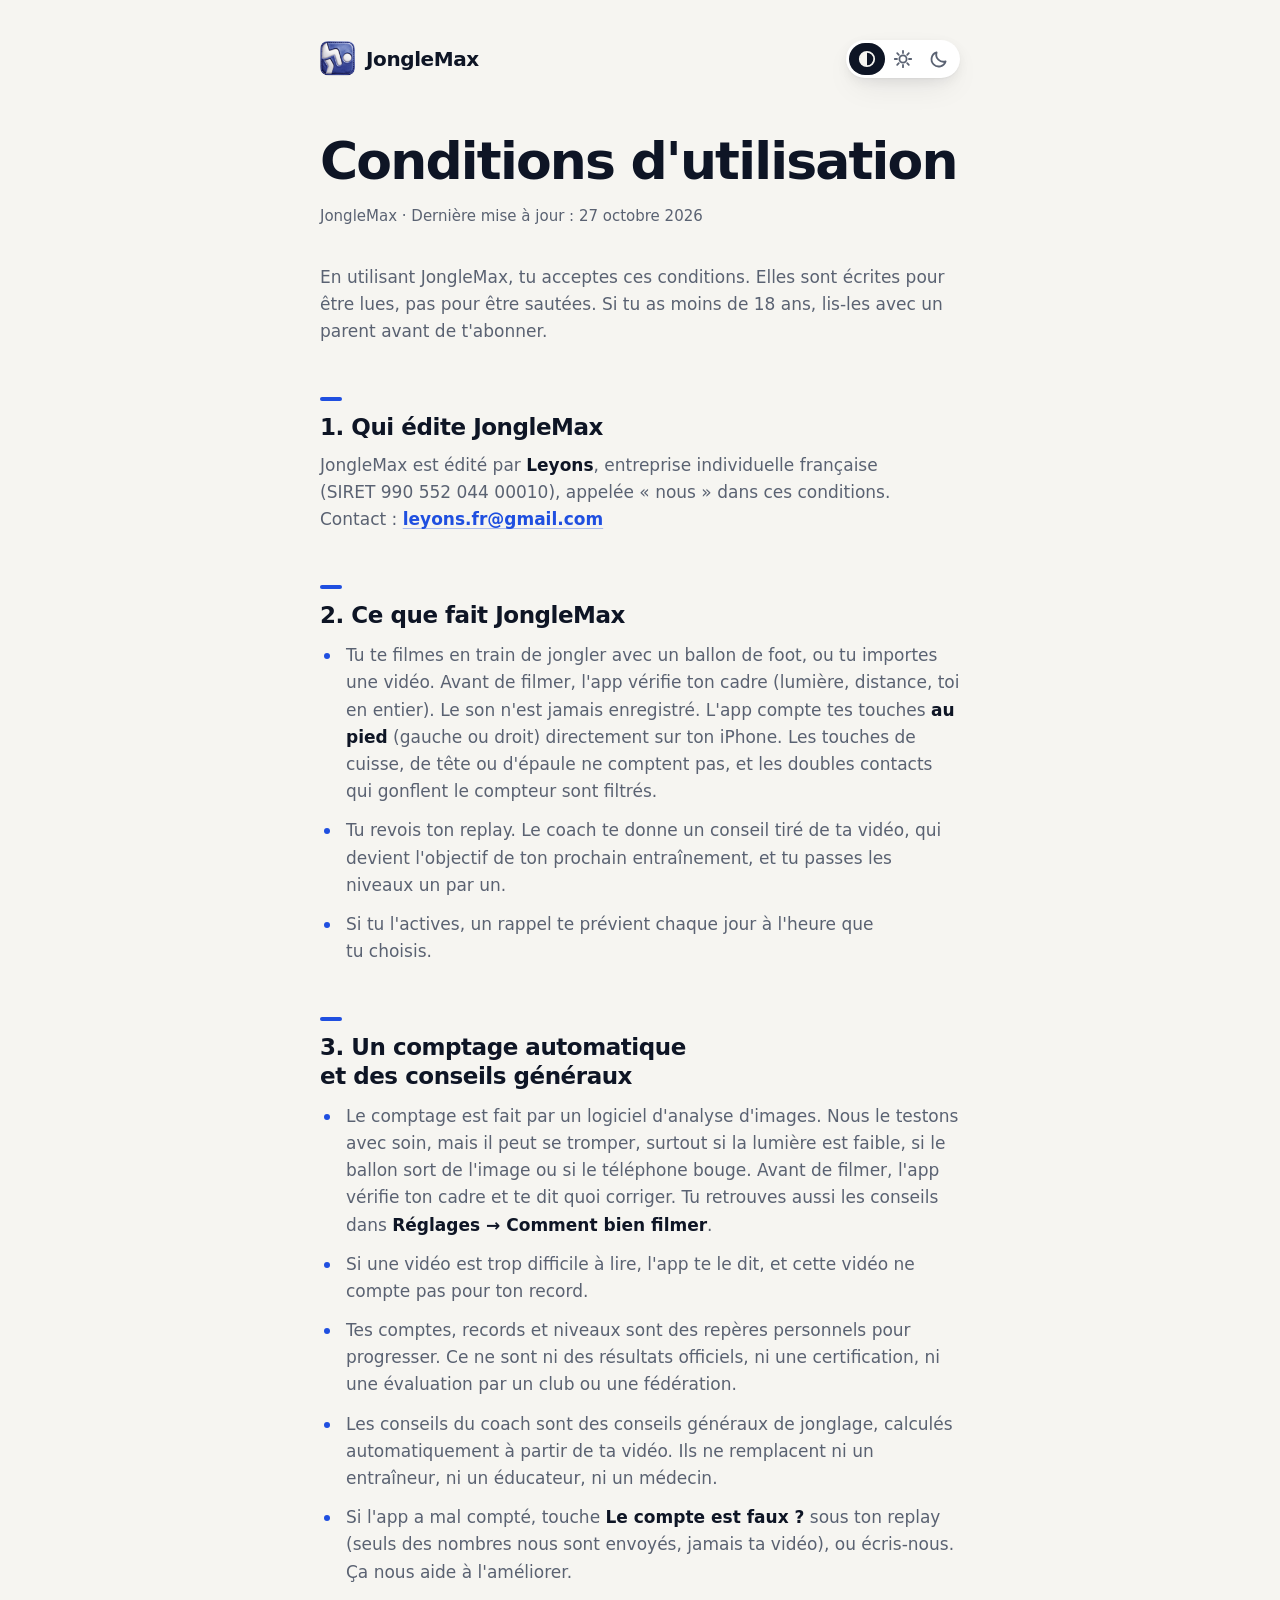
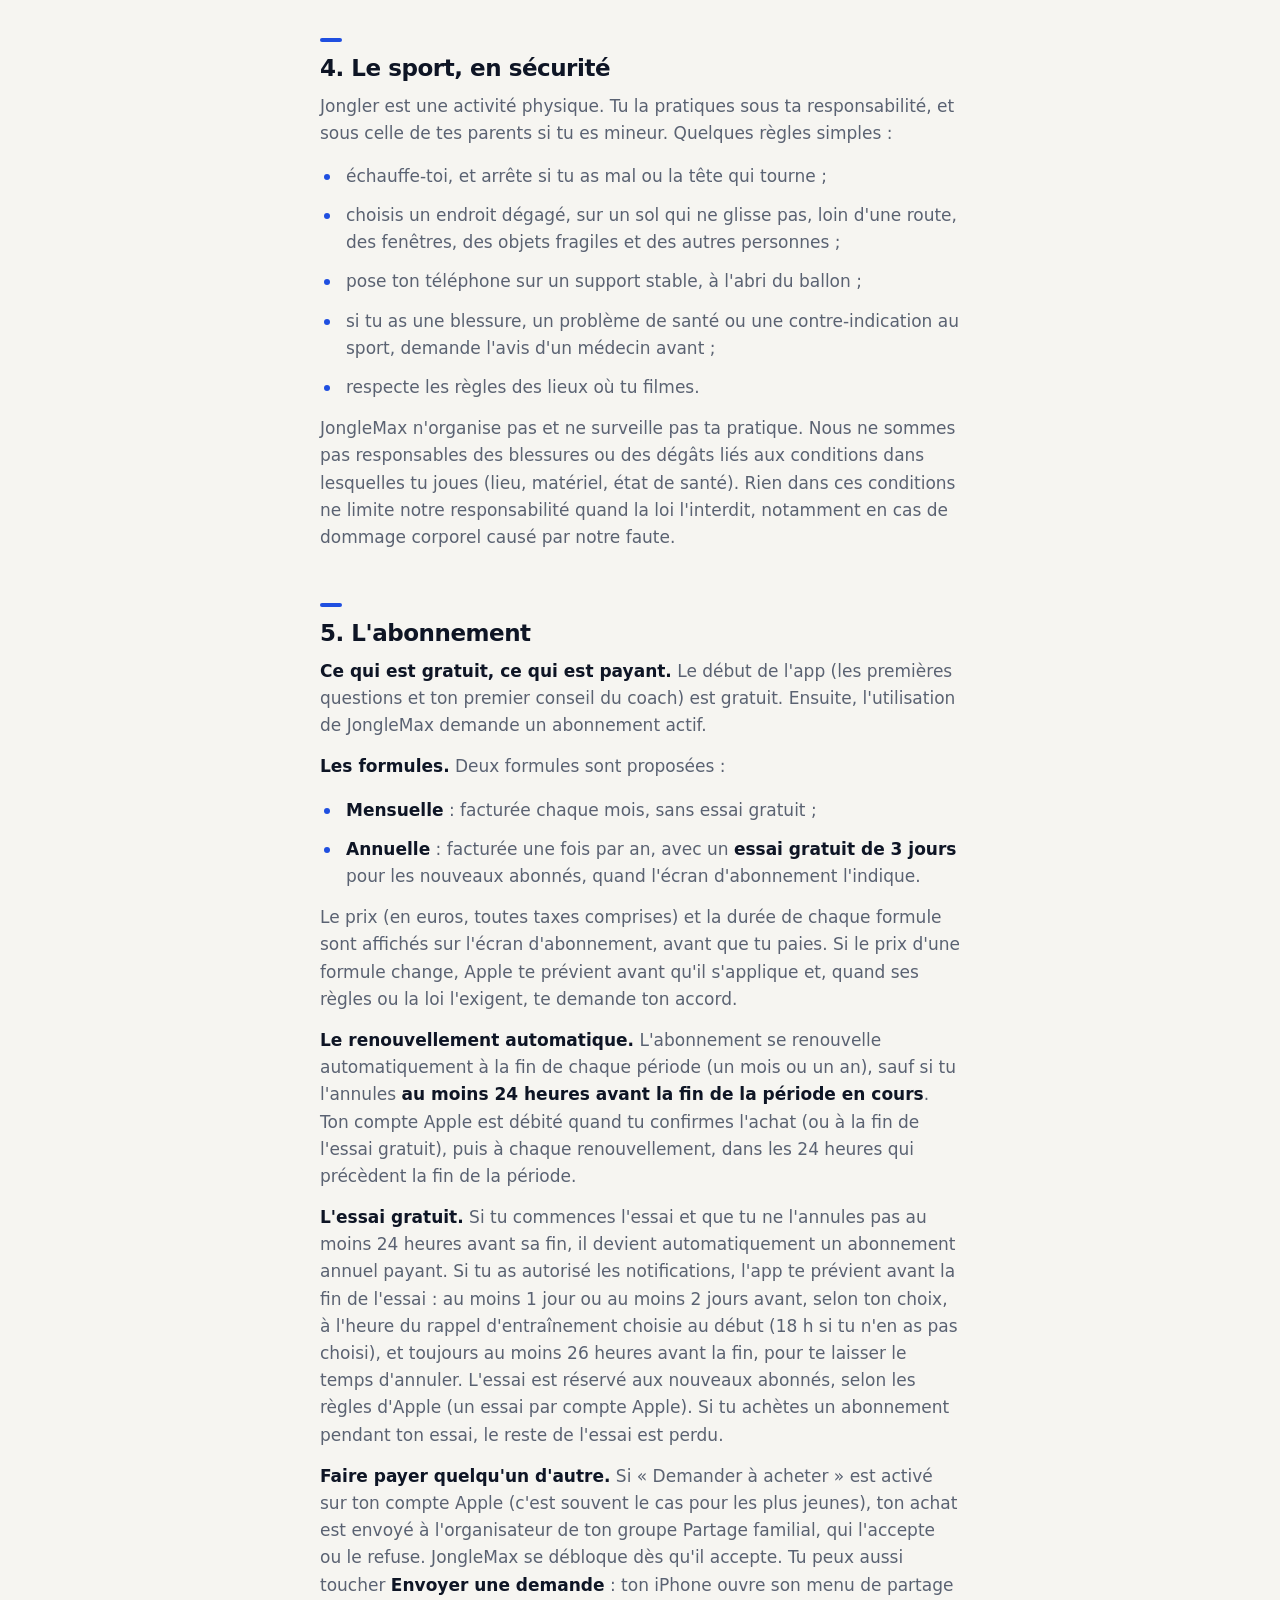
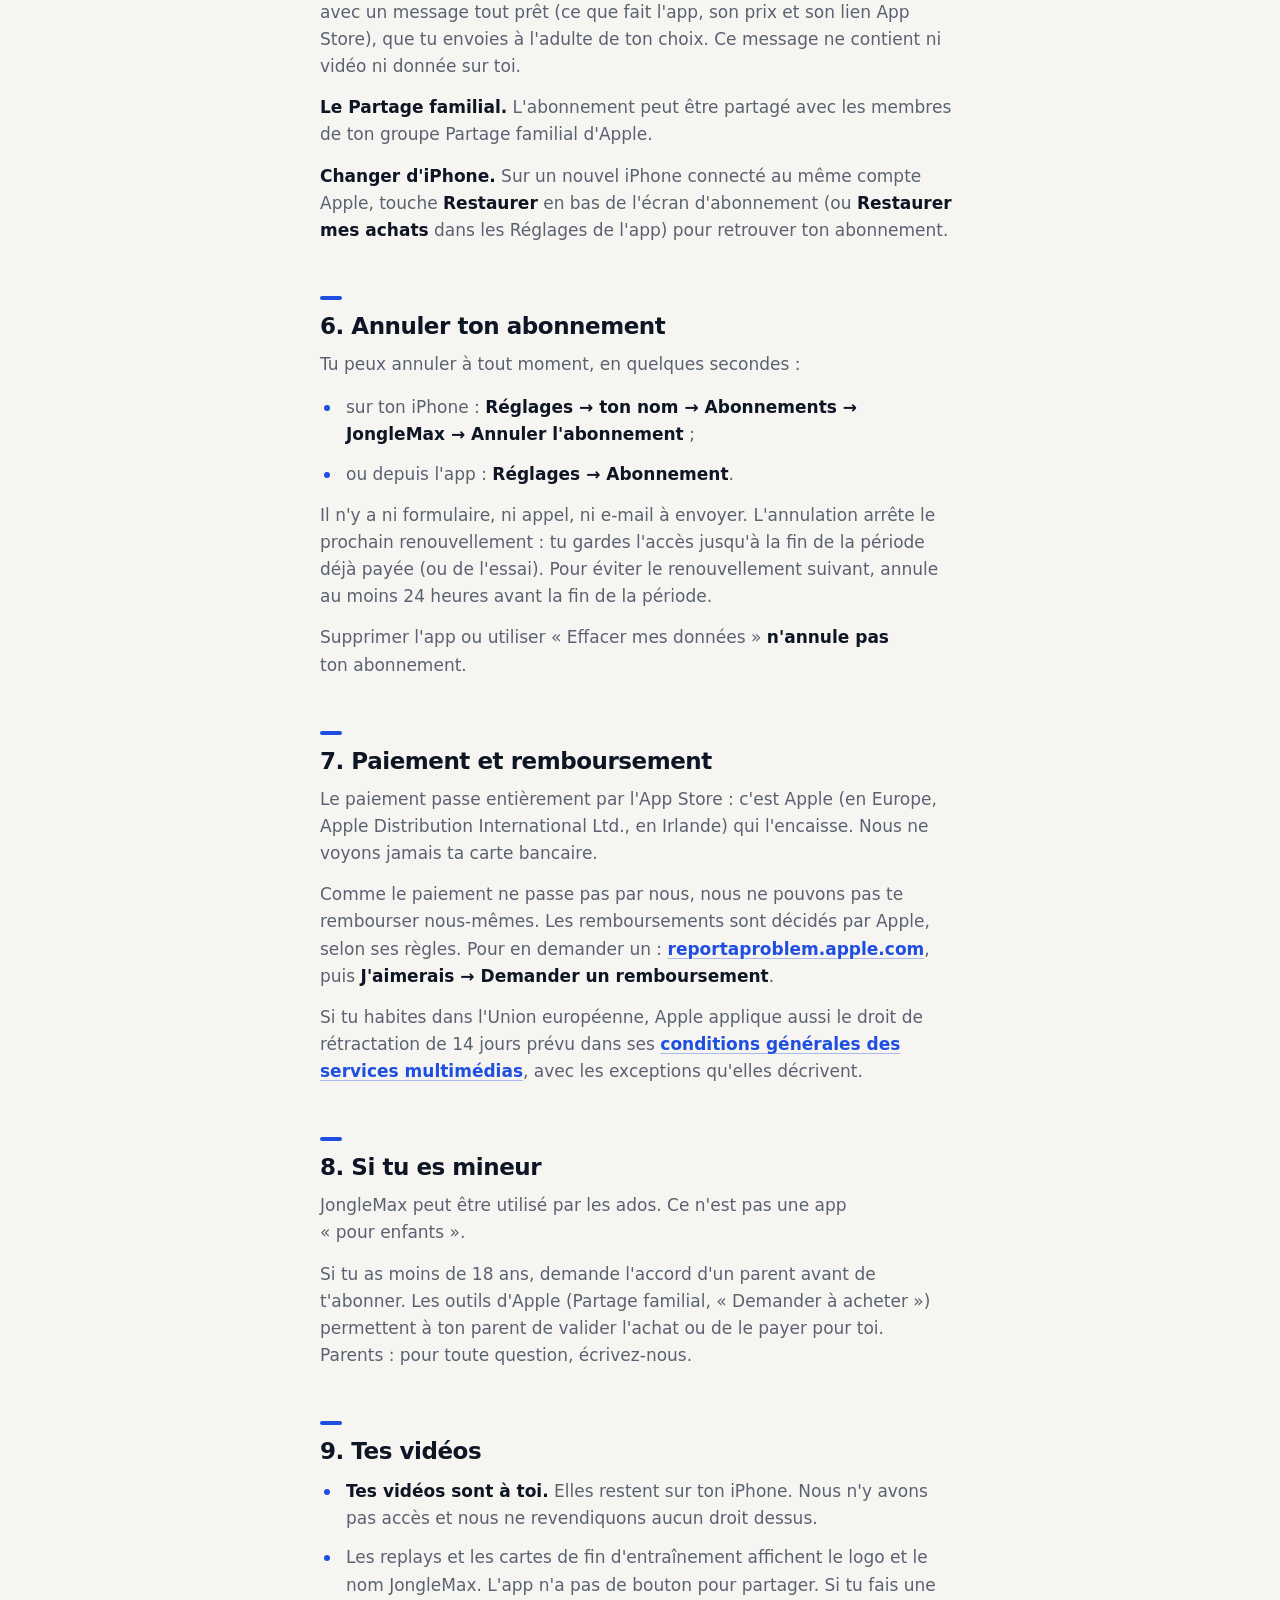
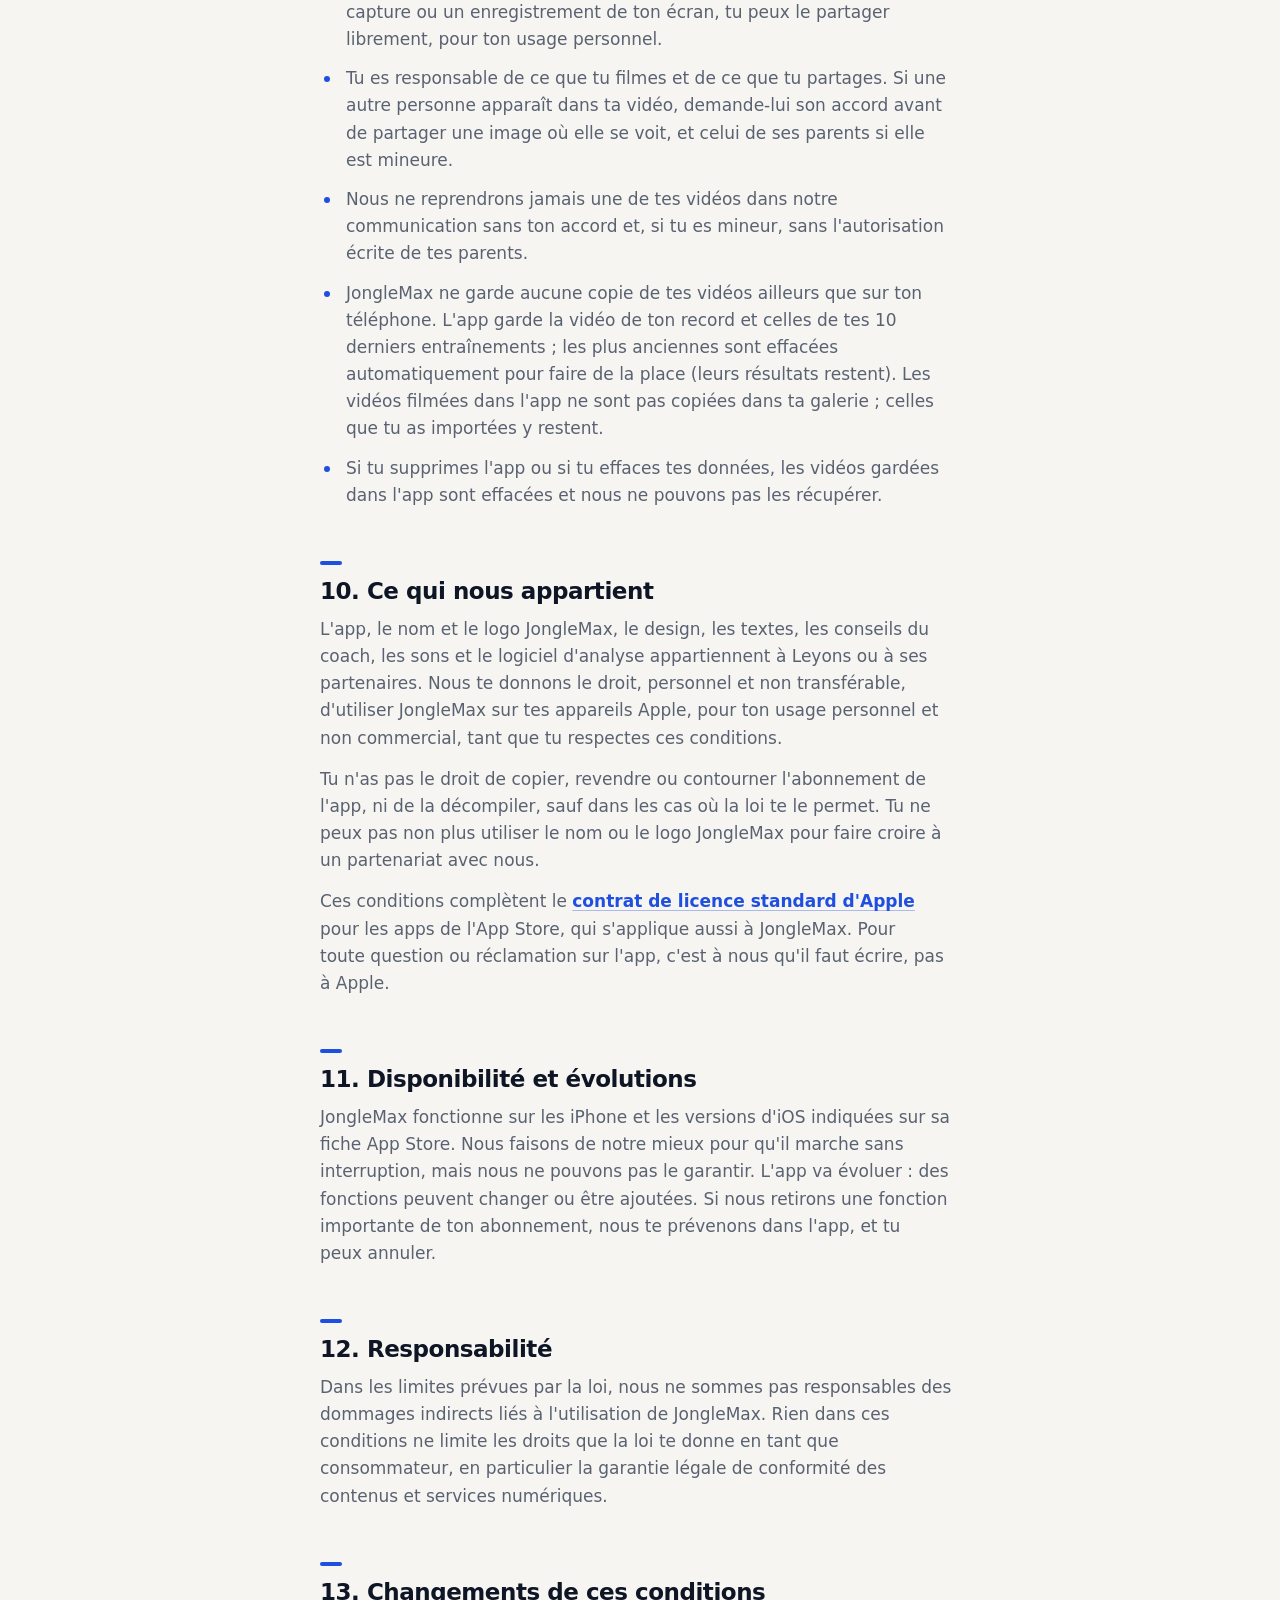
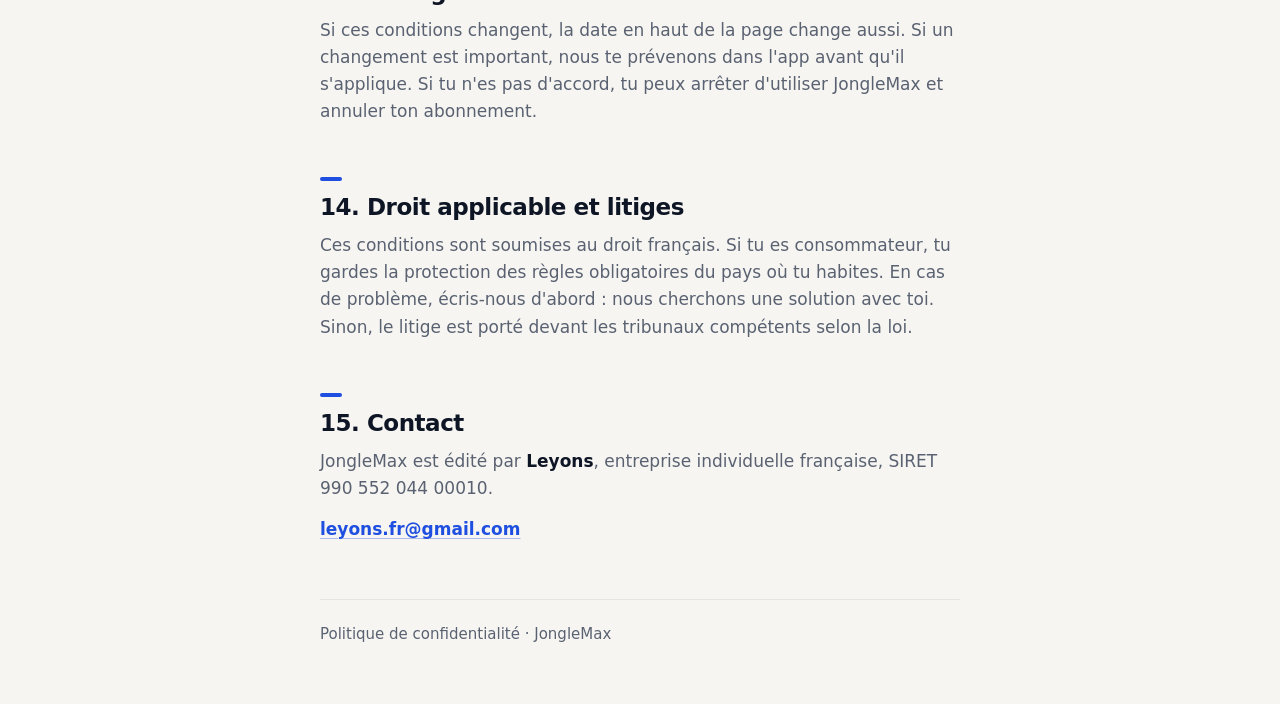
==== commit beb33955: "Pages légales du 27/10 : essai et rappel exacts, mises à jour Expo, effacer ses données sans abonnem" ====
--- a/cgu.html
+++ b/cgu.html
@@ -31,7 +31,7 @@
 
 <h1>Conditions d'utilisation</h1>
 
-<p class="updated">JongleMax · Dernière mise à jour&nbsp;: 24 octobre 2026</p>
+<p class="updated">JongleMax · Dernière mise à jour&nbsp;: 27 octobre 2026</p>
 
 <p>En utilisant JongleMax, tu acceptes ces conditions. Elles sont écrites pour être lues, pas pour être sautées. Si tu as moins de 18 ans, lis-les avec un parent avant de t'abonner.</p>
 
@@ -86,13 +86,13 @@
 
 <p><strong>Le renouvellement automatique.</strong> L'abonnement se renouvelle automatiquement à la fin de chaque période (un mois ou un an), sauf si tu l'annules <strong>au moins 24 heures avant la fin de la période en cours</strong>. Ton compte Apple est débité quand tu confirmes l'achat (ou à la fin de l'essai gratuit), puis à chaque renouvellement, dans les 24 heures qui précèdent la fin de la période.</p>
 
-<p><strong>L'essai gratuit.</strong> Si tu commences l'essai et que tu ne l'annules pas au moins 24 heures avant sa fin, il devient automatiquement un abonnement annuel payant. Si tu as autorisé les notifications, l'app te prévient la veille de la fin de l'essai. L'essai est réservé aux nouveaux abonnés, selon les règles d'Apple (un essai par compte Apple). Si tu achètes un abonnement pendant ton essai, le reste de l'essai est perdu.</p>
+<p><strong>L'essai gratuit.</strong> Si tu commences l'essai et que tu ne l'annules pas au moins 24 heures avant sa fin, il devient automatiquement un abonnement annuel payant. Si tu as autorisé les notifications, l'app te prévient avant la fin de l'essai&nbsp;: au moins 1 jour ou au moins 2 jours avant, selon ton choix, à l'heure du rappel d'entraînement choisie au début (18 h si tu n'en as pas choisi), et toujours au moins 26 heures avant la fin, pour te laisser le temps d'annuler. L'essai est réservé aux nouveaux abonnés, selon les règles d'Apple (un essai par compte Apple). Si tu achètes un abonnement pendant ton essai, le reste de l'essai est perdu.</p>
 
 <p><strong>Faire payer quelqu'un d'autre.</strong> Si «&nbsp;Demander à acheter&nbsp;» est activé sur ton compte Apple (c'est souvent le cas pour les plus jeunes), ton achat est envoyé à l'organisateur de ton groupe Partage familial, qui l'accepte ou le refuse. JongleMax se débloque dès qu'il accepte. Tu peux aussi toucher <strong>Envoyer une demande</strong>&nbsp;: ton iPhone ouvre son menu de partage avec un message tout prêt (ce que fait l'app, son prix et son lien App Store), que tu envoies à l'adulte de ton choix. Ce message ne contient ni vidéo ni donnée sur toi.</p>
 
 <p><strong>Le Partage familial.</strong> L'abonnement peut être partagé avec les membres de ton groupe Partage familial d'Apple.</p>
 
-<p><strong>Changer d'iPhone.</strong> Sur un nouvel iPhone connecté au même compte Apple, touche <strong>Restaurer les achats</strong> pour retrouver ton abonnement.</p>
+<p><strong>Changer d'iPhone.</strong> Sur un nouvel iPhone connecté au même compte Apple, touche <strong>Restaurer</strong> en bas de l'écran d'abonnement (ou <strong>Restaurer mes achats</strong> dans les Réglages de l'app) pour retrouver ton abonnement.</p>
 
 <h2>6. Annuler ton abonnement</h2>
 
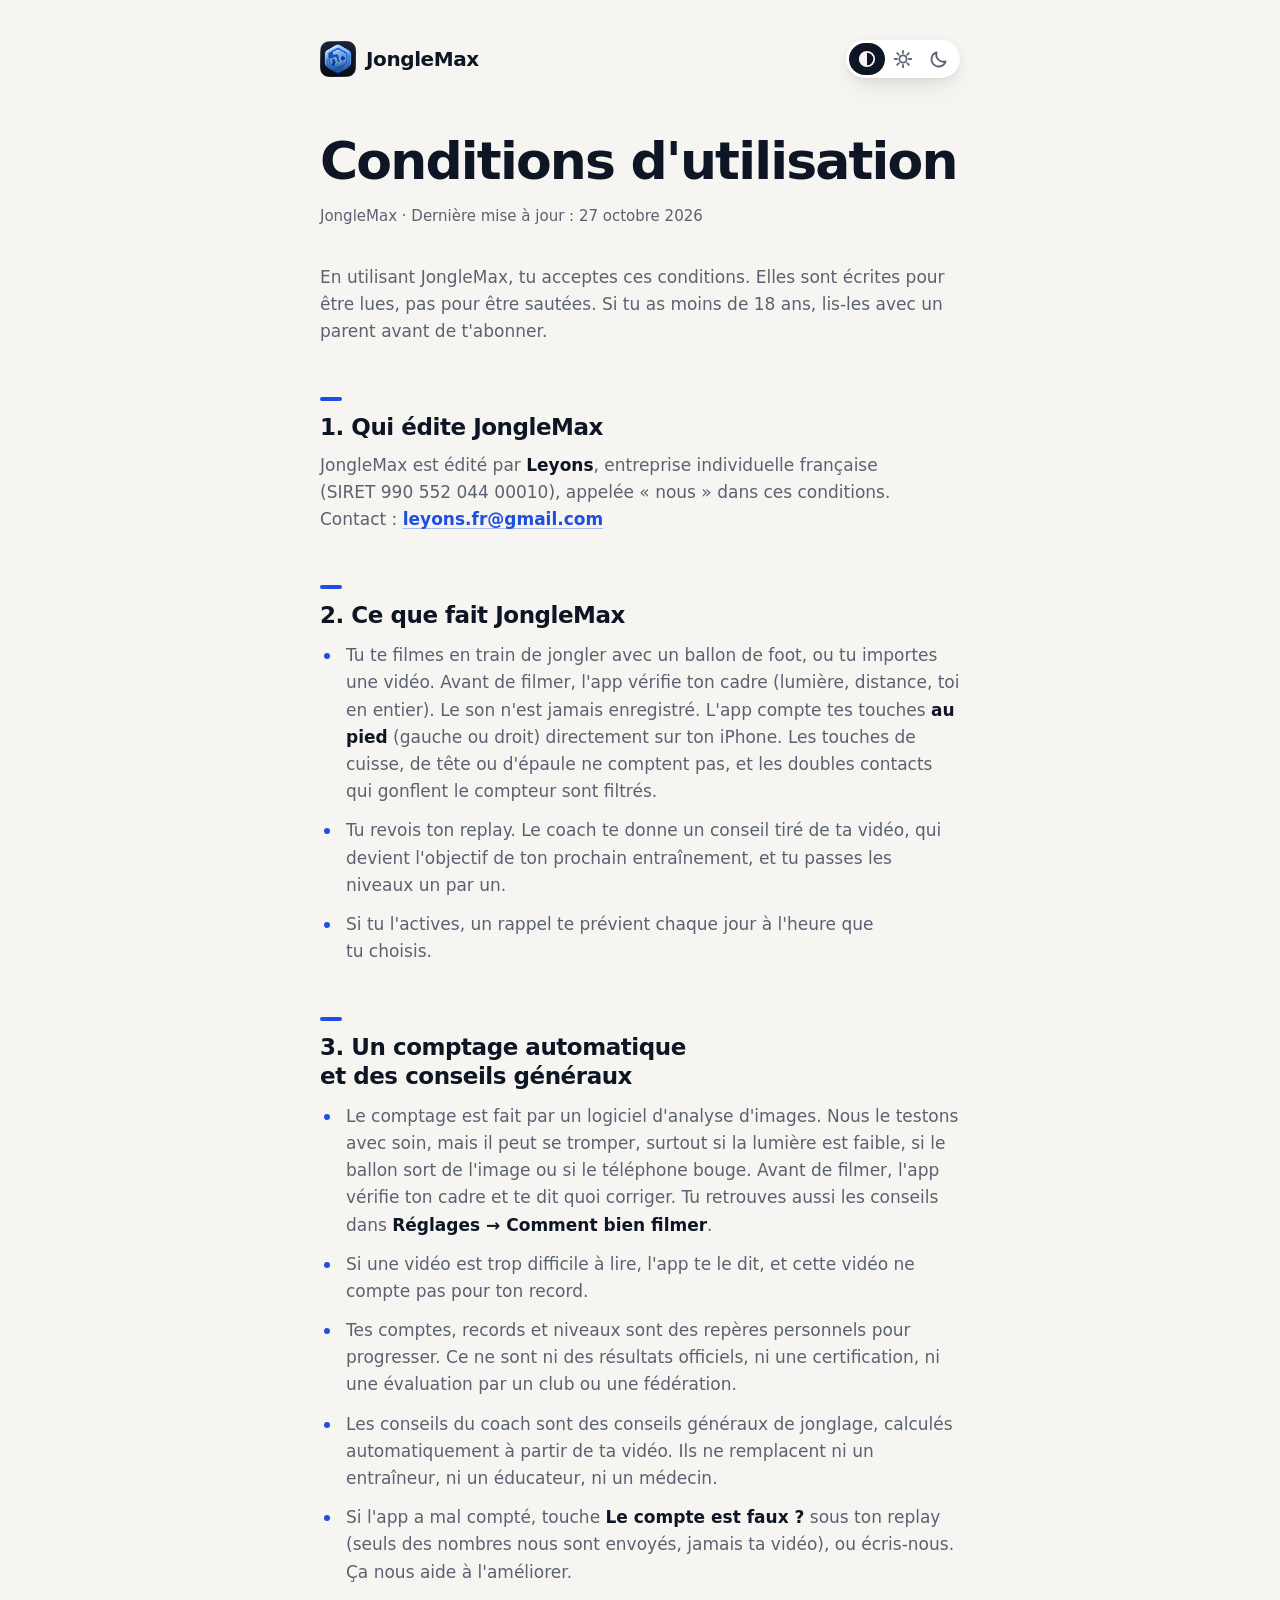
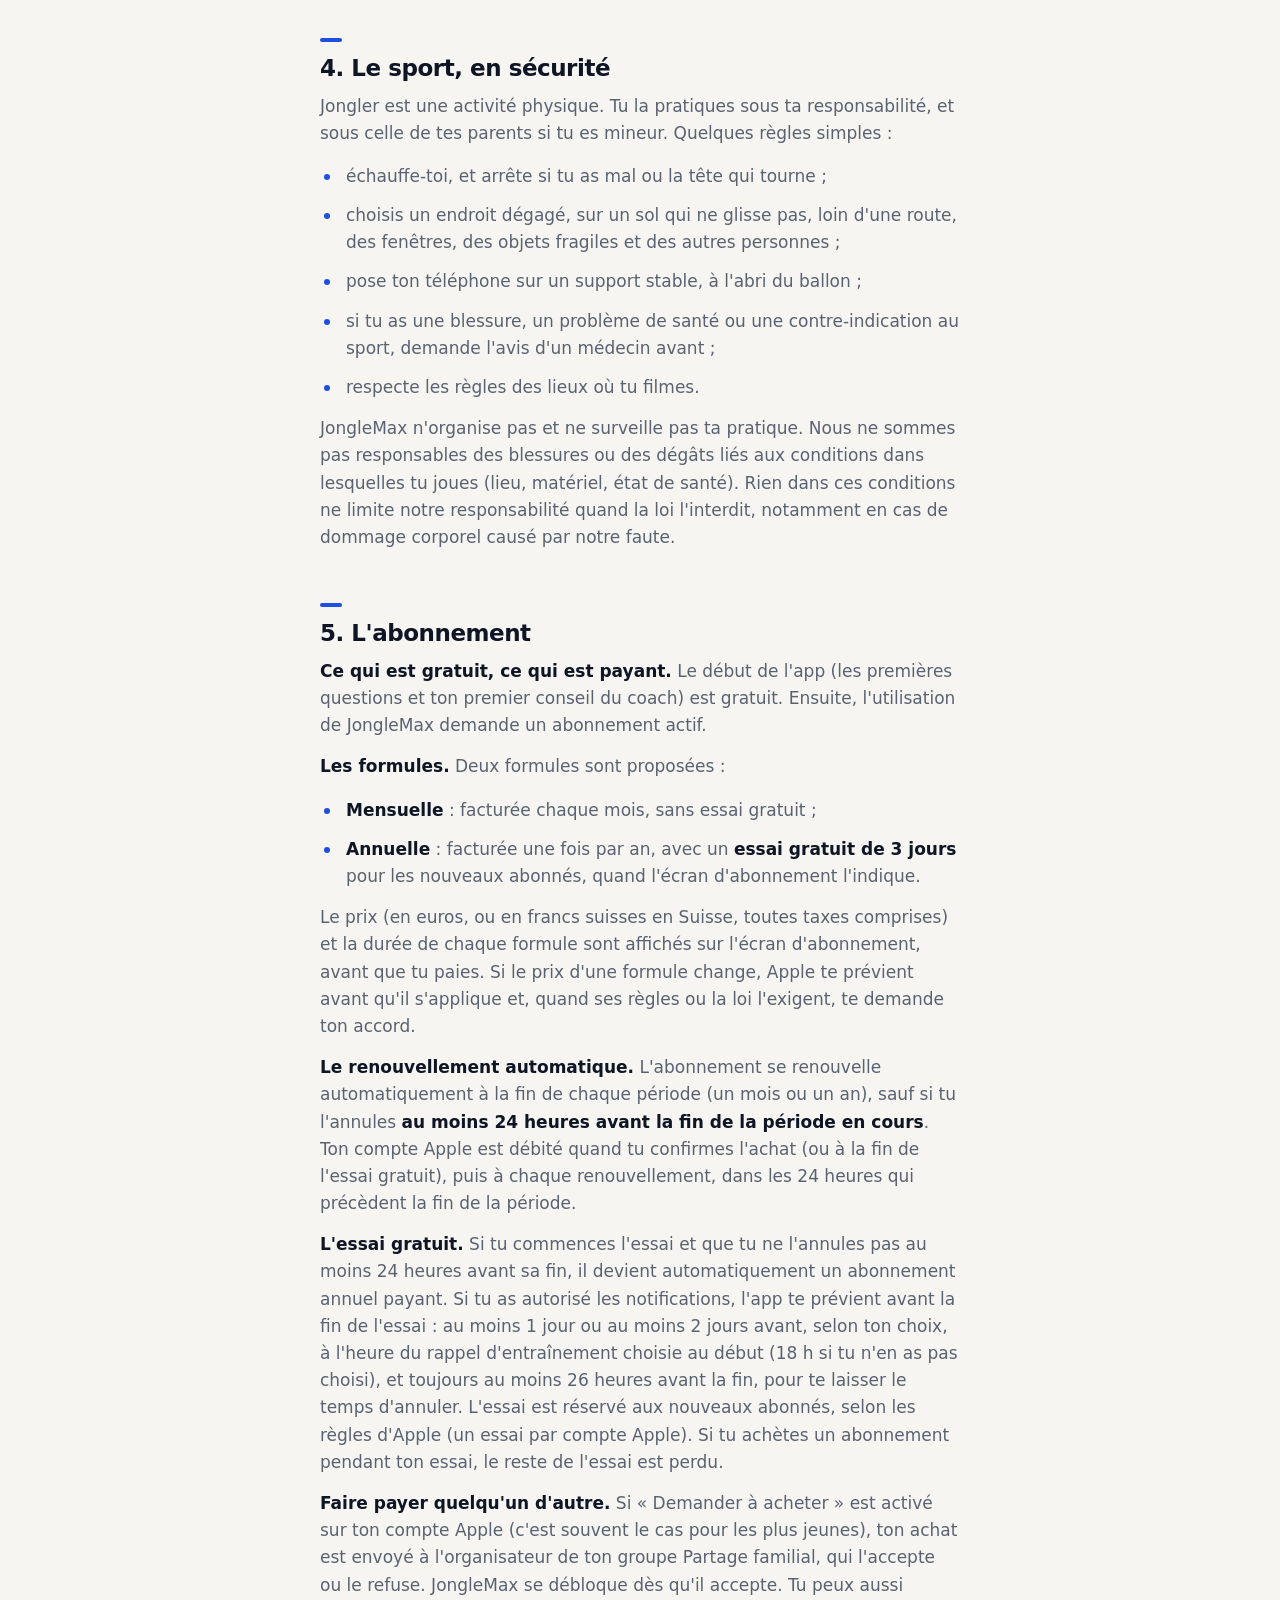
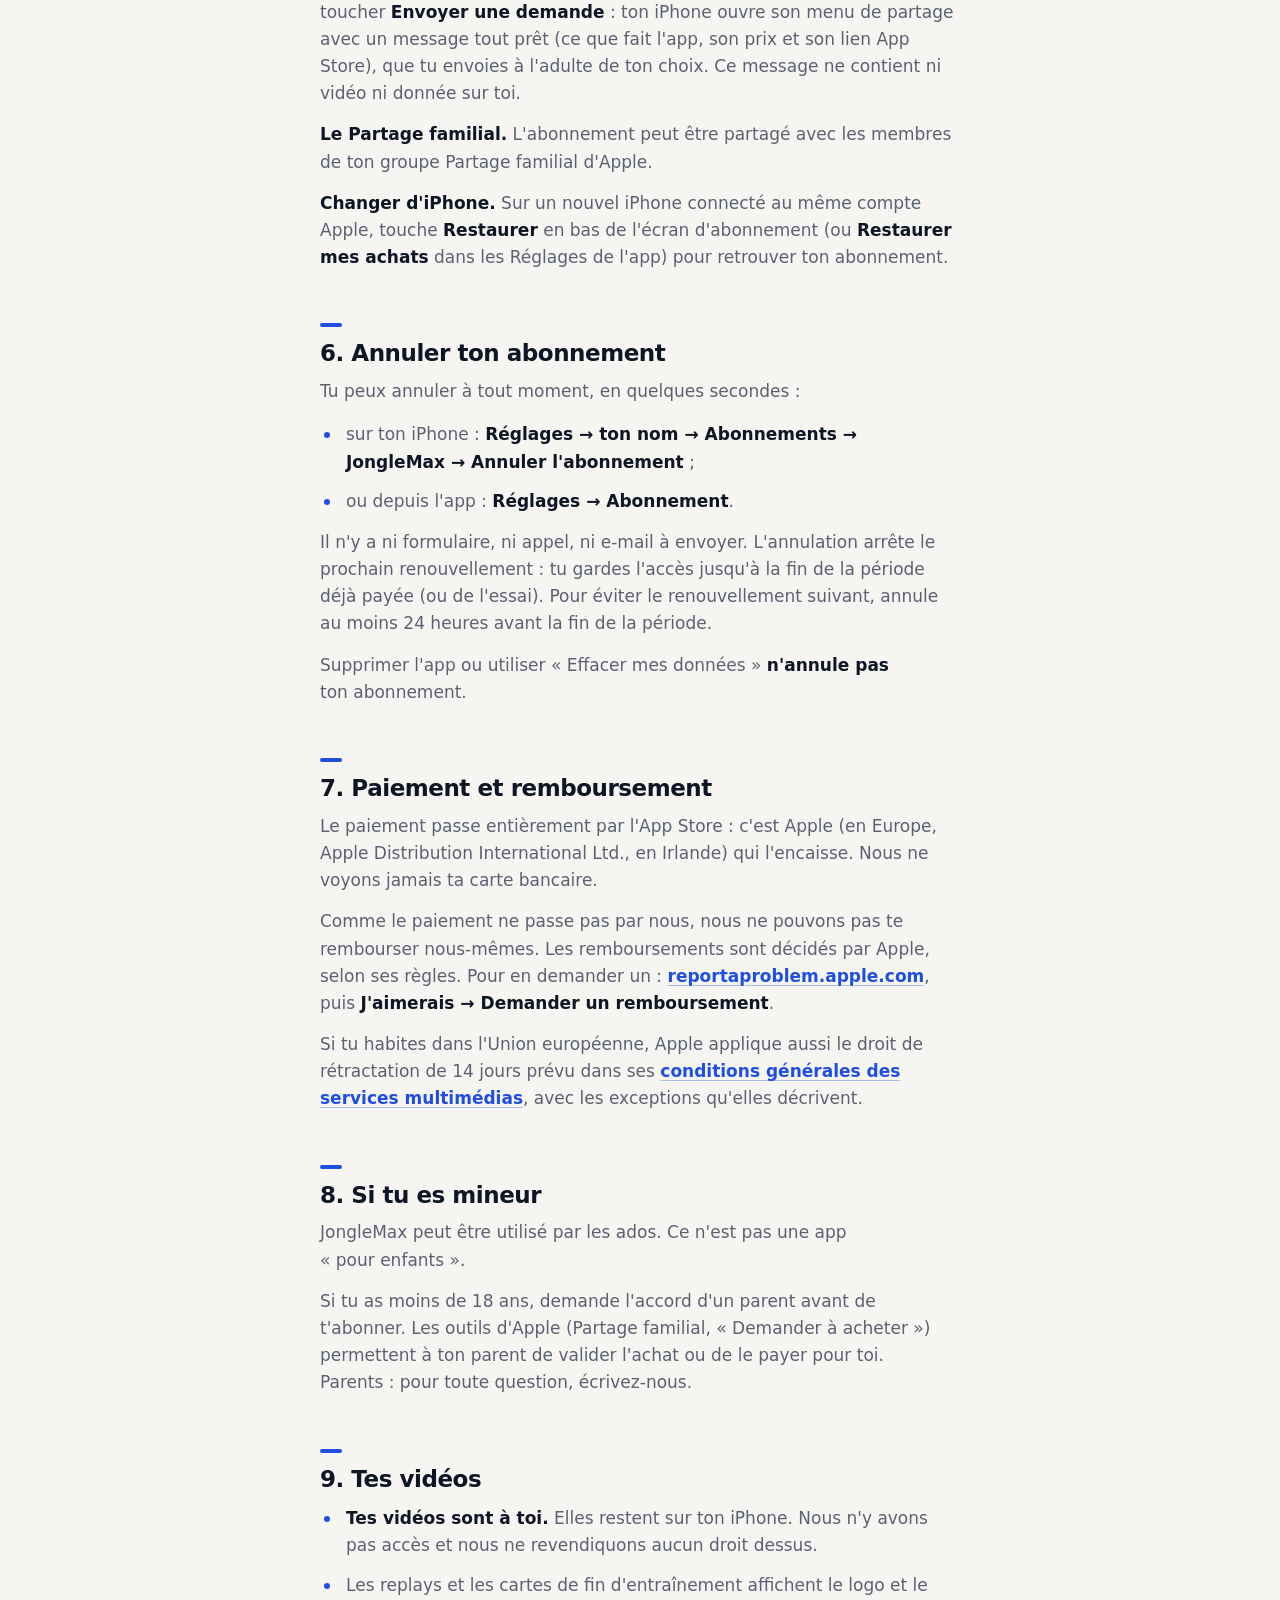
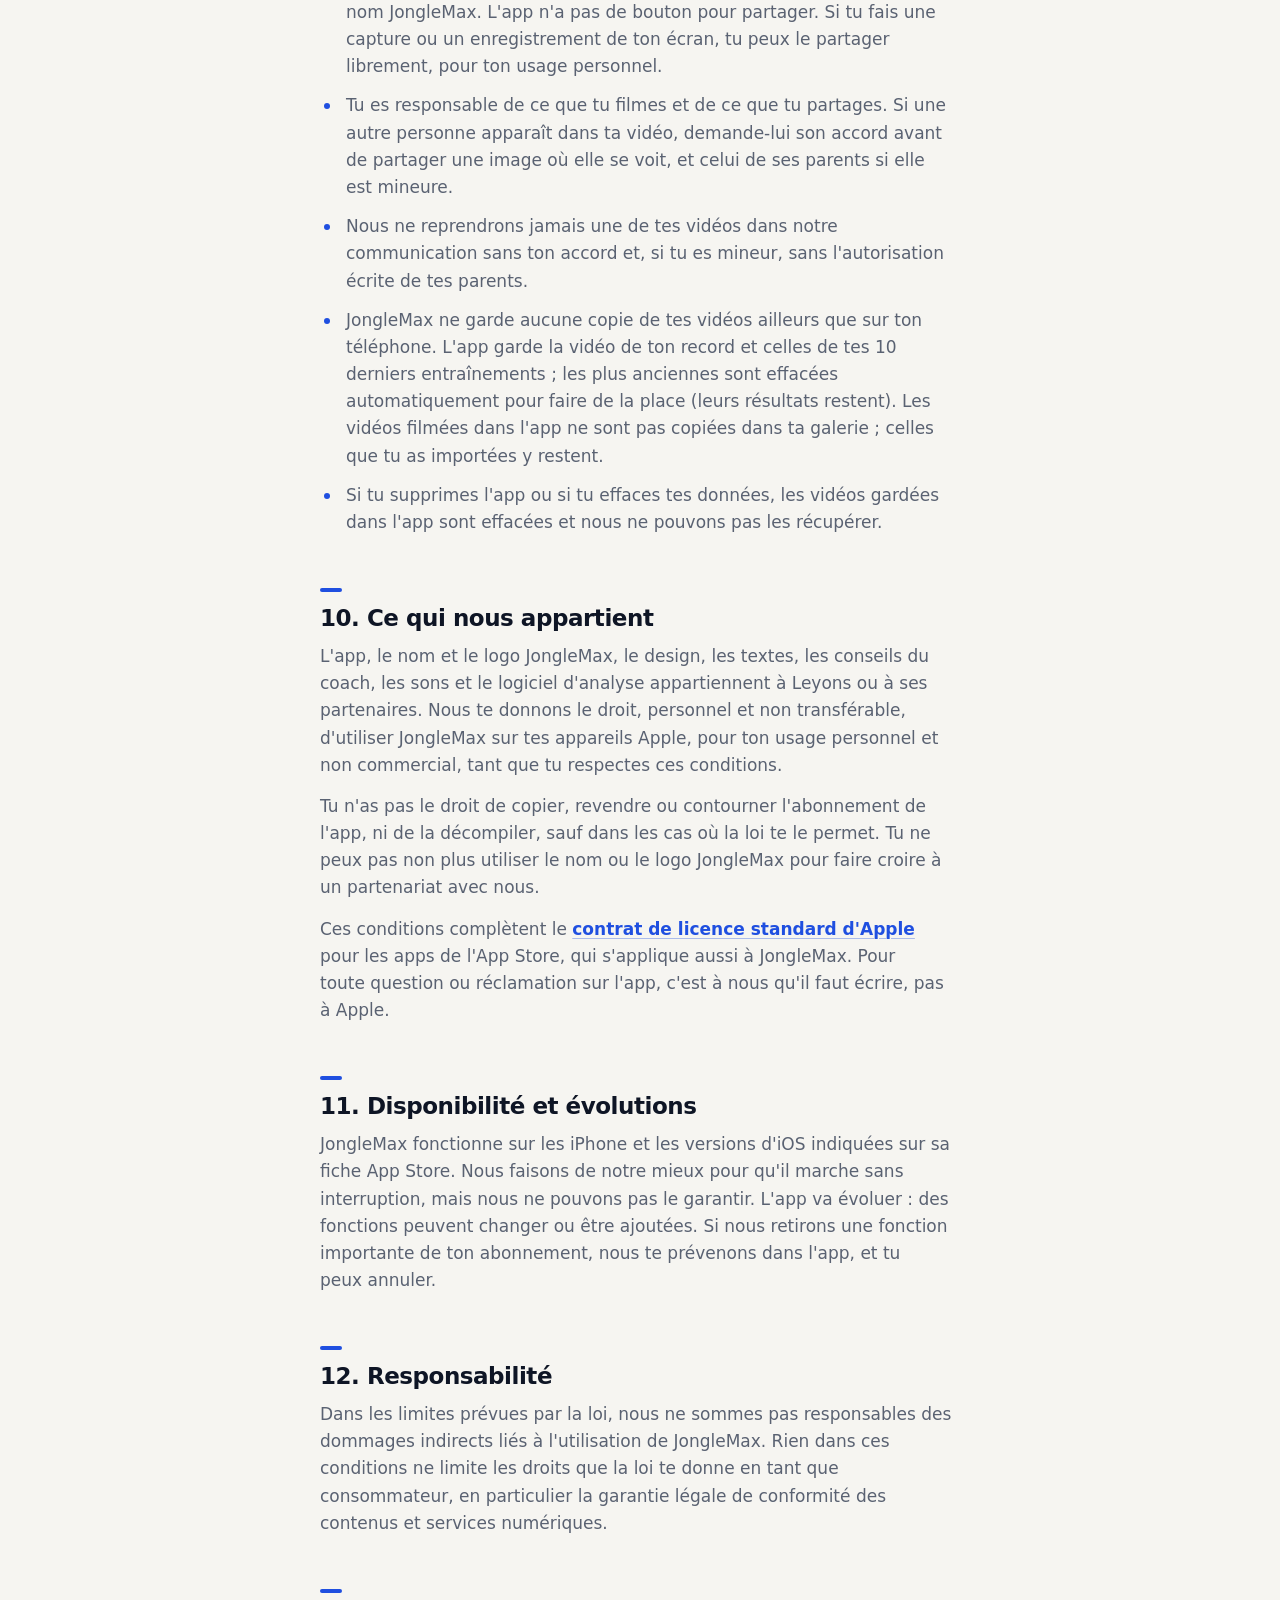
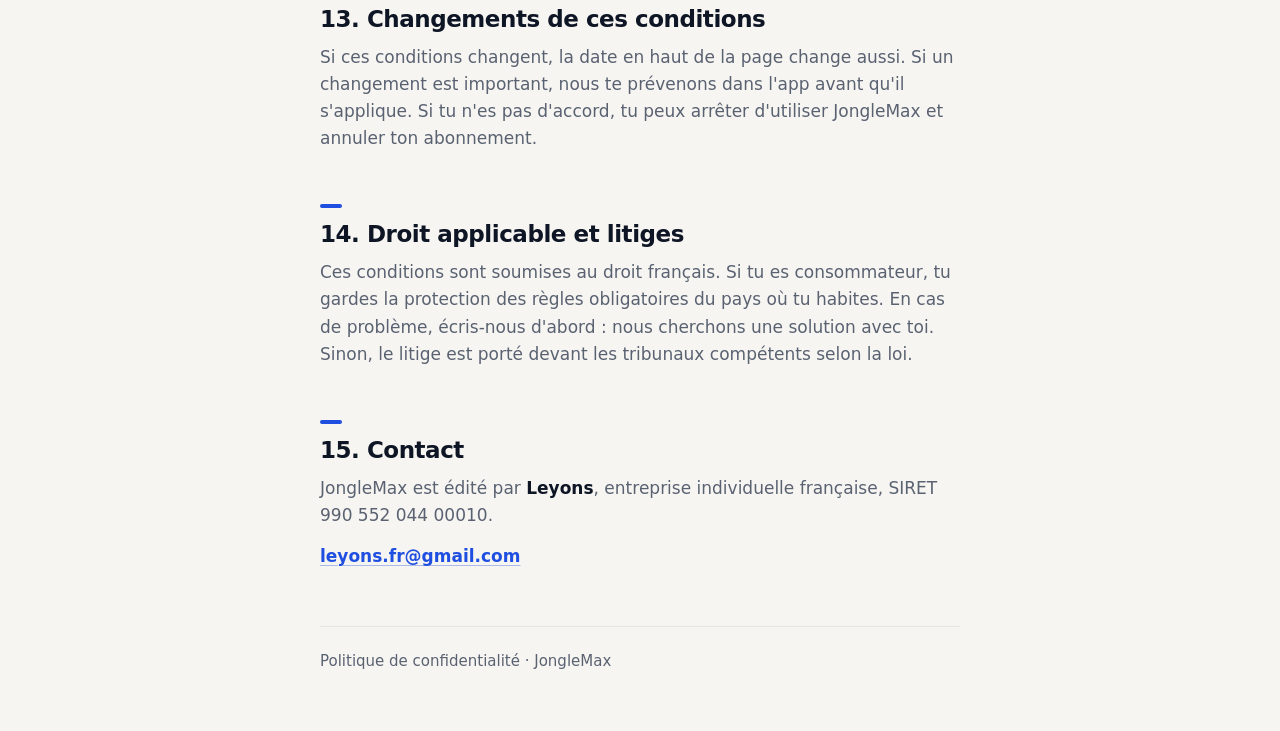
==== commit 3c0be82c: "CGU : prix aussi en francs suisses Co-Authored-By: Claude Opus 5.5 <noreply@anthropic.com> Claude-Se" ====
--- a/cgu.html
+++ b/cgu.html
@@ -82,7 +82,7 @@
   <li><strong>Annuelle</strong>&nbsp;: facturée une fois par an, avec un <strong>essai gratuit de 3 jours</strong> pour les nouveaux abonnés, quand l'écran d'abonnement l'indique.</li>
 </ul>
 
-<p>Le prix (en euros, toutes taxes comprises) et la durée de chaque formule sont affichés sur l'écran d'abonnement, avant que tu paies. Si le prix d'une formule change, Apple te prévient avant qu'il s'applique et, quand ses règles ou la loi l'exigent, te demande ton accord.</p>
+<p>Le prix (en euros, ou en francs suisses en Suisse, toutes taxes comprises) et la durée de chaque formule sont affichés sur l'écran d'abonnement, avant que tu paies. Si le prix d'une formule change, Apple te prévient avant qu'il s'applique et, quand ses règles ou la loi l'exigent, te demande ton accord.</p>
 
 <p><strong>Le renouvellement automatique.</strong> L'abonnement se renouvelle automatiquement à la fin de chaque période (un mois ou un an), sauf si tu l'annules <strong>au moins 24 heures avant la fin de la période en cours</strong>. Ton compte Apple est débité quand tu confirmes l'achat (ou à la fin de l'essai gratuit), puis à chaque renouvellement, dans les 24 heures qui précèdent la fin de la période.</p>
 
